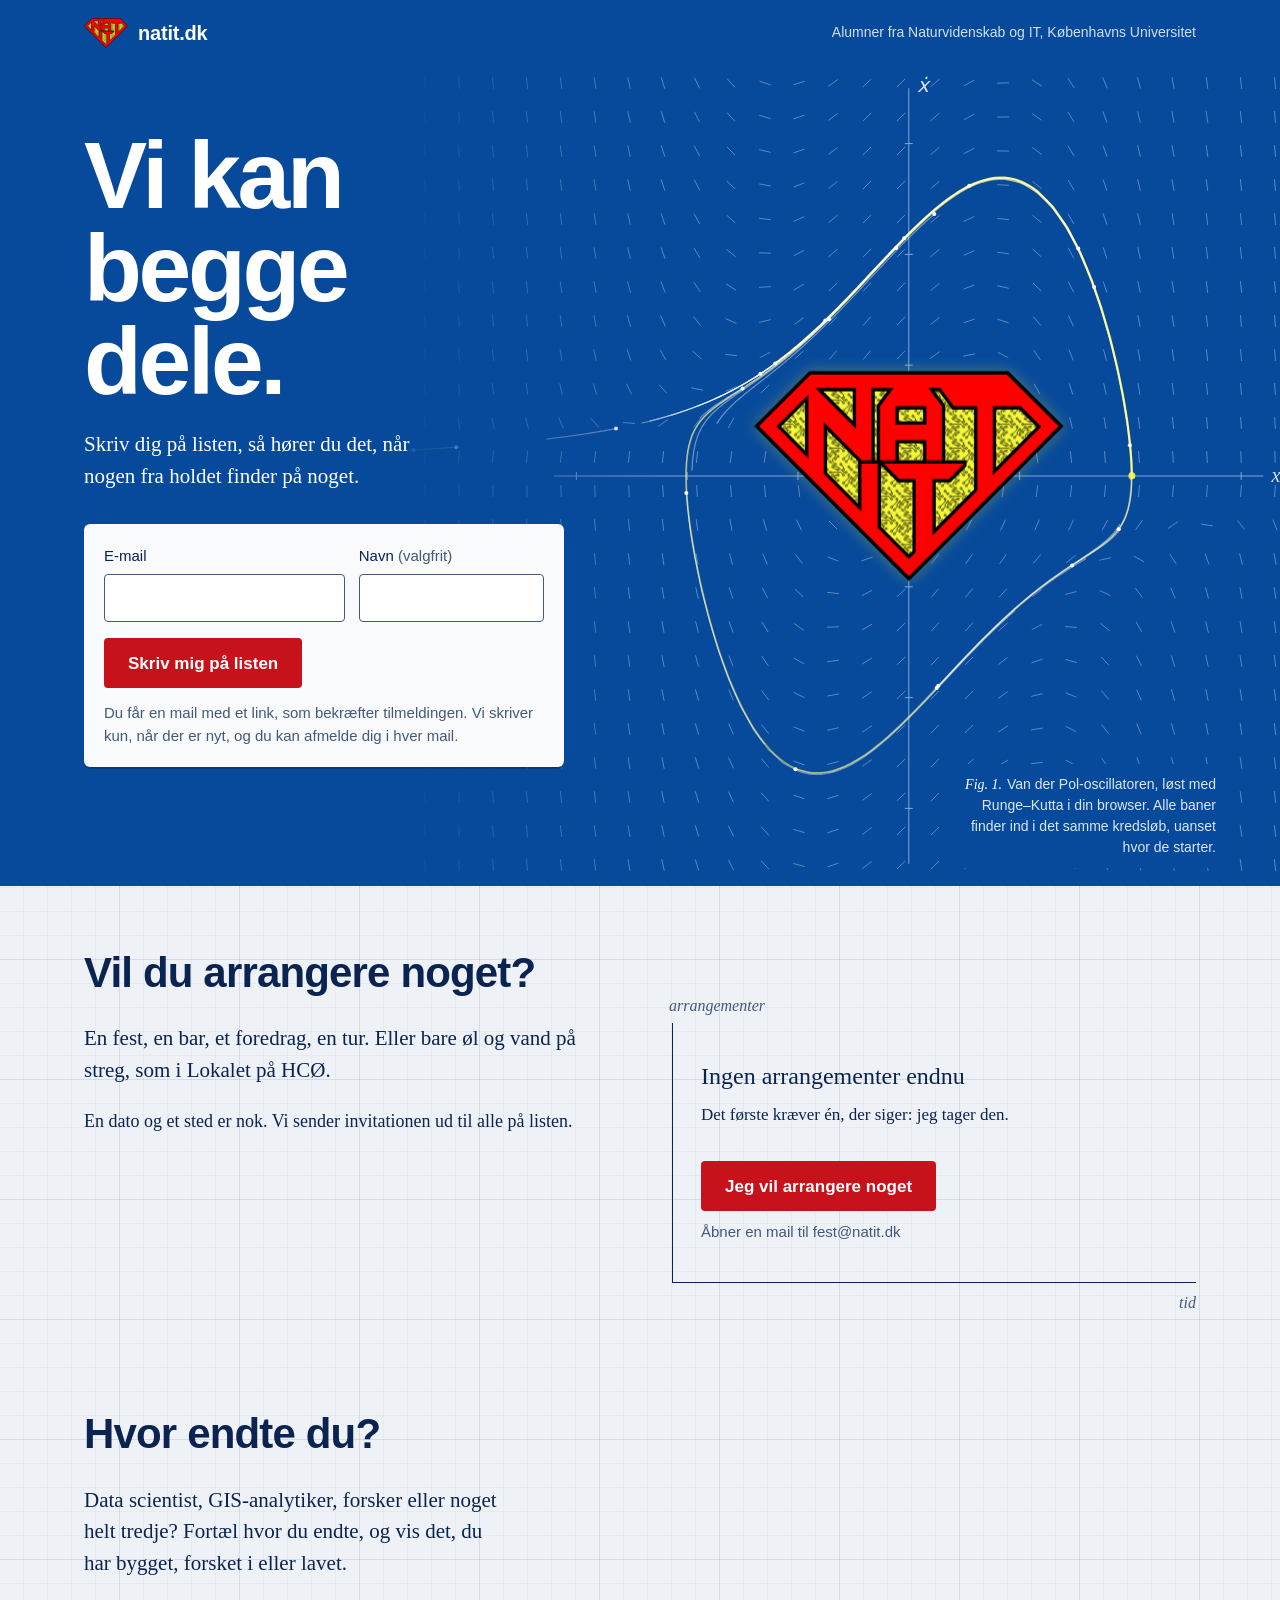
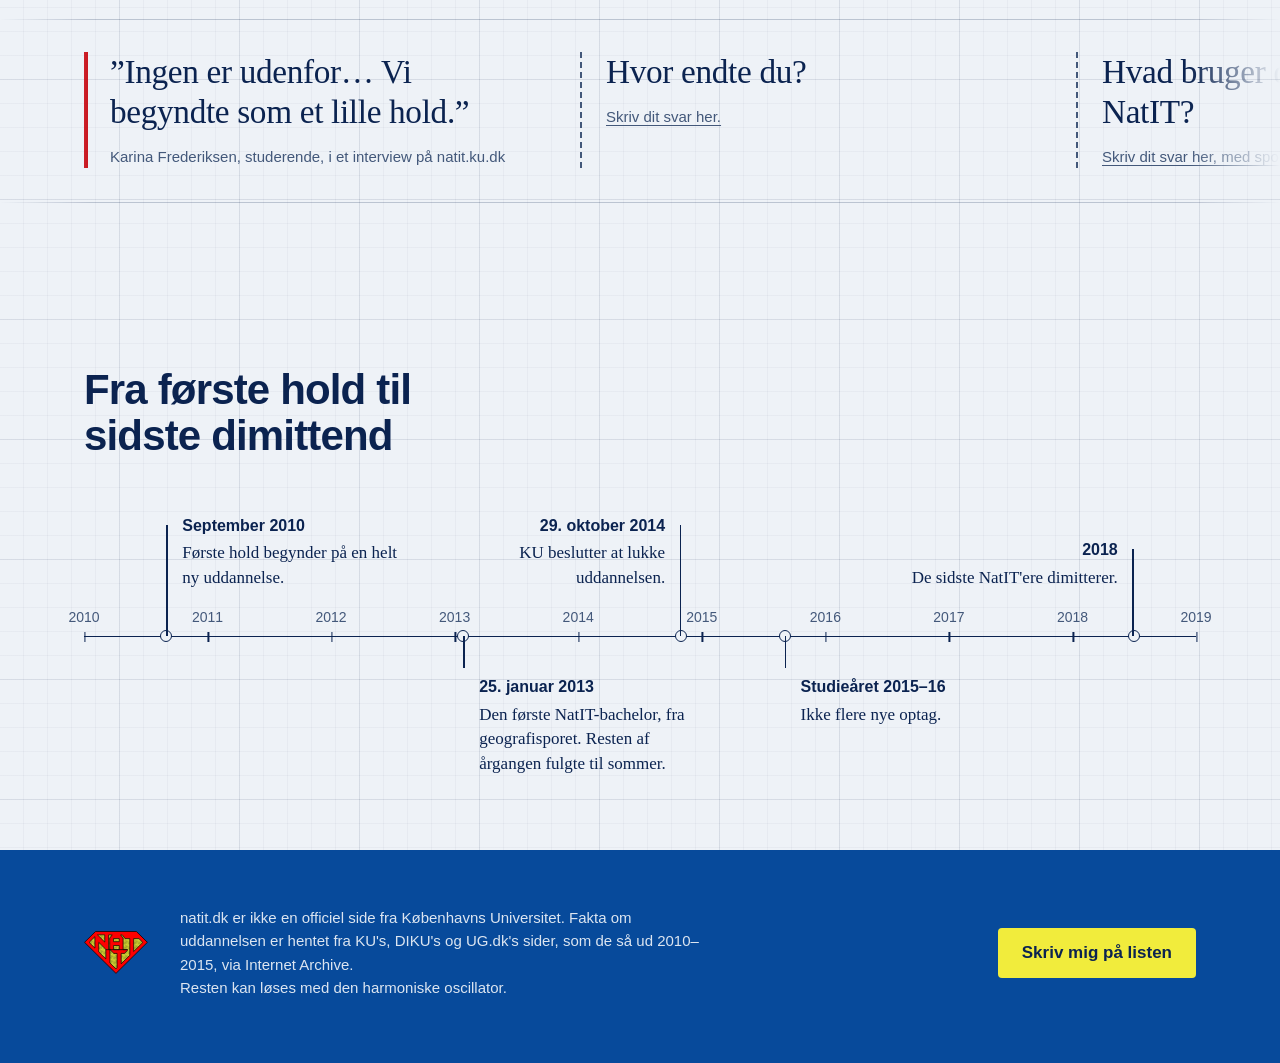
==== site/index.html @ 7ea6dcf9 "feat: add NatIT alumni site Single-page alumni site for Naturvidenskab og IT (KU): signup hero with " ====
<!doctype html>
<!--
  Opsætning: erstat pladsholderne nedenfor.
    LISTMONK_HOST    værtsnavnet på jeres listmonk, fx lists.natit.dk
    LIST_UUID        listens UUID fra listmonk (Lists > listen > UUID)
    TEABLE_FORM_URL  delingslinket til Teable-formularen (se TEABLE.md)
  sed -i 's/LISTMONK_HOST/lists.natit.dk/; s/LIST_UUID/xxxxxxxx-xxxx-xxxx-xxxx-xxxxxxxxxxxx/; s#TEABLE_FORM_URL#https://app.teable.ai/share/xxxxxxxx/view#g' site/index.html
-->
<html lang="da" class="no-js">
<head>
<meta charset="utf-8">
<meta name="viewport" content="width=device-width, initial-scale=1">
<title>natit.dk: for os, der læste Naturvidenskab og IT</title>
<meta name="description" content="For NatIT'ere: skriv dig på listen, arrangér noget, fortæl hvor du endte, og vis hvad du har lavet.">
<meta name="theme-color" content="#074A9B">
<link rel="icon" href="favicon.svg" type="image/svg+xml">
<link rel="preconnect" href="https://fonts.bunny.net">
<link rel="stylesheet" href="https://fonts.bunny.net/css?family=stix-two-text:400,400i,500,600|familjen-grotesk:400,500,600,700&display=swap">
<script>document.documentElement.className = 'js';</script>
<style>
:root {
  --papir: #EEF2F7;
  --blaek: #0B2350;
  --blaek2: #43587A;
  --blyant: #8E9DB4;
  --rod: #C8121B;
  --felt: #F8FAFC;
  --blaa: #074A9B;
  --gul: #F1EC3C;
  --serif: 'STIX Two Text', 'STIX Two', Cambria, Georgia, serif;
  --sans: 'Familjen Grotesk', 'Helvetica Neue', Arial, sans-serif;
  --pad: clamp(20px, 5vw, 64px);
  --max: 1240px;
}
*, *::before, *::after { box-sizing: border-box; }
html { -webkit-text-size-adjust: 100%; scroll-behavior: smooth; }
@media (prefers-reduced-motion: reduce) { html { scroll-behavior: auto; } }
body {
  margin: 0;
  color: var(--blaek);
  background-color: var(--papir);
  background-image:
    linear-gradient(rgba(11,35,80,.075) 1px, transparent 1px),
    linear-gradient(90deg, rgba(11,35,80,.075) 1px, transparent 1px),
    linear-gradient(rgba(11,35,80,.035) 1px, transparent 1px),
    linear-gradient(90deg, rgba(11,35,80,.035) 1px, transparent 1px);
  background-size: 120px 120px, 120px 120px, 24px 24px, 24px 24px;
  background-position: -1px -1px;
  font: 400 1.125rem/1.6 var(--serif);
  font-kerning: normal;
  text-rendering: optimizeLegibility;
}
body::before {
  --l: 960px; content: ''; position: fixed; z-index: -1; left: 0; bottom: 7vh; width: calc(100% + var(--l)); height: 68px; pointer-events: none; opacity: .06;
  background: url("data:image/svg+xml,%3Csvg xmlns='http://www.w3.org/2000/svg' viewBox='0 0 960 68' preserveAspectRatio='none'%3E%3Cpath d='M0 2C86.9 2 161.7 17.6 240 34S393.1 66 480 66S641.7 50.4 720 34S873.1 2 960 2' fill='none' stroke='%230B2350' stroke-width='1.5' vector-effect='non-scaling-stroke'/%3E%3C/svg%3E") 0 0 / var(--l) 100% repeat-x;
  animation: hum 60s linear infinite;
}
@keyframes hum { to { transform: translateX(calc(-1 * var(--l))); } }
@media (max-width: 600px) { body::before { --l: 420px; height: 52px; animation-duration: 30s; } }
::selection { background: var(--blaek); color: var(--papir); }
a { color: inherit; text-decoration-thickness: 1px; text-underline-offset: .18em; }
a:hover { text-decoration-color: var(--rod); }
:focus-visible { outline: 3px solid var(--rod); outline-offset: 3px; border-radius: 2px; }
.sr { position: absolute !important; width: 1px; height: 1px; overflow: hidden; clip: rect(0 0 0 0); white-space: nowrap; }
.skip { position: absolute; left: 12px; top: -60px; z-index: 10; background: var(--blaek); color: var(--papir); padding: 10px 14px; font: 500 1rem var(--sans); }
.skip:focus { top: 12px; }

.wrap { max-width: var(--max); margin-inline: auto; padding-inline: var(--pad); }
h1, h2, h3 { font-weight: 500; line-height: 1.1; margin: 0; }
h1, h2 { font-family: var(--sans); font-weight: 700; letter-spacing: -.02em; text-wrap: balance; }
h2 { font-size: clamp(2rem, 3.6vw, 2.625rem); line-height: 1.08; max-width: 22ch; }
h3 { font-size: 1.3125rem; line-height: 1.25; }
p { margin: 0 0 1em; max-width: 62ch; }
.lead { font-size: 1.3125rem; line-height: 1.5; }
.ui, figcaption, label, button, .btn { font-family: var(--sans); }
figure { margin: 0; }
figcaption { font-size: .875rem; line-height: 1.5; color: var(--blaek2); max-width: 60ch; }
.fn { font-family: var(--serif); font-style: italic; color: var(--blaek); margin-right: .35em; }
section { padding-block: clamp(48px, 5vw, 72px); }
section > .wrap > h2 + * { margin-top: 28px; }

.top, .hero { background: var(--blaa); color: #fff; }
.top { display: flex; align-items: center; justify-content: space-between; gap: 16px; padding-block: 18px; position: relative; z-index: 2; box-shadow: 0 0 0 100vmax var(--blaa); clip-path: inset(0 -100vmax); }
.mark { font: 700 1.25rem/1 var(--sans); letter-spacing: -.01em; text-decoration: none; display: inline-flex; align-items: center; gap: 10px; }
.mark img { width: 44px; height: auto; flex: none; display: block; }
.top p { margin: 0; font: 400 .875rem/1.4 var(--sans); color: rgba(255,255,255,.82); text-align: right; }
.top :focus-visible, .hero :focus-visible { outline-color: var(--gul); }
.hero a:hover { text-decoration-color: var(--gul); }

.hero { position: relative; padding-block: 0 56px; display: flex; flex-direction: column; overflow: hidden; }
.hero-fig { position: relative; height: 214px; --cx: .5; --cy: .5; --ph: 214px; --u: 38px; }
.hero-fig svg { position: absolute; left: 0; top: 0; width: 100%; height: var(--ph); display: block; overflow: visible; }
.hero-fig figcaption { display: none; color: rgba(255,255,255,.86); }
.hero-fig figcaption { background: var(--blaa); box-shadow: 0 0 0 10px var(--blaa); }
.hero-fig .fn { color: #fff; }
.hero-logo { position: absolute; z-index: 1; left: calc(var(--cx) * 100%); top: calc(var(--cy) * var(--ph)); width: calc(2.8 * var(--u)); height: auto; transform: translate(-50%, -50%); filter: drop-shadow(0 0 8px rgba(241,236,60,.3)); animation: shield-in .9s cubic-bezier(.2,.7,.2,1) both, shield-glow 2.2s .55s ease-out both; }
@keyframes shield-in { from { opacity: 0; transform: translate(-50%, -44%) scale(.84); } }
@keyframes shield-glow { 0% { filter: drop-shadow(0 0 0 rgba(241,236,60,0)); } 45% { filter: drop-shadow(0 0 26px rgba(241,236,60,.9)); } }
#phase .cycle { stroke-dasharray: 1; animation: trace 1.8s .5s cubic-bezier(.45,0,.2,1) both; }
@keyframes trace { from { stroke-dashoffset: 1; } to { stroke-dashoffset: 0; } }
@media (prefers-reduced-motion: reduce) { .hero-logo, #phase .cycle, body::before { animation: none; } }
@media (max-width: 959px) { .hero .lead { font-size: 1.125rem; } }
@media (max-width: 560px) { .top p { display: none; } }
.hero-text { width: 100%; position: relative; z-index: 1; }
.js .hero { cursor: crosshair; }
.js .hero form { cursor: auto; }
h1 { font-size: clamp(2.75rem, 7.4vw, 6rem); line-height: .98; letter-spacing: -.035em; max-width: 9ch; }
.hero .lead { margin-top: 22px; max-width: 34ch; }

.legend { margin-top: 32px; max-width: 30rem; background: var(--felt); color: var(--blaek); border-radius: 6px; padding: 20px; box-shadow: 0 2px 0 rgba(4,30,70,.35); }
.legend :focus-visible { outline-color: var(--rod); }
.legend button:focus-visible { outline-color: var(--blaek); }
.field + .field { margin-top: 14px; }
.field label { display: block; font-size: .9375rem; font-weight: 500; margin-bottom: 6px; }
.field label span { font-weight: 400; color: var(--blaek2); }
input[type=email], input[type=text] {
  width: 100%; height: 48px; padding: 0 14px;
  font: 400 1.0625rem var(--sans); color: var(--blaek);
  background: #fff; border: 1.5px solid var(--blaek2); border-radius: 4px;
}
input:focus-visible { outline: 3px solid var(--rod); outline-offset: 1px; border-color: var(--blaek); }
input[aria-invalid=true] { border-color: var(--rod); }
.err { margin: 6px 0 0; font: 500 .9375rem/1.4 var(--sans); color: var(--rod); }
.err:empty { display: none; }
.row { display: grid; gap: 14px; }
@media (min-width: 520px) { .row { grid-template-columns: 1.3fr 1fr; } .row .field + .field { margin-top: 0; } }
.btn, button[type=submit] {
  display: inline-flex; align-items: center; justify-content: center; min-height: 50px;
  margin-top: 16px; padding: 0 24px; border: 0; border-radius: 4px; cursor: pointer;
  font: 600 1.0625rem/1 var(--sans); color: #fff; background: var(--rod); text-decoration: none;
}
.btn:hover, button[type=submit]:hover { background: #A00E16; }
.btn:focus-visible, button[type=submit]:focus-visible { outline: 3px solid var(--blaek); outline-offset: 3px; }
.next { margin: 14px 0 0; font: 400 .9375rem/1.5 var(--sans); color: var(--blaek2); }

@media (min-width: 600px) {
  .hero-fig { height: 330px; --ph: 290px; --u: 39px; }
  .hero-fig figcaption { display: block; position: absolute; left: var(--pad); right: var(--pad); bottom: 0; }
}
.no-js #phase, .no-js .hero-fig figcaption { display: none; }
@media (min-width: 960px) {
  .hero { min-height: min(820px, 100svh); padding-bottom: 0; }
  .hero-fig { position: absolute; inset: 0; height: auto; margin: 0; --cx: .71; --cy: .5; --ph: 100%; --u: 104px; }
  .hero-fig figcaption { left: auto; right: var(--pad); bottom: 28px; max-width: 34ch; text-align: right; }
  .hero-text { padding-top: clamp(24px, 7vh, 80px); padding-bottom: 64px; }
}

.where .lead { max-width: 40ch; }
.strip { --in: max(var(--pad), calc((100% - var(--max)) / 2 + var(--pad))); margin-block: 40px 36px; padding: 32px var(--in) 34px; border-block: 1px solid rgba(11,35,80,.22); overflow-x: auto; scroll-snap-type: x mandatory; scroll-padding-inline: var(--in); }
.strip-track { display: flex; width: max-content; }
.strip-list { display: flex; gap: 64px; margin: 0; padding: 0 64px 0 0; list-style: none; }
.strip-list + .strip-list { display: none; }
.strip li { flex: none; width: min(27rem, 78vw); padding-left: 22px; border-left: 4px solid var(--rod); scroll-snap-align: start; }
.strip li.open { border-left: 2px dashed var(--blaek2); padding-left: 24px; }
.strip blockquote { margin: 0; }
.strip .q { margin: 0; font: 400 clamp(1.5rem, 2.6vw, 2.125rem)/1.2 var(--serif); letter-spacing: -.01em; }
.strip figcaption, .strip .who { margin: 14px 0 0; font: 400 .9375rem/1.5 var(--sans); color: var(--blaek2); }
.strip li.open a { display: block; text-decoration: none; }
.strip li.open .who { text-decoration: underline 1px; text-underline-offset: .18em; }
.strip li.open a:hover .who { text-decoration-color: var(--rod); }
@keyframes drift { to { transform: translateX(-50%); } }
@media (prefers-reduced-motion: no-preference) {
  .js .strip { padding-inline: 0; overflow: hidden; mask-image: linear-gradient(90deg, transparent, #000 7%, #000 93%, transparent); }
  .js .strip:focus-visible, .js .strip:focus-within { mask-image: none; }
  .js .strip-track { margin-left: var(--in); animation: drift 80s linear infinite; }
  .js .strip-list { min-width: 100vw; }
  .js .strip-list + .strip-list { display: flex; }
  .strip:hover .strip-track, .strip:focus-within .strip-track, .strip.off .strip-track { animation-play-state: paused; }
}

.tl-wrap { position: relative; margin-top: 56px; }
.tl { position: relative; margin: 0; padding: 0; list-style: none; }
.tl li { position: relative; padding: 0 0 32px 28px; border-left: 1.5px solid var(--blaek); }
.tl li:last-child { padding-bottom: 0; }
.tl li::before { content: ''; position: absolute; left: -7px; top: 6px; width: 12px; height: 12px; border-radius: 50%; background: var(--papir); border: 1.5px solid var(--blaek); }
.tl time { display: block; font: 600 1rem/1.4 var(--sans); }
.tl p { margin: 4px 0 0; max-width: 34ch; font-size: 1.0625rem; line-height: 1.45; }
.tl-axis { display: none; }
@media (min-width: 860px) {
  .tl { height: 300px; }
  .tl li { position: absolute; left: calc(var(--x) * 100%); width: 14.5rem; padding: 0 0 0 16px; border: 0; }
  .tl li::before { left: -6px; }
  .tl li::after { content: ''; position: absolute; left: 0; width: 1.5px; background: var(--blaek); }
  .tl li.up { bottom: 150px; padding-bottom: 46px; }
  .tl li.up::before { top: auto; bottom: -6px; }
  .tl li.up::after { bottom: 0; top: 10px; }
  .tl li.dn { top: 150px; padding-top: 40px; }
  .tl li.dn::before { top: -6px; }
  .tl li.dn::after { top: 0; bottom: auto; height: 32px; }
  .tl li.rt { padding: 0 16px 0 0; transform: translateX(-100%); text-align: right; }
  .tl li.rt p { margin-left: auto; }
  .tl li.rt::before { left: auto; right: -6px; }
  .tl li.rt::after { left: auto; right: 0; }
  .tl li.up.rt { padding-bottom: 46px; }
  .tl li.dn.rt { padding-top: 40px; }
  .tl-axis { display: block; position: absolute; left: 0; right: 0; top: 150px; height: 0; border-top: 1.5px solid var(--blaek); }
  .tl-axis span { top: auto; }
  .tl-axis span { position: absolute; bottom: 0; left: calc(var(--x) * 100%); font: 400 .875rem var(--sans); color: var(--blaek2); padding-bottom: 12px; transform: translateX(-50%); }
  .tl-axis span::before { content: ''; position: absolute; left: 50%; bottom: -5px; height: 10px; width: 1.5px; background: var(--blaek); }
}

.split { display: grid; gap: 40px; margin-top: 32px; align-items: start; }
@media (min-width: 900px) { .split { grid-template-columns: minmax(0, 1fr) minmax(0, 1fr); gap: 64px; } }
.empty { position: relative; border-left: 1.5px solid var(--blaek); border-bottom: 1.5px solid var(--blaek); padding: 32px 24px 36px 28px; min-height: 260px; display: flex; flex-direction: column; justify-content: center; }
.empty .ax { position: absolute; font: italic 400 1rem var(--serif); color: var(--blaek2); }
.empty .ax.y { left: -4px; top: -26px; }
.empty .ax.x { right: 0; bottom: -30px; }
.empty h3 { font-size: 1.5rem; }
.empty p { margin-top: 10px; font-size: 1.0625rem; }
.empty .btn { align-self: flex-start; }
.empty small { display: block; margin-top: 12px; font: 400 .9375rem var(--sans); color: var(--blaek2); }

footer { padding-block: 56px 64px; background: var(--blaa); color: #fff; }
footer :focus-visible, footer .btn:focus-visible { outline-color: var(--gul); }
footer img { width: 64px; height: auto; display: block; }
footer .wrap { display: grid; gap: 24px; }
@media (min-width: 820px) { footer .wrap { grid-template-columns: auto 1fr auto; align-items: center; gap: 32px; } }
footer p { font: 400 .9375rem/1.55 var(--sans); color: rgba(255,255,255,.86); margin: 0; max-width: 64ch; }
footer .btn { margin-top: 0; justify-self: start; background: var(--gul); color: var(--blaek); }
footer .btn:hover { background: #fff; }
</style>
</head>
<body>
<a class="skip" href="#indhold">Spring til indhold</a>

<header class="wrap top">
  <a class="mark" href="#">
    <img src="natit-logo.svg" alt="" width="44" height="30">
    natit.dk
  </a>
  <p>Alumner fra Naturvidenskab og IT, Københavns Universitet</p>
</header>

<main id="indhold">
<section class="hero" aria-labelledby="h1">
  <figure class="hero-fig">
    <svg id="phase" aria-hidden="true"></svg>
    <img class="hero-logo" src="natit-logo.svg" alt="NatIT">
    <figcaption aria-hidden="true"><span class="fn">Fig. 1.</span>Van der Pol-oscillatoren, løst med Runge–Kutta i din browser. Alle baner finder ind i det samme kredsløb, uanset hvor de starter.</figcaption>
  </figure>
  <div class="wrap hero-text">
    <h1 id="h1">Vi kan begge dele.</h1>
    <p class="lead">Skriv dig på listen, så hører du det, når nogen fra holdet finder på noget.</p>

    <form id="tilmeld" class="legend" method="post" action="https://LISTMONK_HOST/subscription/form">
      <input type="hidden" name="nonce" value="">
      <input type="hidden" name="l" value="LIST_UUID">
      <div class="row">
        <div class="field">
          <label for="email">E-mail</label>
          <input id="email" name="email" type="email" required autocomplete="email" inputmode="email" spellcheck="false" aria-describedby="email-err">
          <p class="err" id="email-err" aria-live="polite"></p>
        </div>
        <div class="field">
          <label for="name">Navn <span>(valgfrit)</span></label>
          <input id="name" name="name" type="text" autocomplete="name" maxlength="200">
        </div>
      </div>
      <button type="submit">Skriv mig på listen</button>
      <p class="next">Du får en mail med et link, som bekræfter tilmeldingen. Vi skriver kun, når der er nyt, og du kan afmelde dig i hver mail.</p>
    </form>
  </div>
</section>

<section class="fest" aria-labelledby="h-fest">
  <div class="wrap">
    <h2 id="h-fest">Vil du arrangere noget?</h2>
    <div class="split">
      <div>
        <p class="lead">En fest, en bar, et foredrag, en tur. Eller bare øl og vand på streg, som i Lokalet på HCØ.</p>
        <p>En dato og et sted er nok. Vi sender invitationen ud til alle på listen.</p>
      </div>
      <div class="empty">
        <span class="ax y" aria-hidden="true">arrangementer</span>
        <span class="ax x" aria-hidden="true">tid</span>
        <h3>Ingen arrangementer endnu</h3>
        <p>Det første kræver én, der siger: jeg tager den.</p>
        <a class="btn" href="mailto:fest@natit.dk?subject=Jeg%20vil%20gerne%20arrangere%20noget%20for%20NatIT%27ere&amp;body=Hej%2C%0A%0AJeg%20vil%20gerne%20arrangere%20noget.%0A%0AHvad%3A%20%0AHvorn%C3%A5r%20og%20hvor%3A%20%0AMin%20%C3%A5rgang%20og%20mit%20spor%3A%20%0A">Jeg vil arrangere noget</a>
        <small>Åbner en mail til fest@natit.dk</small>
      </div>
    </div>
  </div>
</section>

<section class="where" aria-labelledby="h-where">
  <div class="wrap">
    <h2 id="h-where">Hvor endte du?</h2>
    <p class="lead">Data scientist, GIS-analytiker, forsker eller noget helt tredje? Fortæl hvor du endte, og vis det, du har bygget, forsket i eller lavet.</p>
  </div>
  <div class="strip" role="region" aria-label="Citater fra NatIT'ere" tabindex="0">
    <div class="strip-track">
      <!-- Citaterne hentes fra Teable via /api/quotes (se TEABLE.md). Listen her vises, hvis det fejler. -->
      <ul class="strip-list">
        <li><figure><blockquote><p class="q">”Ingen er udenfor… Vi begyndte som et lille hold.”</p></blockquote><figcaption>Karina Frederiksen, studerende, i et interview på natit.ku.dk</figcaption></figure></li>
        <li class="open"><a href="TEABLE_FORM_URL"><p class="q">Hvor endte du?</p><p class="who">Skriv dit svar her.</p></a></li>
        <li class="open"><a href="TEABLE_FORM_URL"><p class="q">Hvad bruger du stadig fra NatIT?</p><p class="who">Skriv dit svar her, med spor og årgang.</p></a></li>
        <li class="open"><a href="TEABLE_FORM_URL"><p class="q">Har du lavet noget, vi skal se?</p><p class="who">Send et link og to linjer om det.</p></a></li>
        <li class="open"><a href="TEABLE_FORM_URL"><p class="q">Hvem fra holdet ser du stadig?</p><p class="who">Skriv dit svar her.</p></a></li>
      </ul>
    </div>
  </div>
</section>

<section class="history" aria-labelledby="h-tl">
  <div class="wrap">
    <h2 id="h-tl">Fra første hold til sidste dimittend</h2>
    <div class="tl-wrap">
    <div class="tl-axis" aria-hidden="true"><span style="--x:0">2010</span><span style="--x:0.1111">2011</span><span style="--x:0.2222">2012</span><span style="--x:0.3333">2013</span><span style="--x:0.4444">2014</span><span style="--x:0.5556">2015</span><span style="--x:0.6667">2016</span><span style="--x:0.7778">2017</span><span style="--x:0.8889">2018</span><span style="--x:1">2019</span></div>
    <ol class="tl">
      <li class="up" style="--x:.074"><time datetime="2010-09">September 2010</time><p>Første hold begynder på en helt ny uddannelse.</p></li>
      <li class="dn" style="--x:.341"><time datetime="2013-01-25">25. januar 2013</time><p>Den første NatIT-bachelor, fra geografisporet. Resten af årgangen fulgte til sommer.</p></li>
      <li class="up rt" style="--x:.537"><time datetime="2014-10-29">29. oktober 2014</time><p>KU beslutter at lukke uddannelsen.</p></li>
      <li class="dn" style="--x:.63"><time datetime="2015">Studieåret 2015–16</time><p>Ikke flere nye optag.</p></li>
      <li class="up rt" style="--x:.944"><time datetime="2018">2018</time><p>De sidste NatIT'ere dimitterer.</p></li>
    </ol>
    </div>
  </div>
</section>

</main>

<footer>
  <div class="wrap">
    <img src="natit-logo.svg" alt="" width="64" height="44">
    <p>natit.dk er ikke en officiel side fra Københavns Universitet. Fakta om uddannelsen er hentet fra KU's, DIKU's og UG.dk's sider, som de så ud 2010–2015, via Internet Archive.<br>Resten kan løses med den harmoniske oscillator.</p>
    <a class="btn" href="#tilmeld">Skriv mig på listen</a>
  </div>
</footer>

<script>
(() => {
  const NS = 'http://www.w3.org/2000/svg';
  const RM = matchMedia('(prefers-reduced-motion: reduce)');
  const { sin, cos, PI, min, max, hypot, random } = Math;
  const mk = (tag, attrs, parent) => {
    const e = document.createElementNS(NS, tag);
    for (const k in attrs) e.setAttribute(k, attrs[k]);
    if (parent) parent.appendChild(e);
    return e;
  };
  const f1 = n => Math.round(n * 10) / 10;
  const poly = pts => pts.map(p => f1(p[0]) + ',' + f1(p[1])).join(' ');
  const rk4 = (f, s, h) => {
    const a = f(s), b = f([s[0] + h / 2 * a[0], s[1] + h / 2 * a[1]]);
    const c = f([s[0] + h / 2 * b[0], s[1] + h / 2 * b[1]]), d = f([s[0] + h * c[0], s[1] + h * c[1]]);
    return [s[0] + h / 6 * (a[0] + 2 * b[0] + 2 * c[0] + d[0]), s[1] + h / 6 * (a[1] + 2 * b[1] + 2 * c[1] + d[1])];
  };

  const form = document.getElementById('tilmeld');
  const email = document.getElementById('email');
  const err = document.getElementById('email-err');
  const check = () => {
    const v = email.value.trim();
    const msg = !v ? 'Skriv din e-mailadresse.' : email.validity.typeMismatch || !/^[^@\s]+@[^@\s]+\.[^@\s]+$/.test(v) ? 'Det ligner ikke en e-mailadresse. Tjek, at der står fx navn@domæne.dk.' : '';
    err.textContent = msg;
    email.setAttribute('aria-invalid', msg ? 'true' : 'false');
    return !msg;
  };
  form.addEventListener('submit', e => { if (!check()) { e.preventDefault(); email.focus(); } });
  email.addEventListener('input', () => { if (email.getAttribute('aria-invalid') === 'true') check(); });
  form.noValidate = true;

  const vdp = s => [s[1], 1.0 * (1 - s[0] * s[0]) * s[1] - s[0]];
  const phase = document.getElementById('phase');
  const heroFig = phase.parentNode;
  const H = { w: 0, h: 0, s: 1, cx: 0, cy: 0, parts: [], layer: null };
  const toPx = p => [H.cx + p[0] * H.s, H.cy - p[1] * H.s];
  const bounds = () => [(-H.cx) / H.s, (H.w - H.cx) / H.s, (H.cy - H.h) / H.s, H.cy / H.s];
  const spawn = (p, far) => {
    const b = bounds();
    let x = b[0] + random() * (b[1] - b[0]), y = b[2] + random() * (b[3] - b[2]);
    if (far) { const a = random() * 2 * PI; x = 3.4 * cos(a); y = 4.2 * sin(a); }
    p.s = [x, y]; p.trail = []; p.age = 0; p.life = 9 + random() * 9;
  };
  function layoutHero() {
    const r = phase.getBoundingClientRect();
    if (!r.width || !r.height) return;
    const cs = getComputedStyle(heroFig);
    H.w = r.width; H.h = r.height;
    H.cx = H.w * parseFloat(cs.getPropertyValue('--cx'));
    H.cy = H.h * parseFloat(cs.getPropertyValue('--cy'));
    H.s = min(H.h / (H.w >= 900 ? 7.4 : 5.6), H.w / 6.4);
    heroFig.style.setProperty('--u', f1(H.s) + 'px');
    phase.setAttribute('viewBox', `0 0 ${H.w} ${H.h}`);
    phase.textContent = '';
    const defs = mk('defs', {}, phase);
    const wide = H.w >= 900;
    const lg = mk('linearGradient', { id: 'fadeG', x1: 0, x2: 1, y1: 0, y2: 0 }, defs);
    mk('stop', { offset: wide ? .3 : 0, 'stop-color': '#fff', 'stop-opacity': wide ? 0 : 1 }, lg);
    mk('stop', { offset: wide ? .52 : 1, 'stop-color': '#fff', 'stop-opacity': 1 }, lg);
    const m = mk('mask', { id: 'fadeM', maskUnits: 'userSpaceOnUse', x: 0, y: 0, width: H.w, height: H.h }, defs);
    mk('rect', { x: 0, y: 0, width: H.w, height: H.h, fill: 'url(#fadeG)' }, m);
    const g = mk('g', { mask: 'url(#fadeM)' }, phase);
    const step = wide ? 34 : 28;
    let d = '';
    for (let y = step / 2; y < H.h; y += step) for (let x = step / 2; x < H.w; x += step) {
      const s = [(x - H.cx) / H.s, (H.cy - y) / H.s], v = vdp(s), n = hypot(v[0], v[1 ]) || 1;
      const ux = v[0] / n * 5.5, uy = -v[1] / n * 5.5;
      d += `M${f1(x - ux)} ${f1(y - uy)}L${f1(x + ux)} ${f1(y + uy)}`;
    }
    mk('path', { d, stroke: '#9FBCE6', 'stroke-width': 1, 'stroke-linecap': 'round', opacity: .55 }, g);
    const ax = mk('g', { stroke: '#B9CDEB', 'stroke-width': 1, fill: 'none', opacity: .7 }, g);
    mk('path', { d: `M${f1(H.cx - 3.2 * H.s)} ${f1(H.cy)}H${f1(H.cx + 3.2 * H.s)}M${f1(H.cx)} ${f1(H.cy + 3.5 * H.s)}V${f1(H.cy - 3.5 * H.s)}` }, ax);
    let t = '';
    for (let i = -3; i <= 3; i++) if (i) t += `M${f1(H.cx + i * H.s)} ${f1(H.cy - 4)}v8M${f1(H.cx - 4)} ${f1(H.cy - i * H.s)}h8`;
    mk('path', { d: t }, ax);
    const lab = (txt, x, y) => { const e = mk('text', { x: f1(x), y: f1(y), fill: '#D4E1F4', 'font-family': 'STIX Two Text, serif', 'font-style': 'italic', 'font-size': 20 }, g); e.textContent = txt; };
    lab('x', H.cx + 3.2 * H.s + 8, H.cy + 6);
    lab('ẋ', H.cx + 8, H.cy - 3.5 * H.s + 4);
    H.layer = mk('g', { mask: 'url(#fadeM)', fill: 'none', 'stroke-linecap': 'round', 'stroke-linejoin': 'round' }, phase);
    const ring = mk('polyline', { class: 'cycle', points: poly(limitCycle()), pathLength: 1, stroke: '#F1EC3C', 'stroke-width': 1.6, 'stroke-opacity': .55 }, H.layer);
    if (H.traced) ring.style.animation = 'none';
    H.traced = true;
    const N = wide ? 30 : 16;
    H.parts = [];
    for (let i = 0; i < N; i++) {
      const hot = i === 0;
      const p = { hot, path: mk('polyline', { stroke: hot ? '#F1EC3C' : '#fff', 'stroke-width': hot ? 2.2 : 1.2 }, H.layer), head: mk('circle', { r: hot ? 3.5 : 2, fill: hot ? '#F1EC3C' : '#fff' }, H.layer), max: hot ? 220 : 70 };
      spawn(p, hot);
      H.parts.push(p);
    }
    if (RM.matches) staticHero(); else for (let k = 0; k < 240; k++) heroStep(1 / 60, k < 240 - 70);
    drawHero();
  }
  function limitCycle() {
    let s = [2, 0]; for (let k = 0; k < 2000; k++) s = rk4(vdp, s, .01);
    const cyc = []; for (let k = 0; k < 700; k++) { s = rk4(vdp, s, .01); cyc.push(toPx(s)); }
    return cyc;
  }
  function heroStep(dt, skipTrail) {
    const h = dt * 1.1 / 2;
    for (const p of H.parts) {
      p.s = rk4(vdp, rk4(vdp, p.s, h), h);
      p.age += dt;
      if (!skipTrail) { p.trail.push(p.s); if (p.trail.length > p.max) p.trail.shift(); }
      if (p.age > p.life + 1.2 || hypot(p.s[0], p.s[1]) > 40) p.tap ? p.gone = true : spawn(p, p.hot);
    }
    if (H.parts.some(p => p.gone)) H.parts = H.parts.filter(p => !p.gone || (p.path.remove(), p.head.remove()));
  }
  function drawHero() {
    for (const p of H.parts) {
      const a = min(1, p.age / .8) * (p.age > p.life ? max(0, 1 - (p.age - p.life) / 1.2) : 1);
      p.path.setAttribute('points', poly(p.trail.map(toPx)));
      p.path.setAttribute('stroke-opacity', f1((p.hot ? .95 : .42) * a * 10) / 10);
      const q = toPx(p.s);
      p.head.setAttribute('cx', f1(q[0])); p.head.setAttribute('cy', f1(q[1]));
      p.head.setAttribute('opacity', f1(a * 10) / 10);
    }
  }
  function staticHero() {
    H.layer.textContent = '';
    const b = bounds(), starts = [];
    for (let i = 0; i < 9; i++) { const u = b[0] + (i + .5) / 9 * (b[1] - b[0]); starts.push([u, b[3] * .95], [u, b[2] * .95]); }
    starts.push([.05, .05], [-.1, 0], [3, 0], [-3, 0]);
    for (const s0 of starts) {
      let s = s0; const pts = [toPx(s)];
      for (let k = 0; k < 900; k++) { s = rk4(vdp, s, .012); if (k % 3 === 0) pts.push(toPx(s)); }
      mk('polyline', { points: poly(pts), stroke: '#fff', 'stroke-width': 1, 'stroke-opacity': .34 }, H.layer);
    }
    mk('polyline', { points: poly(limitCycle()), stroke: '#F1EC3C', 'stroke-width': 2.2 }, H.layer);
    H.parts = [];
  }

  phase.closest('.hero').addEventListener('pointerdown', e => {
    if (e.button || e.target.closest('form, a') || !H.layer) return;
    const r = phase.getBoundingClientRect(), s0 = [(e.clientX - r.left - H.cx) / H.s, (H.cy - e.clientY + r.top) / H.s];
    if (RM.matches) {
      let s = s0; const pts = [toPx(s)];
      for (let k = 0; k < 900; k++) { s = rk4(vdp, s, .012); if (k % 3 === 0) pts.push(toPx(s)); }
      mk('polyline', { points: poly(pts), stroke: '#F1EC3C', 'stroke-width': 1.4, 'stroke-opacity': .8 }, H.layer);
      return;
    }
    const taps = H.parts.filter(p => p.tap);
    if (taps.length >= 12) taps[0].age = max(taps[0].age, taps[0].life);
    H.parts.push({ tap: true, hot: true, s: s0, trail: [], age: 0, life: 12, max: 180, path: mk('polyline', { stroke: '#F1EC3C', 'stroke-width': 1.8 }, H.layer), head: mk('circle', { r: 3, fill: '#F1EC3C' }, H.layer) });
  });

  const strip = document.querySelector('.strip');
  const list = strip.querySelector('ul');
  const el = (tag, text, cls) => { const e = document.createElement(tag); if (text) e.textContent = text; if (cls) e.className = cls; return e; };
  const quoteItem = q => {
    const cap = el('figcaption', [q.name, [q.track, q.year].filter(Boolean).join(' '), q.now].filter(Boolean).join(', '));
    if (q.link && /^https?:\/\//i.test(q.link)) { const a = el('a', 'Se det'); a.href = q.link; a.rel = 'noopener'; cap.append(cap.textContent ? ' · ' : '', a); }
    const bq = el('blockquote'), fig = el('figure'), li = el('li');
    bq.append(el('p', '”' + q.quote + '”', 'q')); fig.append(bq, cap); li.append(fig);
    return li;
  };
  const fill = quotes => {
    if (!Array.isArray(quotes) || !quotes.length || strip.getBoundingClientRect().top < innerHeight) return;
    const asks = [...list.querySelectorAll('.open')], first = list.querySelector('li:not(.open)');
    const own = quotes.some(q => q.name && first.querySelector('figcaption').textContent.startsWith(q.name));
    const qs = (own ? [] : [first]).concat(quotes.map(quoteItem));
    list.replaceChildren(...(qs.length < 3 ? qs.concat(asks) : qs.flatMap((li, i) => i % 3 === 2 || i === qs.length - 1 ? [li, asks[Math.floor(i / 3) % asks.length].cloneNode(true)] : [li])));
  };
  const loop = () => {
    const dup = list.cloneNode(true);
    dup.setAttribute('aria-hidden', 'true');
    for (const a of dup.querySelectorAll('a')) a.tabIndex = -1;
    strip.firstElementChild.append(dup);
  };
  Promise.resolve().then(() => fetch('/api/quotes', { signal: AbortSignal.timeout(4000) })).then(r => r.ok ? r.json() : []).then(fill).catch(() => {}).finally(loop);

  let vis = false, raf = 0, last = 0;
  function frame(now) {
    raf = 0;
    const dt = min(.05, (now - (last || now)) / 1000); last = now;
    if (H.parts.length) { heroStep(dt); drawHero(); }
    run();
  }
  function run() {
    const go = !RM.matches && !document.hidden && vis;
    if (go && !raf) raf = requestAnimationFrame(frame);
    if (!go) { if (raf) cancelAnimationFrame(raf); raf = 0; last = 0; }
  }
  const io = new IntersectionObserver(es => {
    for (const e of es) if (e.target === strip) strip.classList.toggle('off', !e.isIntersecting); else vis = e.isIntersecting;
    run();
  }, { rootMargin: '80px' });
  io.observe(heroFig); io.observe(strip);
  document.addEventListener('visibilitychange', run);
  RM.addEventListener('change', () => { layoutHero(); run(); });
  let rz = 0, lastW = 0;
  new ResizeObserver(() => {
    const w = heroFig.getBoundingClientRect().width;
    if (Math.abs(w - lastW) < 2 && H.w) return;
    lastW = w; clearTimeout(rz); rz = setTimeout(layoutHero, H.w ? 120 : 0);
  }).observe(heroFig);
  layoutHero();
})();
</script>
</body>
</html>
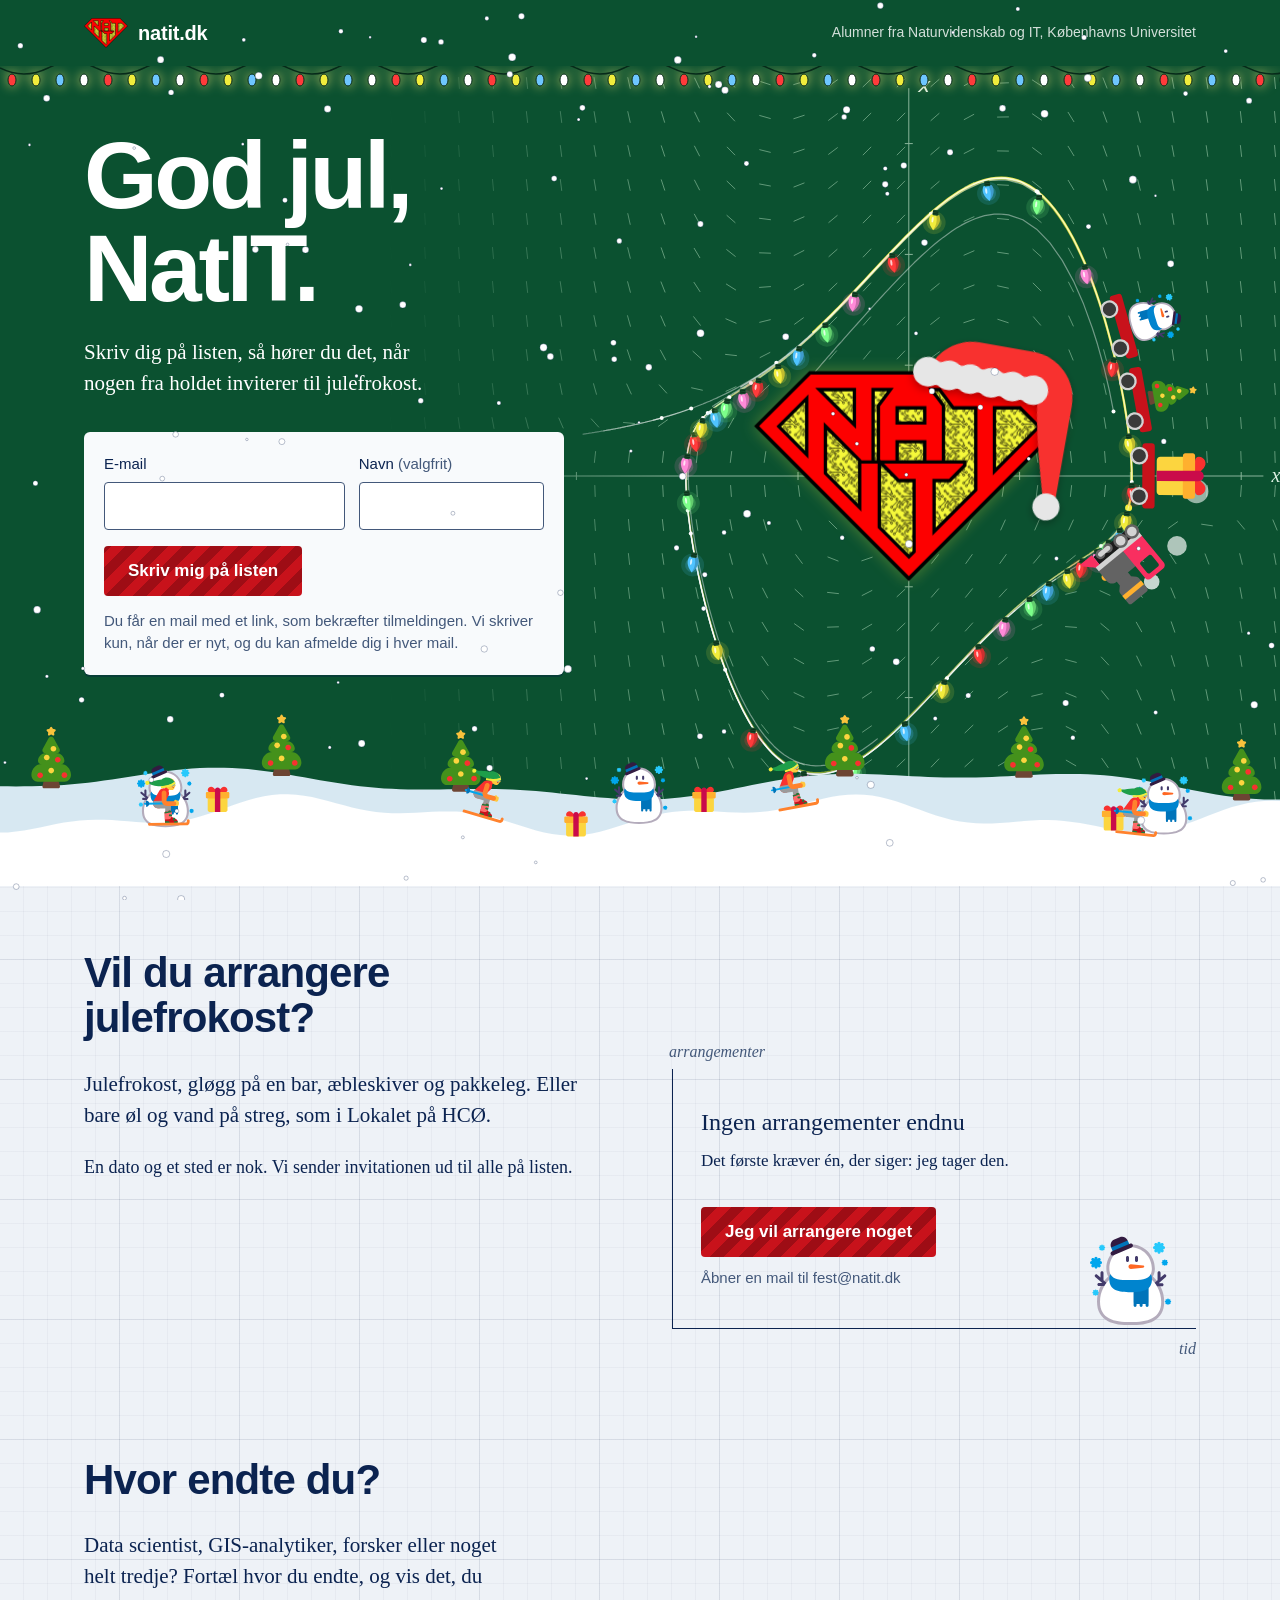
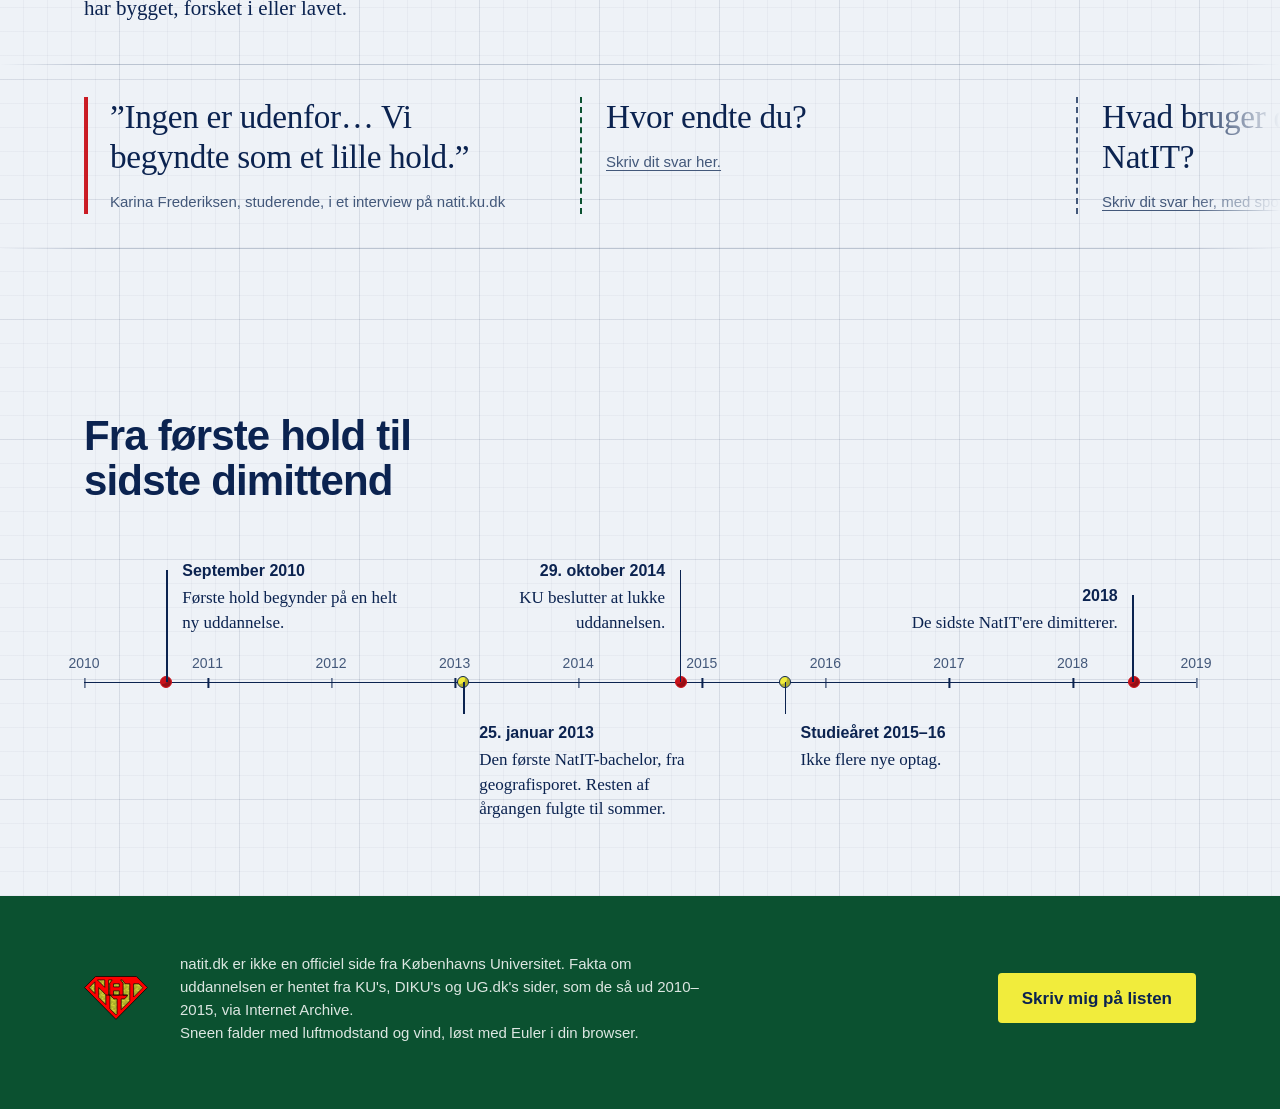
==== commit 956b36ff: "feat: add yearly christmas theme (24 nov - 26 dec) Override with ?theme=christmas or ?theme=regular." ====
--- a/site/index.html
+++ b/site/index.html
@@ -16,7 +16,14 @@
 <link rel="icon" href="favicon.svg" type="image/svg+xml">
 <link rel="preconnect" href="https://fonts.bunny.net">
 <link rel="stylesheet" href="https://fonts.bunny.net/css?family=stix-two-text:400,400i,500,600|familjen-grotesk:400,500,600,700&display=swap">
-<script>document.documentElement.className = 'js';</script>
+<script>
+(() => {
+  const d = new Date(), m = d.getMonth(), t = d.getDate();
+  const theme = new URLSearchParams(location.search).get('theme');
+  const jul = theme ? theme === 'christmas' : (m === 10 && t >= 24) || (m === 11 && t <= 26);
+  document.documentElement.className = jul ? 'js xmas' : 'js';
+})();
+</script>
 <style>
 :root {
   --papir: #EEF2F7;
@@ -218,6 +225,27 @@
 footer p { font: 400 .9375rem/1.55 var(--sans); color: rgba(255,255,255,.86); margin: 0; max-width: 64ch; }
 footer .btn { margin-top: 0; justify-self: start; background: var(--gul); color: var(--blaek); }
 footer .btn:hover { background: #fff; }
+
+.xmas { --blaa: #0B5130; }
+.xmas .hero::before { content: ''; position: absolute; z-index: 2; left: 0; right: 0; top: 0; height: 26px; pointer-events: none; background: url("data:image/svg+xml,%3Csvg xmlns='http://www.w3.org/2000/svg' viewBox='0 0 96 26'%3E%3Cpath d='M0 2Q24 14 48 2T96 2' fill='none' stroke='%23062a19' stroke-width='1.5'/%3E%3Cg stroke='%23062a19' stroke-width='1'%3E%3Cellipse cx='12' cy='14' rx='4' ry='6' fill='%23FF3B3B'/%3E%3Cellipse cx='36' cy='14' rx='4' ry='6' fill='%23F1EC3C'/%3E%3Cellipse cx='60' cy='14' rx='4' ry='6' fill='%236EC6FF'/%3E%3Cellipse cx='84' cy='14' rx='4' ry='6' fill='%23fff'/%3E%3C/g%3E%3C/svg%3E") 0 0 / 96px 26px repeat-x; filter: drop-shadow(0 0 6px rgba(255,236,120,.8)); }
+.xmas .hero-fig::after { content: ''; position: absolute; z-index: 2; pointer-events: none; width: calc(1.75 * var(--u)); aspect-ratio: 29 / 28; left: calc(var(--cx) * 100% - .15 * var(--u)); top: calc(var(--cy) * var(--ph) - 1.3 * var(--u)); transform: rotate(10deg); background: url(jul/hat.svg) center / contain no-repeat; filter: drop-shadow(0 3px 4px rgba(0,0,0,.3)); animation: hat-in .9s .5s cubic-bezier(.2,.7,.2,1.3) both; }
+@keyframes hat-in { from { opacity: 0; transform: translateY(calc(-1.5 * var(--u))) rotate(-25deg); } }
+.xmas .hero { padding-bottom: 110px; }
+@media (min-width: 960px) { .xmas .hero { padding-bottom: 0; } .xmas .hero-text { padding-bottom: 150px; } }
+.drift { position: absolute; left: 0; bottom: 0; width: 100%; pointer-events: none; overflow: visible; }
+.xmas .empty::after { content: ''; position: absolute; right: 16px; bottom: 0; width: 96px; height: 96px; background: url(jul/snowman.svg) center / contain no-repeat; }
+.xmas main .btn, .xmas button[type=submit] { background: repeating-linear-gradient(-45deg, var(--rod) 0 10px, #9E0D15 10px 20px); }
+.xmas main .btn:hover, .xmas button[type=submit]:hover { filter: brightness(.88); }
+.xmas .tl li::before { background: var(--rod); border-color: var(--rod); box-shadow: inset -3px -3px 0 rgba(0,0,0,.25); }
+.xmas .tl li:nth-child(even)::before { background: var(--gul); border-color: var(--blaek); }
+.xmas .strip li:nth-child(even) { border-left-color: var(--blaa); }
+.snow { position: fixed; inset: 0; z-index: 5; pointer-events: none; }
+@keyframes chase { to { filter: drop-shadow(0 0 6px rgba(255,236,120,.8)) hue-rotate(360deg); } }
+@keyframes twinkle { 50% { opacity: .5; } }
+@media (prefers-reduced-motion: no-preference) {
+  .xmas .hero::before { animation: chase 2.4s steps(4) infinite; }
+  .bulb { animation: twinkle 1.6s ease-in-out infinite; }
+}
 </style>
 </head>
 <body>
@@ -236,11 +264,11 @@
   <figure class="hero-fig">
     <svg id="phase" aria-hidden="true"></svg>
     <img class="hero-logo" src="natit-logo.svg" alt="NatIT">
-    <figcaption aria-hidden="true"><span class="fn">Fig. 1.</span>Van der Pol-oscillatoren, løst med Runge–Kutta i din browser. Alle baner finder ind i det samme kredsløb, uanset hvor de starter.</figcaption>
+    <figcaption aria-hidden="true"><span class="fn">Fig. 1.</span><span data-jul="Van der Pol-oscillatoren med julelys på grænsecyklen. Alle baner finder hjem til jul, uanset hvor de starter.">Van der Pol-oscillatoren, løst med Runge–Kutta i din browser. Alle baner finder ind i det samme kredsløb, uanset hvor de starter.</span></figcaption>
   </figure>
   <div class="wrap hero-text">
-    <h1 id="h1">Vi kan begge dele.</h1>
-    <p class="lead">Skriv dig på listen, så hører du det, når nogen fra holdet finder på noget.</p>
+    <h1 id="h1" data-jul="God jul, NatIT.">Vi kan begge dele.</h1>
+    <p class="lead" data-jul="Skriv dig på listen, så hører du det, når nogen fra holdet inviterer til julefrokost.">Skriv dig på listen, så hører du det, når nogen fra holdet finder på noget.</p>
 
     <form id="tilmeld" class="legend" method="post" action="https://LISTMONK_HOST/subscription/form">
       <input type="hidden" name="nonce" value="">
@@ -264,10 +292,10 @@
 
 <section class="fest" aria-labelledby="h-fest">
   <div class="wrap">
-    <h2 id="h-fest">Vil du arrangere noget?</h2>
+    <h2 id="h-fest" data-jul="Vil du arrangere julefrokost?">Vil du arrangere noget?</h2>
     <div class="split">
       <div>
-        <p class="lead">En fest, en bar, et foredrag, en tur. Eller bare øl og vand på streg, som i Lokalet på HCØ.</p>
+        <p class="lead" data-jul="Julefrokost, gløgg på en bar, æbleskiver og pakkeleg. Eller bare øl og vand på streg, som i Lokalet på HCØ.">En fest, en bar, et foredrag, en tur. Eller bare øl og vand på streg, som i Lokalet på HCØ.</p>
         <p>En dato og et sted er nok. Vi sender invitationen ud til alle på listen.</p>
       </div>
       <div class="empty">
@@ -322,7 +350,7 @@
 <footer>
   <div class="wrap">
     <img src="natit-logo.svg" alt="" width="64" height="44">
-    <p>natit.dk er ikke en officiel side fra Københavns Universitet. Fakta om uddannelsen er hentet fra KU's, DIKU's og UG.dk's sider, som de så ud 2010–2015, via Internet Archive.<br>Resten kan løses med den harmoniske oscillator.</p>
+    <p>natit.dk er ikke en officiel side fra Københavns Universitet. Fakta om uddannelsen er hentet fra KU's, DIKU's og UG.dk's sider, som de så ud 2010–2015, via Internet Archive.<br><span data-jul="Sneen falder med luftmodstand og vind, løst med Euler i din browser.">Resten kan løses med den harmoniske oscillator.</span></p>
     <a class="btn" href="#tilmeld">Skriv mig på listen</a>
   </div>
 </footer>
@@ -338,6 +366,11 @@
     if (parent) parent.appendChild(e);
     return e;
   };
+  const XMAS = document.documentElement.classList.contains('xmas');
+  if (XMAS) {
+    for (const e of document.querySelectorAll('[data-jul]')) e.textContent = e.dataset.jul;
+    document.querySelector('meta[name=theme-color]').content = '#0B5130';
+  }
   const f1 = n => Math.round(n * 10) / 10;
   const poly = pts => pts.map(p => f1(p[0]) + ',' + f1(p[1])).join(' ');
   const rk4 = (f, s, h) => {
@@ -398,13 +431,13 @@
       const ux = v[0] / n * 5.5, uy = -v[1] / n * 5.5;
       d += `M${f1(x - ux)} ${f1(y - uy)}L${f1(x + ux)} ${f1(y + uy)}`;
     }
-    mk('path', { d, stroke: '#9FBCE6', 'stroke-width': 1, 'stroke-linecap': 'round', opacity: .55 }, g);
-    const ax = mk('g', { stroke: '#B9CDEB', 'stroke-width': 1, fill: 'none', opacity: .7 }, g);
+    mk('path', { d, stroke: XMAS ? '#A8D5B5' : '#9FBCE6', 'stroke-width': 1, 'stroke-linecap': 'round', opacity: .55 }, g);
+    const ax = mk('g', { stroke: XMAS ? '#BFE0C8' : '#B9CDEB', 'stroke-width': 1, fill: 'none', opacity: .7 }, g);
     mk('path', { d: `M${f1(H.cx - 3.2 * H.s)} ${f1(H.cy)}H${f1(H.cx + 3.2 * H.s)}M${f1(H.cx)} ${f1(H.cy + 3.5 * H.s)}V${f1(H.cy - 3.5 * H.s)}` }, ax);
     let t = '';
     for (let i = -3; i <= 3; i++) if (i) t += `M${f1(H.cx + i * H.s)} ${f1(H.cy - 4)}v8M${f1(H.cx - 4)} ${f1(H.cy - i * H.s)}h8`;
     mk('path', { d: t }, ax);
-    const lab = (txt, x, y) => { const e = mk('text', { x: f1(x), y: f1(y), fill: '#D4E1F4', 'font-family': 'STIX Two Text, serif', 'font-style': 'italic', 'font-size': 20 }, g); e.textContent = txt; };
+    const lab = (txt, x, y) => { const e = mk('text', { x: f1(x), y: f1(y), fill: XMAS ? '#DCEFE2' : '#D4E1F4', 'font-family': 'STIX Two Text, serif', 'font-style': 'italic', 'font-size': 20 }, g); e.textContent = txt; };
     lab('x', H.cx + 3.2 * H.s + 8, H.cy + 6);
     lab('ẋ', H.cx + 8, H.cy - 3.5 * H.s + 4);
     H.layer = mk('g', { mask: 'url(#fadeM)', fill: 'none', 'stroke-linecap': 'round', 'stroke-linejoin': 'round' }, phase);
@@ -421,6 +454,7 @@
     }
     if (RM.matches) staticHero(); else for (let k = 0; k < 240; k++) heroStep(1 / 60, k < 240 - 70);
     drawHero();
+    if (XMAS) layoutXmas(wide, defs);
   }
   function limitCycle() {
     let s = [2, 0]; for (let k = 0; k < 2000; k++) s = rk4(vdp, s, .01);
@@ -459,6 +493,110 @@
     }
     mk('polyline', { points: poly(limitCycle()), stroke: '#F1EC3C', 'stroke-width': 2.2 }, H.layer);
     H.parts = [];
+  }
+
+  const X = { cyc: [], arc: [], len: 0, t: 0, cars: [], puffs: [], emit: 0, ta: 2, elves: [] };
+  const drift = XMAS && heroFig.parentNode.insertBefore(mk('svg', { class: 'drift', 'aria-hidden': 'true' }), heroFig.nextSibling);
+  function layoutXmas(wide, defs) {
+    let cyc = limitCycle(), n = 500;
+    const d0 = i => hypot(cyc[i][0] - cyc[0][0], cyc[i][1] - cyc[0][1]);
+    for (let i = 500; i < cyc.length; i++) if (d0(i) < d0(n)) n = i;
+    X.cyc = cyc = cyc.slice(0, n);
+    X.arc = [0];
+    for (let i = 1; i < n; i++) X.arc.push(X.arc[i - 1] + hypot(cyc[i][0] - cyc[i - 1][0], cyc[i][1] - cyc[i - 1][1]));
+    X.len = X.arc[n - 1] + d0(n - 1);
+
+    const c9 = mk('g', { id: 'c9' }, defs);
+    mk('circle', { cy: 11, r: 10, fill: 'currentColor', opacity: .14 }, c9);
+    mk('circle', { cy: 11, r: 6.5, fill: 'currentColor', opacity: .22 }, c9);
+    mk('path', { d: 'M-3.6 4.2C-5.8 8-4.8 13 0 17.6C4.8 13 5.8 8 3.6 4.2Z', fill: 'currentColor' }, c9);
+    mk('path', { d: 'M.6 4.2H3.6C5.8 8 4.8 13 0 17.6C2.4 13 2.6 8 .6 4.2Z', fill: '#000', opacity: .2 }, c9);
+    mk('ellipse', { cx: -1.7, cy: 8.6, rx: .9, ry: 2.6, fill: '#fff', opacity: .75 }, c9);
+    mk('rect', { x: -2.4, y: 0, width: 4.8, height: 4.8, rx: .8, fill: '#174D2C' }, c9);
+    mk('path', { d: 'M-2.4 1.6h4.8M-2.4 3.2h4.8', stroke: '#0A2615', 'stroke-width': .6 }, c9);
+    const lights = mk('g', { mask: 'url(#fadeM)' }, phase), bs = wide ? 1.15 : .8;
+    for (let i = 0, k = 0; i < n; i += 18, k++) {
+      const b = mk('use', { href: '#c9', class: 'bulb', color: ['#FF3B3B', '#F1EC3C', '#4FC3FF', '#7CFF8A', '#FF8AD8'][k % 5], transform: `translate(${f1(cyc[i][0])} ${f1(cyc[i][1])}) rotate(${k % 2 ? 8 : -8}) scale(${bs})` }, lights);
+      b.style.animationDelay = (k % 7) * -.23 + 's';
+    }
+
+    const tr = mk('g', {}, phase), w = X.w = H.s * .7;
+    const pg = mk('g', { fill: '#fff' }, tr);
+    X.puffs = Array.from({ length: 14 }, () => ({ e: mk('circle', { r: 0, opacity: 0 }, pg), age: 9 }));
+    X.toot = mk('text', { 'font-family': 'Familjen Grotesk, sans-serif', 'font-weight': 700, 'font-size': f1(w * .3), fill: '#fff', opacity: 0, 'text-anchor': 'middle' }, tr);
+    X.toot.textContent = 'tøf tøf!';
+    const car = cargo => {
+      const g = mk('g', {}, tr);
+      mk('rect', { x: f1(-w * .42), y: f1(-w * .3), width: f1(w * .84), height: f1(w * .16), rx: f1(w * .04), fill: '#C8121B' }, g);
+      for (const sx of [-.26, .26]) mk('circle', { cx: f1(w * sx), cy: f1(-w * .1), r: f1(w * .1), fill: '#3A3A3A', stroke: '#D3D3D3', 'stroke-width': f1(w * .03) }, g);
+      mk('image', { href: `jul/${cargo}.svg`, x: f1(-w * .36), y: f1(-w), width: f1(w * .72), height: f1(w * .72) }, g);
+      return g;
+    };
+    X.cars = [mk('image', { href: 'jul/loco.svg', x: f1(-w / 2), y: f1(-w * .92), width: f1(w), height: f1(w) }, tr), car('gift'), car('tree'), car('snowman')];
+
+    drift.textContent = '';
+    const W = X.W = heroFig.parentNode.getBoundingClientRect().width, Hd = wide ? 130 : 96, S = wide ? 64 : 42;
+    drift.style.height = Hd + 'px';
+    drift.setAttribute('viewBox', `0 0 ${f1(W)} ${Hd}`);
+    const Y = X.Y = x => Hd * .45 + 14 * sin(x / 83 + 1) + 7 * sin(x / 31 + 2);
+    X.Yp = x => 14 / 83 * cos(x / 83 + 1) + 7 / 31 * cos(x / 31 + 2);
+    const Yb = x => Hd * .22 + 12 * sin(x / 120 + 3) + 5 * sin(x / 47);
+    const hill = (f, fill) => { let d = `M0 ${Hd}`; for (let x = 0; x <= W + 8; x += 8) d += `L${x} ${f1(f(x))}`; mk('path', { d: d + `L${f1(W + 8)} ${Hd}Z`, fill }, drift); };
+    const put = (name, xs, size, f) => xs.filter((_, i) => wide || i % 2 === 0).forEach(fx => mk('image', { href: `jul/${name}.svg`, x: f1(fx * W - size / 2), y: f1(f(fx * W) - size * .9), width: size, height: size }, drift));
+    hill(Yb, '#D7E8F2');
+    put('tree', [.04, .22, .36, .66, .8, .97], S * 1.1, Yb);
+    hill(Y, '#fff');
+    put('snowman', [.13, .5, .91], S * 1.05, Y);
+    put('gift', [.17, .45, .55, .87], S * .45, Y);
+    const eg = mk('g', {}, drift), N = wide ? 4 : 2, es = X.es = S * .95;
+    X.elves = Array.from({ length: N }, (_, i) => ({ x: W * (i + .3) / N, v: 120, push: 280 + 40 * random(), e: mk('image', { href: 'jul/elfski.svg', x: f1(-es / 2), y: f1(-es * .78), width: f1(es), height: f1(es) }, eg) }));
+    xmasStep(0);
+  }
+  function at(a) {
+    a = (a % X.len + X.len) % X.len;
+    let lo = 0, hi = X.cyc.length - 1;
+    while (lo < hi) { const m = (lo + hi + 1) >> 1; if (X.arc[m] <= a) lo = m; else hi = m - 1; }
+    const p = X.cyc[lo], q = X.cyc[(lo + 1) % X.cyc.length], f = (a - X.arc[lo]) / (hypot(q[0] - p[0], q[1] - p[1]) || 1);
+    return [p[0] + f * (q[0] - p[0]), p[1] + f * (q[1] - p[1]), q[0] - p[0], q[1] - p[1]];
+  }
+  function xmasStep(dt) {
+    const n = X.cyc.length;
+    X.t = (X.t + dt * 110) % n;
+    const i = Math.floor(X.t), a0 = X.arc[i] + (X.t - i) * ((X.arc[i + 1] ?? X.len) - X.arc[i]);
+    let head;
+    X.cars.forEach((e, k) => {
+      const [x, y, dx, dy] = at(a0 - k * X.w * .95), r = Math.atan2(dy, dx);
+      e.setAttribute('transform', `translate(${f1(x)} ${f1(y)}) rotate(${f1(r * 180 / PI)}) scale(-1 1)`);
+      if (!k) head = [x, y, r];
+    });
+    const [hx, hy, r] = head, lx = .125 * X.w, ly = -.83 * X.w;
+    const cx0 = hx + lx * cos(r) - ly * sin(r), cy0 = hy + lx * sin(r) + ly * cos(r);
+    X.emit -= dt;
+    if (dt && X.emit <= 0) {
+      X.emit = .16;
+      const p = X.puffs.find(p => p.age > 1.6);
+      if (p) Object.assign(p, { x: cx0, y: cy0, vx: (random() - .5) * 20, vy: -40, age: 0 });
+    }
+    for (const p of X.puffs) {
+      if (p.age > 1.6) { p.e.setAttribute('opacity', 0); continue; }
+      p.age += dt; p.vy += dt * (-30 - 1.5 * p.vy); p.vx -= dt * 1.5 * p.vx;
+      p.x += dt * p.vx; p.y += dt * p.vy;
+      const k = min(1, p.age / 1.6);
+      p.e.setAttribute('cx', f1(p.x)); p.e.setAttribute('cy', f1(p.y));
+      p.e.setAttribute('r', f1(X.w * (.08 + .22 * k))); p.e.setAttribute('opacity', f1(.85 * (1 - k) * 10) / 10);
+    }
+    X.ta += dt;
+    if (X.ta > 4.5) { X.ta = 0; X.tp = [cx0, cy0 - X.w * .35]; }
+    const kt = X.ta / 1.4;
+    X.toot.setAttribute('opacity', kt < 1 ? f1((1 - kt) * 10) / 10 : 0);
+    if (kt < 1) { X.toot.setAttribute('x', f1(X.tp[0])); X.toot.setAttribute('y', f1(X.tp[1] - kt * X.w * .6)); }
+    for (const f of X.elves) {
+      const s = X.Yp(f.x), q = Math.sqrt(1 + s * s);
+      f.v += dt * (600 * s / q - 2 * f.v + f.push);
+      f.x += dt * f.v / q;
+      if (f.x > X.W + X.es) { f.x = -X.es; f.v = 120; }
+      f.e.setAttribute('transform', `translate(${f1(f.x)} ${f1(X.Y(f.x))}) rotate(${f1(Math.atan(X.Yp(f.x)) * 180 / PI - 19)}) scale(-1 1)`);
+    }
   }
 
   phase.closest('.hero').addEventListener('pointerdown', e => {
@@ -505,6 +643,7 @@
     raf = 0;
     const dt = min(.05, (now - (last || now)) / 1000); last = now;
     if (H.parts.length) { heroStep(dt); drawHero(); }
+    if (X.cyc.length) xmasStep(dt);
     run();
   }
   function run() {
@@ -516,7 +655,7 @@
     for (const e of es) if (e.target === strip) strip.classList.toggle('off', !e.isIntersecting); else vis = e.isIntersecting;
     run();
   }, { rootMargin: '80px' });
-  io.observe(heroFig); io.observe(strip);
+  io.observe(heroFig.parentNode); io.observe(strip);
   document.addEventListener('visibilitychange', run);
   RM.addEventListener('change', () => { layoutHero(); run(); });
   let rz = 0, lastW = 0;
@@ -526,6 +665,43 @@
     lastW = w; clearTimeout(rz); rz = setTimeout(layoutHero, H.w ? 120 : 0);
   }).observe(heroFig);
   layoutHero();
+
+  if (XMAS) {
+    const cv = document.body.appendChild(document.createElement('canvas'));
+    cv.className = 'snow'; cv.setAttribute('aria-hidden', 'true');
+    const cx = cv.getContext('2d');
+    let W = 0, Hh = 0, flakes = [], tt = 0, lastS = 0;
+    const flake = top => ({ x: random() * W, y: top ? -10 : random() * Hh, vx: 0, vy: 0, r: 1.2 + random() * 2.6, ph: random() * 2 * PI });
+    const size = () => {
+      const dpr = min(2, devicePixelRatio || 1);
+      const regen = W !== innerWidth;
+      W = innerWidth; Hh = innerHeight; cv.width = W * dpr; cv.height = Hh * dpr; cx.setTransform(dpr, 0, 0, dpr, 0, 0);
+      if (regen) flakes = Array.from({ length: min(160, Math.round(W / 9)) }, () => flake(false));
+    };
+    const draw = () => {
+      cx.clearRect(0, 0, W, Hh);
+      cx.fillStyle = '#fff'; cx.strokeStyle = 'rgba(11,35,80,.28)'; cx.lineWidth = 1;
+      cx.beginPath();
+      for (const f of flakes) { cx.moveTo(f.x + f.r, f.y); cx.arc(f.x, f.y, f.r, 0, 2 * PI); }
+      cx.fill(); cx.stroke();
+    };
+    const snow = now => {
+      const dt = min(.05, (now - (lastS || now)) / 1000); lastS = now; tt += dt;
+      for (const f of flakes) {
+        const k = 4 / f.r, wind = 40 * sin(f.y / 140 + tt * .5 + f.ph);
+        f.vx += dt * k * (wind - f.vx);
+        f.vy += dt * (60 - k * f.vy);
+        f.x += dt * f.vx; f.y += dt * f.vy;
+        if (f.y > Hh + 10) Object.assign(f, flake(true));
+        f.x = (f.x + W) % W;
+      }
+      draw();
+      if (!RM.matches) requestAnimationFrame(snow);
+    };
+    size(); addEventListener('resize', size);
+    RM.matches ? draw() : requestAnimationFrame(snow);
+    RM.addEventListener('change', () => { lastS = 0; RM.matches ? draw() : requestAnimationFrame(snow); });
+  }
 })();
 </script>
 </body>
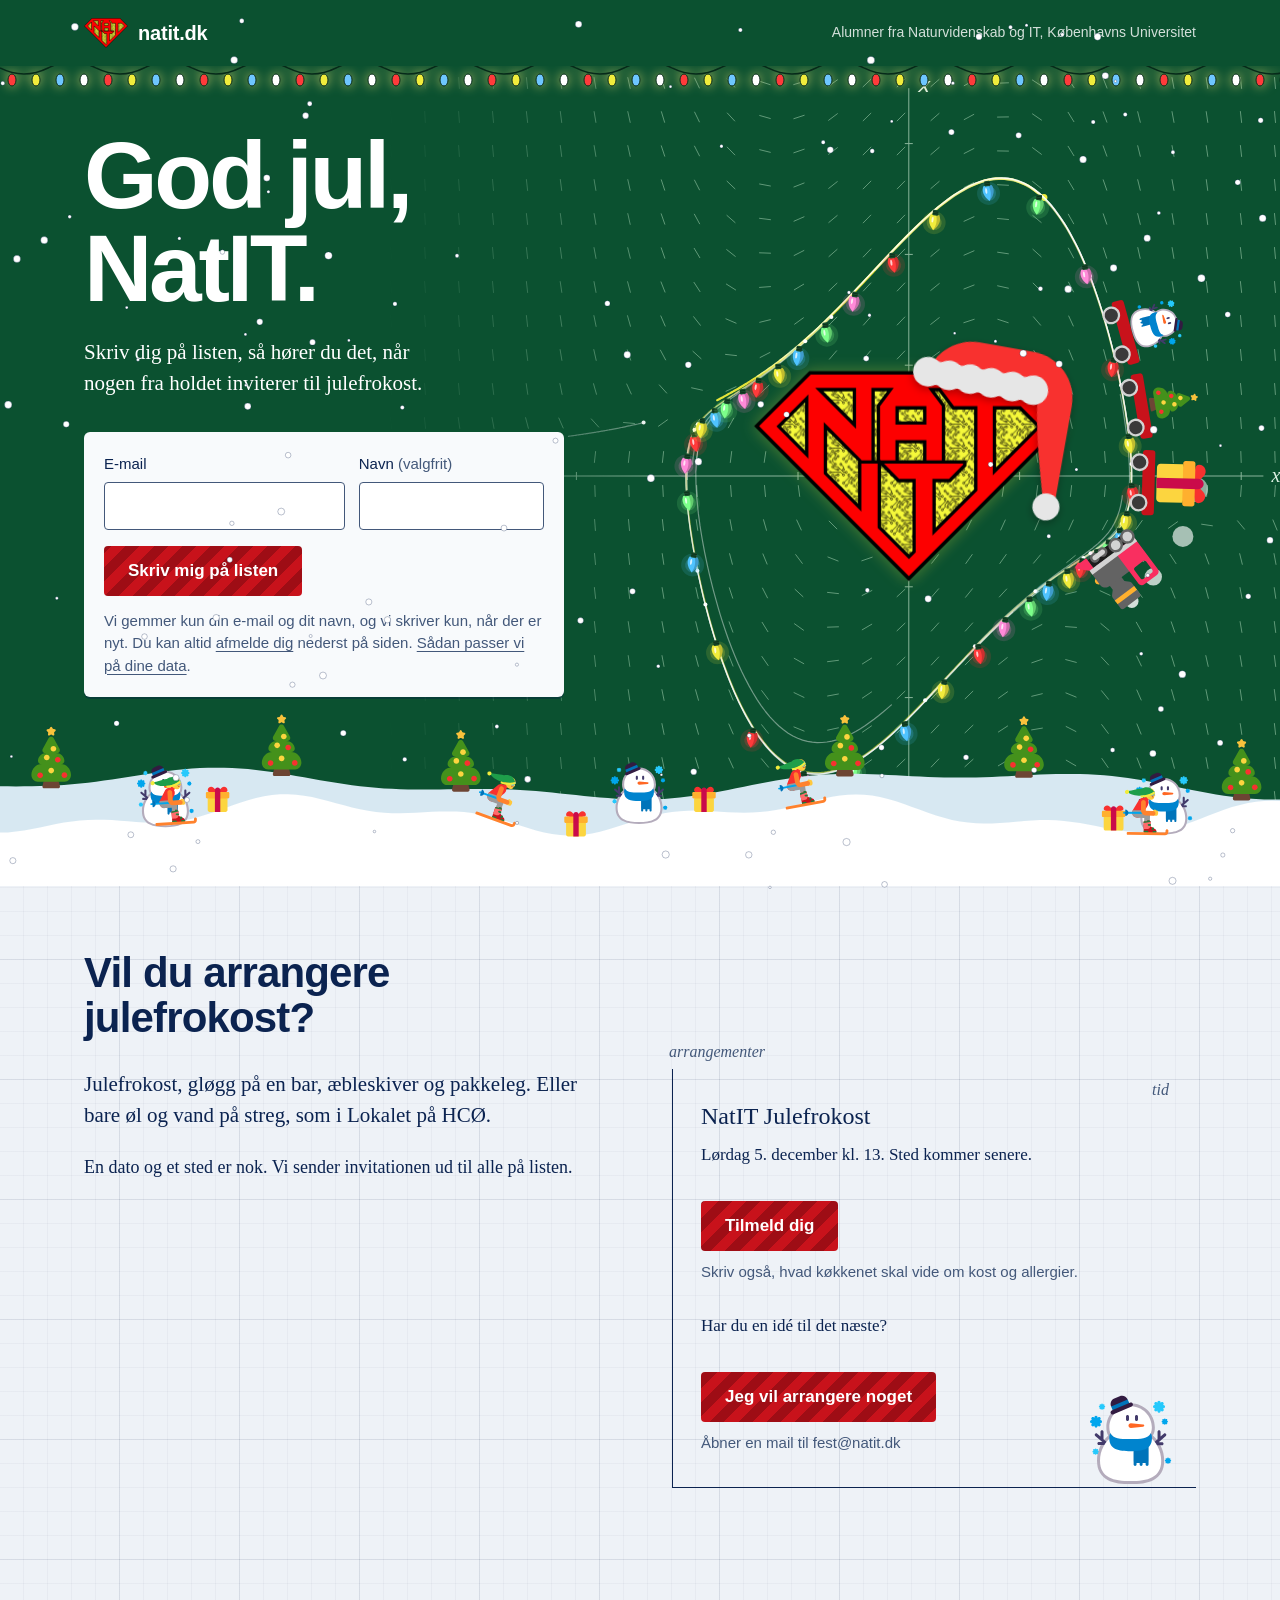
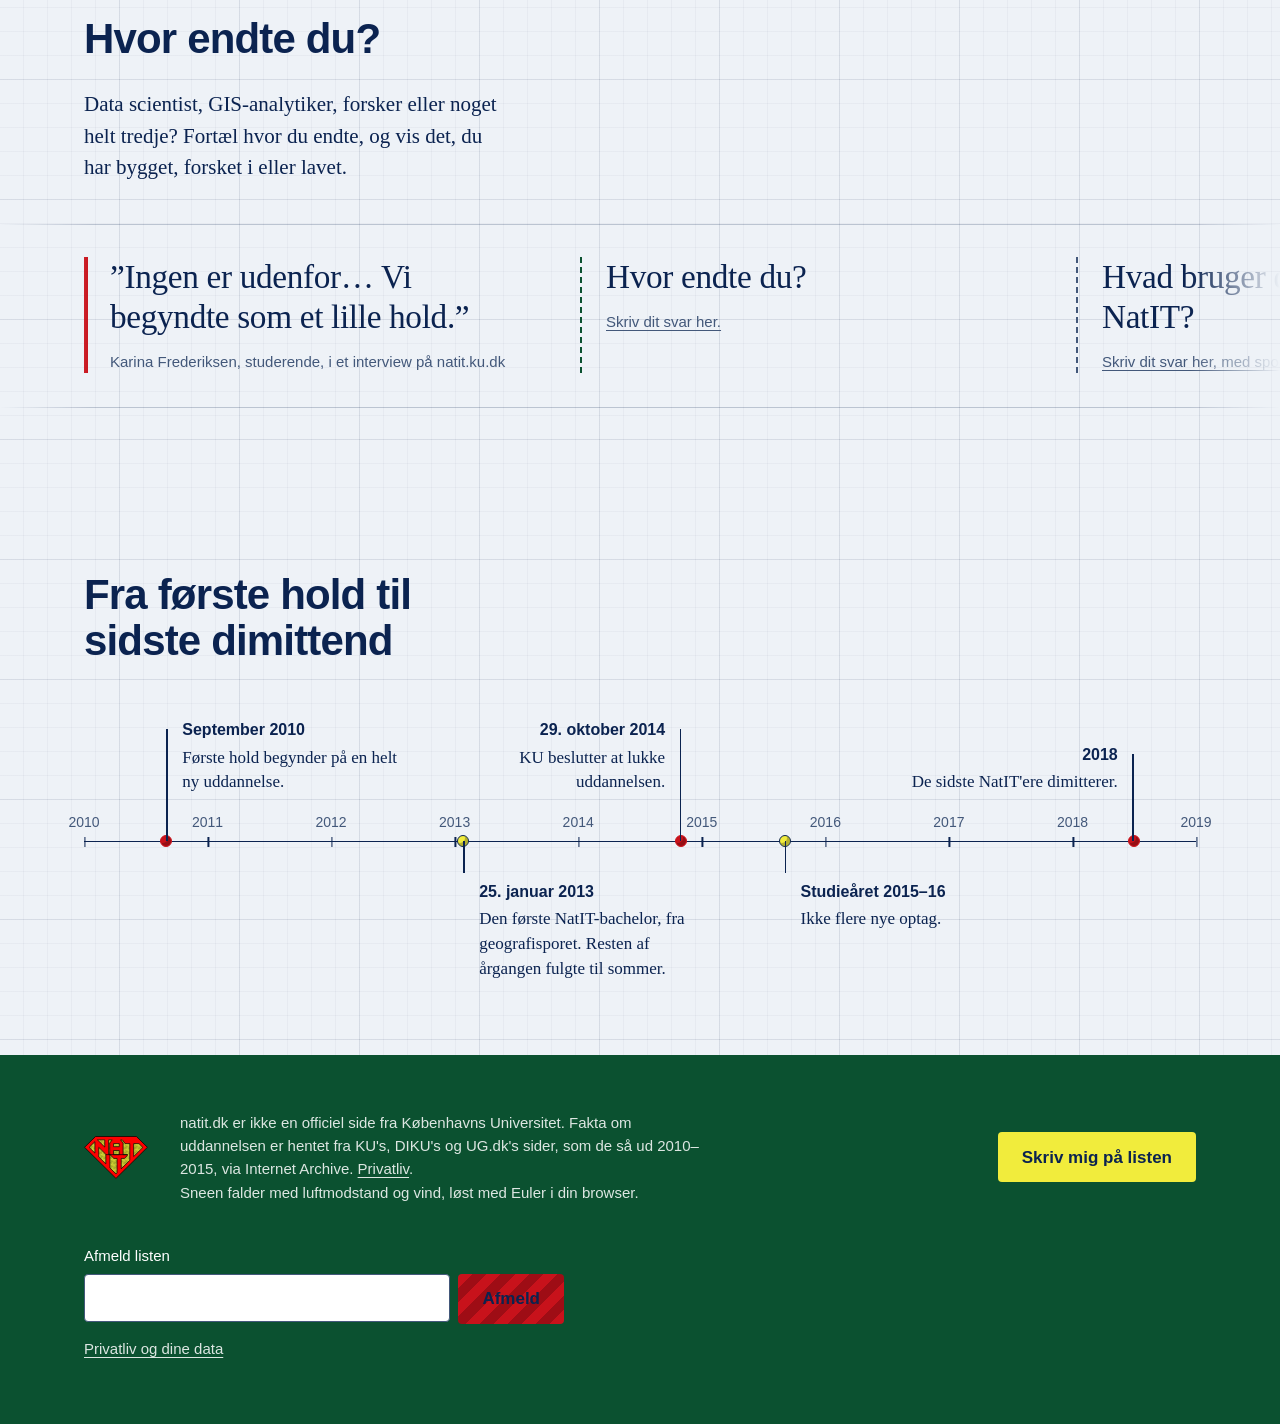
==== commit 0b32cc42: "feat: serve natit.dk from a Worker with on-page forms backed by Teable Move from Cloudflare Pages to" ====
--- a/site/index.html
+++ b/site/index.html
@@ -1,11 +1,4 @@
 <!doctype html>
-<!--
-  Opsætning: erstat pladsholderne nedenfor.
-    LISTMONK_HOST    værtsnavnet på jeres listmonk, fx lists.natit.dk
-    LIST_UUID        listens UUID fra listmonk (Lists > listen > UUID)
-    TEABLE_FORM_URL  delingslinket til Teable-formularen (se TEABLE.md)
-  sed -i 's/LISTMONK_HOST/lists.natit.dk/; s/LIST_UUID/xxxxxxxx-xxxx-xxxx-xxxx-xxxxxxxxxxxx/; s#TEABLE_FORM_URL#https://app.teable.ai/share/xxxxxxxx/view#g' site/index.html
--->
 <html lang="da" class="no-js">
 <head>
 <meta charset="utf-8">
@@ -120,13 +113,30 @@
 .field + .field { margin-top: 14px; }
 .field label { display: block; font-size: .9375rem; font-weight: 500; margin-bottom: 6px; }
 .field label span { font-weight: 400; color: var(--blaek2); }
-input[type=email], input[type=text] {
+input[type=email], input[type=text], input[type=url], input[type=number], select, textarea {
   width: 100%; height: 48px; padding: 0 14px;
   font: 400 1.0625rem var(--sans); color: var(--blaek);
   background: #fff; border: 1.5px solid var(--blaek2); border-radius: 4px;
 }
-input:focus-visible { outline: 3px solid var(--rod); outline-offset: 1px; border-color: var(--blaek); }
+input:focus-visible, select:focus-visible, textarea:focus-visible { outline: 3px solid var(--rod); outline-offset: 1px; border-color: var(--blaek); }
 input[aria-invalid=true] { border-color: var(--rod); }
+textarea { height: auto; min-height: 96px; padding: 10px 14px; line-height: 1.45; resize: vertical; }
+.hint { margin: -2px 0 6px; font: 400 .875rem/1.4 var(--sans); color: var(--blaek2); }
+fieldset { border: 0; padding: 0; margin: 0; min-width: 0; }
+fieldset legend { padding: 0; margin-bottom: 6px; font: 500 .9375rem var(--sans); }
+fieldset legend span { font-weight: 400; color: var(--blaek2); }
+.checks { display: flex; flex-wrap: wrap; gap: 8px 18px; }
+.checks label, .consent { display: flex; gap: 8px; align-items: flex-start; font: 400 1rem/1.4 var(--sans); }
+input[type=checkbox], input[type=radio] { width: 20px; height: 20px; margin: 1px 0 0; flex: none; accent-color: var(--rod); }
+dialog.pop { padding: 0; border: 0; background: none; color: var(--blaek); width: min(36rem, calc(100vw - 24px)); max-height: calc(100dvh - 24px); overflow: auto; }
+dialog.pop::backdrop { background: rgba(4, 30, 70, .62); }
+.pop .legend { position: relative; margin: 0; max-width: none; padding: 24px; }
+.pop h2 { margin-right: 48px; font-size: 1.75rem; line-height: 1.1; }
+.pop .sub { margin-top: 8px; font: 400 1rem/1.5 var(--sans); color: var(--blaek2); }
+.pop .field, .pop .row, .pop fieldset, .pop .consent { margin-top: 16px; }
+.pop .row .field { margin-top: 0; }
+.x { position: absolute; top: 12px; right: 12px; width: 44px; height: 44px; border: 0; border-radius: 4px; background: none; color: var(--blaek); font: 400 1.75rem/1 var(--sans); cursor: pointer; }
+.x:hover { background: var(--papir); }
 .err { margin: 6px 0 0; font: 500 .9375rem/1.4 var(--sans); color: var(--rod); }
 .err:empty { display: none; }
 .row { display: grid; gap: 14px; }
@@ -139,6 +149,7 @@
 .btn:hover, button[type=submit]:hover { background: #A00E16; }
 .btn:focus-visible, button[type=submit]:focus-visible { outline: 3px solid var(--blaek); outline-offset: 3px; }
 .next { margin: 14px 0 0; font: 400 .9375rem/1.5 var(--sans); color: var(--blaek2); }
+button:disabled { opacity: .6; cursor: progress; }
 
 @media (min-width: 600px) {
   .hero-fig { height: 330px; --ph: 290px; --u: 39px; }
@@ -216,6 +227,7 @@
 .empty p { margin-top: 10px; font-size: 1.0625rem; }
 .empty .btn { align-self: flex-start; }
 .empty small { display: block; margin-top: 12px; font: 400 .9375rem var(--sans); color: var(--blaek2); }
+.empty small + p { margin-top: 32px; }
 
 footer { padding-block: 56px 64px; background: var(--blaa); color: #fff; }
 footer :focus-visible, footer .btn:focus-visible { outline-color: var(--gul); }
@@ -225,6 +237,15 @@
 footer p { font: 400 .9375rem/1.55 var(--sans); color: rgba(255,255,255,.86); margin: 0; max-width: 64ch; }
 footer .btn { margin-top: 0; justify-self: start; background: var(--gul); color: var(--blaek); }
 footer .btn:hover { background: #fff; }
+footer form.wrap { display: block; margin-top: 40px; }
+footer .field { max-width: 30rem; }
+.inline { display: flex; gap: 8px; }
+.inline button { margin-top: 0; flex: none; }
+footer button[type=submit] { background: var(--gul); color: var(--blaek); }
+footer button[type=submit]:hover { background: #fff; }
+footer .err { color: var(--gul); }
+footer .next { color: rgba(255,255,255,.86); }
+footer a:not(.btn), .legend .next a { color: inherit; }
 
 .xmas { --blaa: #0B5130; }
 .xmas .hero::before { content: ''; position: absolute; z-index: 2; left: 0; right: 0; top: 0; height: 26px; pointer-events: none; background: url("data:image/svg+xml,%3Csvg xmlns='http://www.w3.org/2000/svg' viewBox='0 0 96 26'%3E%3Cpath d='M0 2Q24 14 48 2T96 2' fill='none' stroke='%23062a19' stroke-width='1.5'/%3E%3Cg stroke='%23062a19' stroke-width='1'%3E%3Cellipse cx='12' cy='14' rx='4' ry='6' fill='%23FF3B3B'/%3E%3Cellipse cx='36' cy='14' rx='4' ry='6' fill='%23F1EC3C'/%3E%3Cellipse cx='60' cy='14' rx='4' ry='6' fill='%236EC6FF'/%3E%3Cellipse cx='84' cy='14' rx='4' ry='6' fill='%23fff'/%3E%3C/g%3E%3C/svg%3E") 0 0 / 96px 26px repeat-x; filter: drop-shadow(0 0 6px rgba(255,236,120,.8)); }
@@ -270,9 +291,7 @@
     <h1 id="h1" data-jul="God jul, NatIT.">Vi kan begge dele.</h1>
     <p class="lead" data-jul="Skriv dig på listen, så hører du det, når nogen fra holdet inviterer til julefrokost.">Skriv dig på listen, så hører du det, når nogen fra holdet finder på noget.</p>
 
-    <form id="tilmeld" class="legend" method="post" action="https://LISTMONK_HOST/subscription/form">
-      <input type="hidden" name="nonce" value="">
-      <input type="hidden" name="l" value="LIST_UUID">
+    <form id="tilmeld" class="legend" method="post" action="/api/subscribe" data-done="Tak. Du er på listen.">
       <div class="row">
         <div class="field">
           <label for="email">E-mail</label>
@@ -285,7 +304,8 @@
         </div>
       </div>
       <button type="submit">Skriv mig på listen</button>
-      <p class="next">Du får en mail med et link, som bekræfter tilmeldingen. Vi skriver kun, når der er nyt, og du kan afmelde dig i hver mail.</p>
+      <noscript><p class="err">Tilmelding kræver JavaScript. Skriv ellers til hej@natit.dk.</p></noscript>
+      <p class="next" aria-live="polite">Vi gemmer kun din e-mail og dit navn, og vi skriver kun, når der er nyt. Du kan altid <a href="#afmeld">afmelde dig</a> nederst på siden. <a href="/privatliv">Sådan passer vi på dine data</a>.</p>
     </form>
   </div>
 </section>
@@ -301,8 +321,11 @@
       <div class="empty">
         <span class="ax y" aria-hidden="true">arrangementer</span>
         <span class="ax x" aria-hidden="true">tid</span>
-        <h3>Ingen arrangementer endnu</h3>
-        <p>Det første kræver én, der siger: jeg tager den.</p>
+        <h3>NatIT Julefrokost</h3>
+        <p><time datetime="2026-12-05T13:00">Lørdag 5. december kl. 13</time>. Sted kommer senere.</p>
+        <a class="btn" href="mailto:fest@natit.dk?subject=Tilmelding%20til%20julefrokost" data-dialog="julefrokost">Tilmeld dig</a>
+        <small>Skriv også, hvad køkkenet skal vide om kost og allergier.</small>
+        <p>Har du en idé til det næste?</p>
         <a class="btn" href="mailto:fest@natit.dk?subject=Jeg%20vil%20gerne%20arrangere%20noget%20for%20NatIT%27ere&amp;body=Hej%2C%0A%0AJeg%20vil%20gerne%20arrangere%20noget.%0A%0AHvad%3A%20%0AHvorn%C3%A5r%20og%20hvor%3A%20%0AMin%20%C3%A5rgang%20og%20mit%20spor%3A%20%0A">Jeg vil arrangere noget</a>
         <small>Åbner en mail til fest@natit.dk</small>
       </div>
@@ -320,10 +343,10 @@
       <!-- Citaterne hentes fra Teable via /api/quotes (se TEABLE.md). Listen her vises, hvis det fejler. -->
       <ul class="strip-list">
         <li><figure><blockquote><p class="q">”Ingen er udenfor… Vi begyndte som et lille hold.”</p></blockquote><figcaption>Karina Frederiksen, studerende, i et interview på natit.ku.dk</figcaption></figure></li>
-        <li class="open"><a href="TEABLE_FORM_URL"><p class="q">Hvor endte du?</p><p class="who">Skriv dit svar her.</p></a></li>
-        <li class="open"><a href="TEABLE_FORM_URL"><p class="q">Hvad bruger du stadig fra NatIT?</p><p class="who">Skriv dit svar her, med spor og årgang.</p></a></li>
-        <li class="open"><a href="TEABLE_FORM_URL"><p class="q">Har du lavet noget, vi skal se?</p><p class="who">Send et link og to linjer om det.</p></a></li>
-        <li class="open"><a href="TEABLE_FORM_URL"><p class="q">Hvem fra holdet ser du stadig?</p><p class="who">Skriv dit svar her.</p></a></li>
+        <li class="open"><a href="mailto:hej@natit.dk?subject=Hvor%20endte%20jeg%3F" data-dialog="citat"><p class="q">Hvor endte du?</p><p class="who">Skriv dit svar her.</p></a></li>
+        <li class="open"><a href="mailto:hej@natit.dk?subject=Hvor%20endte%20jeg%3F" data-dialog="citat"><p class="q">Hvad bruger du stadig fra NatIT?</p><p class="who">Skriv dit svar her, med spor og årgang.</p></a></li>
+        <li class="open"><a href="mailto:hej@natit.dk?subject=Hvor%20endte%20jeg%3F" data-dialog="citat"><p class="q">Har du lavet noget, vi skal se?</p><p class="who">Send et link og to linjer om det.</p></a></li>
+        <li class="open"><a href="mailto:hej@natit.dk?subject=Hvor%20endte%20jeg%3F" data-dialog="citat"><p class="q">Hvem fra holdet ser du stadig?</p><p class="who">Skriv dit svar her.</p></a></li>
       </ul>
     </div>
   </div>
@@ -350,10 +373,112 @@
 <footer>
   <div class="wrap">
     <img src="natit-logo.svg" alt="" width="64" height="44">
-    <p>natit.dk er ikke en officiel side fra Københavns Universitet. Fakta om uddannelsen er hentet fra KU's, DIKU's og UG.dk's sider, som de så ud 2010–2015, via Internet Archive.<br><span data-jul="Sneen falder med luftmodstand og vind, løst med Euler i din browser.">Resten kan løses med den harmoniske oscillator.</span></p>
+    <p>natit.dk er ikke en officiel side fra Københavns Universitet. Fakta om uddannelsen er hentet fra KU's, DIKU's og UG.dk's sider, som de så ud 2010–2015, via Internet Archive. <a href="/privatliv">Privatliv</a>.<br><span data-jul="Sneen falder med luftmodstand og vind, løst med Euler i din browser.">Resten kan løses med den harmoniske oscillator.</span></p>
     <a class="btn" href="#tilmeld">Skriv mig på listen</a>
   </div>
+  <form id="afmeld" class="wrap" method="post" action="/api/unsubscribe" data-done="Du er afmeldt. Vi sletter din e-mail, før vi skriver næste gang.">
+    <div class="field">
+      <label for="afmeld-email">Afmeld listen</label>
+      <div class="inline">
+        <input id="afmeld-email" name="email" type="email" required autocomplete="email" inputmode="email" spellcheck="false" aria-describedby="afmeld-err">
+        <button type="submit">Afmeld</button>
+      </div>
+      <p class="err" id="afmeld-err" aria-live="polite"></p>
+    </div>
+    <noscript><p class="err">Afmelding kræver JavaScript. Skriv ellers til hej@natit.dk.</p></noscript>
+    <p class="next" aria-live="polite"><a href="/privatliv">Privatliv og dine data</a></p>
+  </form>
 </footer>
+
+<dialog id="citat" class="pop" aria-labelledby="citat-h">
+  <form class="legend" method="post" action="/api/quote" data-done="Tak! Vi læser dit svar og sætter det på siden, når vi har godkendt det.">
+    <button type="button" class="x" data-close aria-label="Luk">×</button>
+    <h2 id="citat-h">Hvor endte du?</h2>
+    <p class="sub">Dit svar kan komme i striben på forsiden. Vi læser alle svar, før de bliver vist.</p>
+    <div class="field">
+      <label for="c-citat">Dit svar</label>
+      <p class="hint" id="c-citat-hint">Hvad bruger du stadig fra NatIT, hvem ser du stadig, eller hvad har du lavet? Højst 280 tegn.</p>
+      <textarea id="c-citat" name="citat" required maxlength="280" rows="4" aria-describedby="c-citat-hint"></textarea>
+    </div>
+    <div class="field">
+      <label for="c-nu">Hvad laver du nu? <span>(valgfrit)</span></label>
+      <input id="c-nu" name="nu" type="text" maxlength="120" placeholder="fx data scientist hos X">
+    </div>
+    <div class="row">
+      <div class="field">
+        <label for="c-navn">Navn</label>
+        <input id="c-navn" name="navn" type="text" required maxlength="80" autocomplete="name">
+      </div>
+      <div class="field">
+        <label for="c-aar">Årgang <span>(valgfrit)</span></label>
+        <input id="c-aar" name="aargang" type="number" min="1990" max="2100" step="1" inputmode="numeric" placeholder="fx 2012">
+      </div>
+    </div>
+    <div class="field">
+      <label for="c-spor">Spor <span>(valgfrit)</span></label>
+      <select id="c-spor" name="spor"><option value="">Vælg spor</option><option>Fysik</option><option>Geografi</option><option>Geologi</option><option>Kemi</option><option>Matematik</option><option>Molekylærbiologi og bioteknologi</option><option>Økologi og natur</option></select>
+    </div>
+    <div class="field">
+      <label for="c-link">Link til noget, du har lavet <span>(valgfrit)</span></label>
+      <input id="c-link" name="link" type="url" maxlength="500" pattern="https?://.+" placeholder="https://">
+    </div>
+    <div class="field">
+      <label for="c-email">E-mail <span>(valgfrit)</span></label>
+      <p class="hint" id="c-email-hint">Kun så vi kan kontakte dig. Vises aldrig.</p>
+      <input id="c-email" name="email" type="email" maxlength="254" autocomplete="email" inputmode="email" spellcheck="false" aria-describedby="c-email-hint c-err">
+    </div>
+    <label class="consent"><input type="checkbox" name="samtykke" value="ja" required><span>Jeg giver lov til, at natit.dk viser mit navn, spor, årgang, svar og link offentligt. Min e-mail vises ikke. <a href="/privatliv">Privatliv</a></span></label>
+    <p class="err" id="c-err" aria-live="polite"></p>
+    <button type="submit">Send</button>
+    <p class="next" aria-live="polite"></p>
+  </form>
+</dialog>
+
+<dialog id="julefrokost" class="pop" aria-labelledby="jf-h">
+  <form class="legend" method="post" action="/api/signup" data-done="Tak! Du er tilmeldt. Vi skriver, når planen er klar.">
+    <input type="hidden" name="event" value="recMnXWr0zAMUocMaW2">
+    <button type="button" class="x" data-close aria-label="Luk">×</button>
+    <h2 id="jf-h">Tilmeld dig julefrokosten</h2>
+    <p class="sub">Lørdag 5. december kl. 13. Sted kommer senere.</p>
+    <div class="field">
+      <label for="j-navn">Navn</label>
+      <input id="j-navn" name="navn" type="text" required maxlength="200" autocomplete="name">
+    </div>
+    <fieldset>
+      <legend>Kommer du?</legend>
+      <div class="checks">
+        <label><input type="radio" name="kommer" value="Ja" required> Ja</label>
+        <label><input type="radio" name="kommer" value="Måske"> Måske</label>
+        <label><input type="radio" name="kommer" value="Nej"> Nej</label>
+      </div>
+    </fieldset>
+    <div class="field">
+      <label for="j-email">E-mail <span>(valgfrit)</span></label>
+      <p class="hint" id="j-email-hint">Så vi kan sende detaljer, når planen er klar.</p>
+      <input id="j-email" name="email" type="email" maxlength="254" autocomplete="email" inputmode="email" spellcheck="false" aria-describedby="j-email-hint j-err">
+    </div>
+    <fieldset>
+      <legend>Kost og allergier <span>(valgfrit)</span></legend>
+      <p class="hint">Bruges kun til maden og slettes efter arrangementet.</p>
+      <div class="checks">
+        <label><input type="checkbox" name="kost" value="Vegetar"> Vegetar</label>
+        <label><input type="checkbox" name="kost" value="Vegansk"> Vegansk</label>
+        <label><input type="checkbox" name="kost" value="Glutenfri"> Glutenfri</label>
+        <label><input type="checkbox" name="kost" value="Laktosefri"> Laktosefri</label>
+        <label><input type="checkbox" name="kost" value="Nødder"> Nødder</label>
+        <label><input type="checkbox" name="kost" value="Fisk og skaldyr"> Fisk og skaldyr</label>
+        <label><input type="checkbox" name="kost" value="Intet svinekød"> Intet svinekød</label>
+      </div>
+    </fieldset>
+    <div class="field">
+      <label for="j-bem">Andet, vi skal vide? <span>(valgfrit)</span></label>
+      <textarea id="j-bem" name="bemaerkning" maxlength="1000" rows="3"></textarea>
+    </div>
+    <p class="err" id="j-err" aria-live="polite"></p>
+    <button type="submit">Tilmeld mig</button>
+    <p class="next" aria-live="polite"></p>
+  </form>
+</dialog>
 
 <script>
 (() => {
@@ -379,19 +504,50 @@
     return [s[0] + h / 6 * (a[0] + 2 * b[0] + 2 * c[0] + d[0]), s[1] + h / 6 * (a[1] + 2 * b[1] + 2 * c[1] + d[1])];
   };
 
-  const form = document.getElementById('tilmeld');
-  const email = document.getElementById('email');
-  const err = document.getElementById('email-err');
-  const check = () => {
-    const v = email.value.trim();
-    const msg = !v ? 'Skriv din e-mailadresse.' : email.validity.typeMismatch || !/^[^@\s]+@[^@\s]+\.[^@\s]+$/.test(v) ? 'Det ligner ikke en e-mailadresse. Tjek, at der står fx navn@domæne.dk.' : '';
-    err.textContent = msg;
-    email.setAttribute('aria-invalid', msg ? 'true' : 'false');
-    return !msg;
-  };
-  form.addEventListener('submit', e => { if (!check()) { e.preventDefault(); email.focus(); } });
-  email.addEventListener('input', () => { if (email.getAttribute('aria-invalid') === 'true') check(); });
-  form.noValidate = true;
+  for (const form of document.querySelectorAll('form[data-done]')) {
+    const { done } = form.dataset;
+    const email = form.querySelector('input[type=email]');
+    const err = form.querySelector('.err');
+    const next = form.querySelector('.next');
+    const btn = form.querySelector('button[type=submit]');
+    const check = () => {
+      const v = email.value.trim();
+      const msg = !v ? (email.required ? 'Skriv din e-mailadresse.' : '') : email.validity.typeMismatch || !/^[^@\s]+@[^@\s]+\.[^@\s]+$/.test(v) ? 'Det ligner ikke en e-mailadresse. Tjek, at der står fx navn@domæne.dk.' : '';
+      err.textContent = msg;
+      email.setAttribute('aria-invalid', msg ? 'true' : 'false');
+      return !msg;
+    };
+    form.addEventListener('submit', async e => {
+      e.preventDefault();
+      if (!check()) return email.focus();
+      if (!form.reportValidity()) return;
+      btn.disabled = true;
+      try {
+        const res = await fetch(form.action, { method: 'POST', body: new FormData(form) });
+        if (!res.ok) throw res.status;
+        form.reset();
+        next.textContent = done;
+        next.scrollIntoView({ block: 'nearest' });
+      } catch (status) {
+        err.textContent = status === 429 ? 'Du har prøvet mange gange på kort tid. Vent et minut, og prøv igen.' : 'Det gik ikke. Prøv igen, eller skriv til hej@natit.dk.';
+      }
+      btn.disabled = false;
+    });
+    email.addEventListener('input', () => { if (email.getAttribute('aria-invalid') === 'true') check(); });
+    form.noValidate = true;
+  }
+  document.addEventListener('click', e => {
+    const open = e.target.closest('[data-dialog]');
+    if (open) {
+      const d = document.getElementById(open.dataset.dialog), q = open.querySelector('.q');
+      if (q) d.querySelector('h2').textContent = q.textContent;
+      d.querySelector('.next').textContent = d.querySelector('.err').textContent = '';
+      e.preventDefault();
+      d.showModal();
+    } else if (e.target.closest('[data-close]') || e.target.localName === 'dialog') e.target.closest('dialog').close();
+  });
+  const linked = document.getElementById(decodeURIComponent(location.hash.slice(1)));
+  if (linked?.localName === 'dialog') linked.showModal();
 
   const vdp = s => [s[1], 1.0 * (1 - s[0] * s[0]) * s[1] - s[0]];
   const phase = document.getElementById('phase');
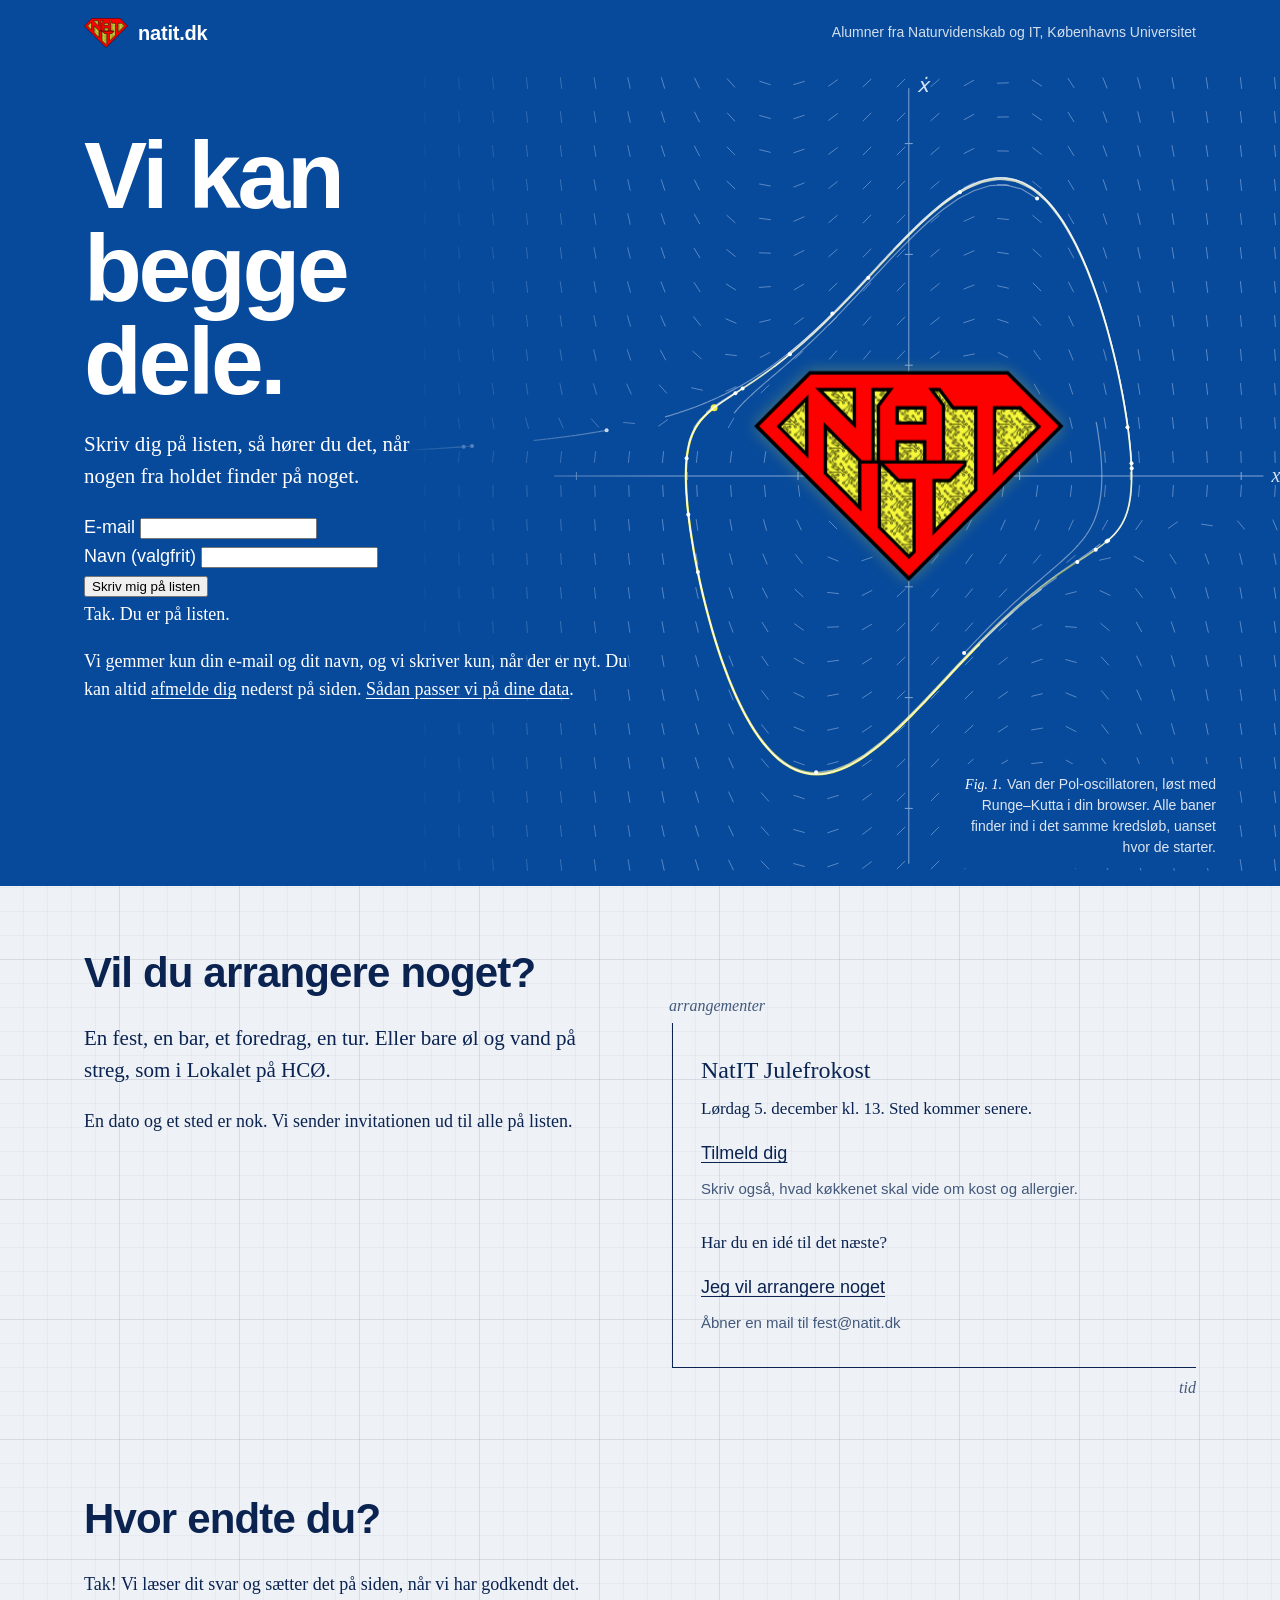
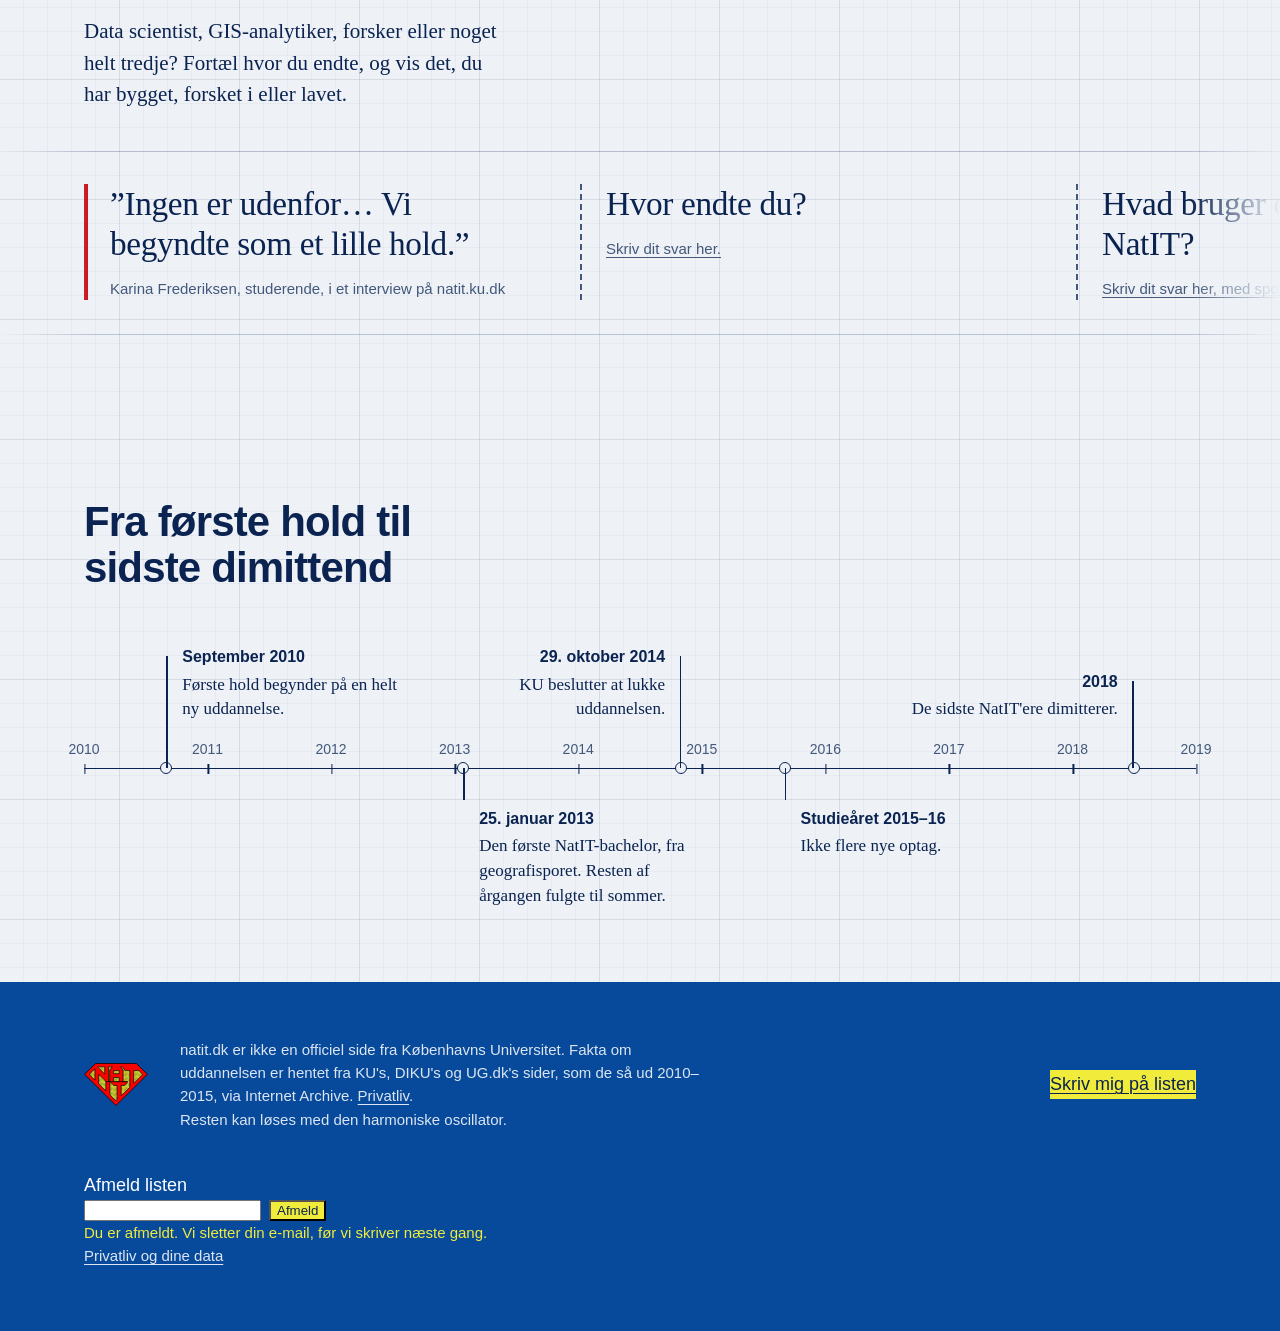
==== commit 38044655: "feat: make natit.dk work without JavaScript Forms are plain HTML posts; the Worker answers with a 30" ====
--- a/site/index.html
+++ b/site/index.html
@@ -9,14 +9,8 @@
 <link rel="icon" href="favicon.svg" type="image/svg+xml">
 <link rel="preconnect" href="https://fonts.bunny.net">
 <link rel="stylesheet" href="https://fonts.bunny.net/css?family=stix-two-text:400,400i,500,600|familjen-grotesk:400,500,600,700&display=swap">
-<script>
-(() => {
-  const d = new Date(), m = d.getMonth(), t = d.getDate();
-  const theme = new URLSearchParams(location.search).get('theme');
-  const jul = theme ? theme === 'christmas' : (m === 10 && t >= 24) || (m === 11 && t <= 26);
-  document.documentElement.className = jul ? 'js xmas' : 'js';
-})();
-</script>
+<script>document.documentElement.classList.replace('no-js', 'js')</script>
+<link rel="stylesheet" href="/form.css">
 <style>
 :root {
   --papir: #EEF2F7;
@@ -107,49 +101,6 @@
 h1 { font-size: clamp(2.75rem, 7.4vw, 6rem); line-height: .98; letter-spacing: -.035em; max-width: 9ch; }
 .hero .lead { margin-top: 22px; max-width: 34ch; }
 
-.legend { margin-top: 32px; max-width: 30rem; background: var(--felt); color: var(--blaek); border-radius: 6px; padding: 20px; box-shadow: 0 2px 0 rgba(4,30,70,.35); }
-.legend :focus-visible { outline-color: var(--rod); }
-.legend button:focus-visible { outline-color: var(--blaek); }
-.field + .field { margin-top: 14px; }
-.field label { display: block; font-size: .9375rem; font-weight: 500; margin-bottom: 6px; }
-.field label span { font-weight: 400; color: var(--blaek2); }
-input[type=email], input[type=text], input[type=url], input[type=number], select, textarea {
-  width: 100%; height: 48px; padding: 0 14px;
-  font: 400 1.0625rem var(--sans); color: var(--blaek);
-  background: #fff; border: 1.5px solid var(--blaek2); border-radius: 4px;
-}
-input:focus-visible, select:focus-visible, textarea:focus-visible { outline: 3px solid var(--rod); outline-offset: 1px; border-color: var(--blaek); }
-input[aria-invalid=true] { border-color: var(--rod); }
-textarea { height: auto; min-height: 96px; padding: 10px 14px; line-height: 1.45; resize: vertical; }
-.hint { margin: -2px 0 6px; font: 400 .875rem/1.4 var(--sans); color: var(--blaek2); }
-fieldset { border: 0; padding: 0; margin: 0; min-width: 0; }
-fieldset legend { padding: 0; margin-bottom: 6px; font: 500 .9375rem var(--sans); }
-fieldset legend span { font-weight: 400; color: var(--blaek2); }
-.checks { display: flex; flex-wrap: wrap; gap: 8px 18px; }
-.checks label, .consent { display: flex; gap: 8px; align-items: flex-start; font: 400 1rem/1.4 var(--sans); }
-input[type=checkbox], input[type=radio] { width: 20px; height: 20px; margin: 1px 0 0; flex: none; accent-color: var(--rod); }
-dialog.pop { padding: 0; border: 0; background: none; color: var(--blaek); width: min(36rem, calc(100vw - 24px)); max-height: calc(100dvh - 24px); overflow: auto; }
-dialog.pop::backdrop { background: rgba(4, 30, 70, .62); }
-.pop .legend { position: relative; margin: 0; max-width: none; padding: 24px; }
-.pop h2 { margin-right: 48px; font-size: 1.75rem; line-height: 1.1; }
-.pop .sub { margin-top: 8px; font: 400 1rem/1.5 var(--sans); color: var(--blaek2); }
-.pop .field, .pop .row, .pop fieldset, .pop .consent { margin-top: 16px; }
-.pop .row .field { margin-top: 0; }
-.x { position: absolute; top: 12px; right: 12px; width: 44px; height: 44px; border: 0; border-radius: 4px; background: none; color: var(--blaek); font: 400 1.75rem/1 var(--sans); cursor: pointer; }
-.x:hover { background: var(--papir); }
-.err { margin: 6px 0 0; font: 500 .9375rem/1.4 var(--sans); color: var(--rod); }
-.err:empty { display: none; }
-.row { display: grid; gap: 14px; }
-@media (min-width: 520px) { .row { grid-template-columns: 1.3fr 1fr; } .row .field + .field { margin-top: 0; } }
-.btn, button[type=submit] {
-  display: inline-flex; align-items: center; justify-content: center; min-height: 50px;
-  margin-top: 16px; padding: 0 24px; border: 0; border-radius: 4px; cursor: pointer;
-  font: 600 1.0625rem/1 var(--sans); color: #fff; background: var(--rod); text-decoration: none;
-}
-.btn:hover, button[type=submit]:hover { background: #A00E16; }
-.btn:focus-visible, button[type=submit]:focus-visible { outline: 3px solid var(--blaek); outline-offset: 3px; }
-.next { margin: 14px 0 0; font: 400 .9375rem/1.5 var(--sans); color: var(--blaek2); }
-button:disabled { opacity: .6; cursor: progress; }
 
 @media (min-width: 600px) {
   .hero-fig { height: 330px; --ph: 290px; --u: 39px; }
@@ -173,9 +124,10 @@
 .strip blockquote { margin: 0; }
 .strip .q { margin: 0; font: 400 clamp(1.5rem, 2.6vw, 2.125rem)/1.2 var(--serif); letter-spacing: -.01em; }
 .strip figcaption, .strip .who { margin: 14px 0 0; font: 400 .9375rem/1.5 var(--sans); color: var(--blaek2); }
-.strip li.open a { display: block; text-decoration: none; }
+.strip li.open button { display: block; width: 100%; padding: 0; border: 0; background: none; color: inherit; font: inherit; text-align: left; cursor: pointer; }
+.strip li.open .q, .strip li.open .who { display: block; }
 .strip li.open .who { text-decoration: underline 1px; text-underline-offset: .18em; }
-.strip li.open a:hover .who { text-decoration-color: var(--rod); }
+.strip li.open button:hover .who { text-decoration-color: var(--rod); }
 @keyframes drift { to { transform: translateX(-50%); } }
 @media (prefers-reduced-motion: no-preference) {
   .js .strip { padding-inline: 0; overflow: hidden; mask-image: linear-gradient(90deg, transparent, #000 7%, #000 93%, transparent); }
@@ -243,7 +195,7 @@
 .inline button { margin-top: 0; flex: none; }
 footer button[type=submit] { background: var(--gul); color: var(--blaek); }
 footer button[type=submit]:hover { background: #fff; }
-footer .err { color: var(--gul); }
+footer .ok { color: var(--gul); }
 footer .next { color: rgba(255,255,255,.86); }
 footer a:not(.btn), .legend .next a { color: inherit; }
 
@@ -291,12 +243,11 @@
     <h1 id="h1" data-jul="God jul, NatIT.">Vi kan begge dele.</h1>
     <p class="lead" data-jul="Skriv dig på listen, så hører du det, når nogen fra holdet inviterer til julefrokost.">Skriv dig på listen, så hører du det, når nogen fra holdet finder på noget.</p>
 
-    <form id="tilmeld" class="legend" method="post" action="/api/subscribe" data-done="Tak. Du er på listen.">
+    <form id="tilmeld" class="legend" method="post" action="/api/subscribe">
       <div class="row">
         <div class="field">
           <label for="email">E-mail</label>
-          <input id="email" name="email" type="email" required autocomplete="email" inputmode="email" spellcheck="false" aria-describedby="email-err">
-          <p class="err" id="email-err" aria-live="polite"></p>
+          <input id="email" name="email" type="email" required autocomplete="email" inputmode="email" spellcheck="false">
         </div>
         <div class="field">
           <label for="name">Navn <span>(valgfrit)</span></label>
@@ -304,7 +255,7 @@
         </div>
       </div>
       <button type="submit">Skriv mig på listen</button>
-      <noscript><p class="err">Tilmelding kræver JavaScript. Skriv ellers til hej@natit.dk.</p></noscript>
+      <p class="ok" id="tilmeldt">Tak. Du er på listen.</p>
       <p class="next" aria-live="polite">Vi gemmer kun din e-mail og dit navn, og vi skriver kun, når der er nyt. Du kan altid <a href="#afmeld">afmelde dig</a> nederst på siden. <a href="/privatliv">Sådan passer vi på dine data</a>.</p>
     </form>
   </div>
@@ -323,7 +274,7 @@
         <span class="ax x" aria-hidden="true">tid</span>
         <h3>NatIT Julefrokost</h3>
         <p><time datetime="2026-12-05T13:00">Lørdag 5. december kl. 13</time>. Sted kommer senere.</p>
-        <a class="btn" href="mailto:fest@natit.dk?subject=Tilmelding%20til%20julefrokost" data-dialog="julefrokost">Tilmeld dig</a>
+        <a class="btn" href="/julefrokost">Tilmeld dig</a>
         <small>Skriv også, hvad køkkenet skal vide om kost og allergier.</small>
         <p>Har du en idé til det næste?</p>
         <a class="btn" href="mailto:fest@natit.dk?subject=Jeg%20vil%20gerne%20arrangere%20noget%20for%20NatIT%27ere&amp;body=Hej%2C%0A%0AJeg%20vil%20gerne%20arrangere%20noget.%0A%0AHvad%3A%20%0AHvorn%C3%A5r%20og%20hvor%3A%20%0AMin%20%C3%A5rgang%20og%20mit%20spor%3A%20%0A">Jeg vil arrangere noget</a>
@@ -336,17 +287,18 @@
 <section class="where" aria-labelledby="h-where">
   <div class="wrap">
     <h2 id="h-where">Hvor endte du?</h2>
+    <p class="ok" id="tak-citat">Tak! Vi læser dit svar og sætter det på siden, når vi har godkendt det.</p>
     <p class="lead">Data scientist, GIS-analytiker, forsker eller noget helt tredje? Fortæl hvor du endte, og vis det, du har bygget, forsket i eller lavet.</p>
   </div>
   <div class="strip" role="region" aria-label="Citater fra NatIT'ere" tabindex="0">
     <div class="strip-track">
       <!-- Citaterne hentes fra Teable via /api/quotes (se TEABLE.md). Listen her vises, hvis det fejler. -->
       <ul class="strip-list">
-        <li><figure><blockquote><p class="q">”Ingen er udenfor… Vi begyndte som et lille hold.”</p></blockquote><figcaption>Karina Frederiksen, studerende, i et interview på natit.ku.dk</figcaption></figure></li>
-        <li class="open"><a href="mailto:hej@natit.dk?subject=Hvor%20endte%20jeg%3F" data-dialog="citat"><p class="q">Hvor endte du?</p><p class="who">Skriv dit svar her.</p></a></li>
-        <li class="open"><a href="mailto:hej@natit.dk?subject=Hvor%20endte%20jeg%3F" data-dialog="citat"><p class="q">Hvad bruger du stadig fra NatIT?</p><p class="who">Skriv dit svar her, med spor og årgang.</p></a></li>
-        <li class="open"><a href="mailto:hej@natit.dk?subject=Hvor%20endte%20jeg%3F" data-dialog="citat"><p class="q">Har du lavet noget, vi skal se?</p><p class="who">Send et link og to linjer om det.</p></a></li>
-        <li class="open"><a href="mailto:hej@natit.dk?subject=Hvor%20endte%20jeg%3F" data-dialog="citat"><p class="q">Hvem fra holdet ser du stadig?</p><p class="who">Skriv dit svar her.</p></a></li>
+        <li data-name="Karina Frederiksen"><figure><blockquote><p class="q">”Ingen er udenfor… Vi begyndte som et lille hold.”</p></blockquote><figcaption>Karina Frederiksen, studerende, i et interview på natit.ku.dk</figcaption></figure></li>
+        <li class="open"><button type="button" popovertarget="citat"><span class="q">Hvor endte du?</span><span class="who">Skriv dit svar her.</span></button></li>
+        <li class="open"><button type="button" popovertarget="citat"><span class="q">Hvad bruger du stadig fra NatIT?</span><span class="who">Skriv dit svar her, med spor og årgang.</span></button></li>
+        <li class="open"><button type="button" popovertarget="citat"><span class="q">Har du lavet noget, vi skal se?</span><span class="who">Send et link og to linjer om det.</span></button></li>
+        <li class="open"><button type="button" popovertarget="citat"><span class="q">Hvem fra holdet ser du stadig?</span><span class="who">Skriv dit svar her.</span></button></li>
       </ul>
     </div>
   </div>
@@ -376,23 +328,22 @@
     <p>natit.dk er ikke en officiel side fra Københavns Universitet. Fakta om uddannelsen er hentet fra KU's, DIKU's og UG.dk's sider, som de så ud 2010–2015, via Internet Archive. <a href="/privatliv">Privatliv</a>.<br><span data-jul="Sneen falder med luftmodstand og vind, løst med Euler i din browser.">Resten kan løses med den harmoniske oscillator.</span></p>
     <a class="btn" href="#tilmeld">Skriv mig på listen</a>
   </div>
-  <form id="afmeld" class="wrap" method="post" action="/api/unsubscribe" data-done="Du er afmeldt. Vi sletter din e-mail, før vi skriver næste gang.">
+  <form id="afmeld" class="wrap" method="post" action="/api/unsubscribe">
     <div class="field">
       <label for="afmeld-email">Afmeld listen</label>
       <div class="inline">
-        <input id="afmeld-email" name="email" type="email" required autocomplete="email" inputmode="email" spellcheck="false" aria-describedby="afmeld-err">
+        <input id="afmeld-email" name="email" type="email" required autocomplete="email" inputmode="email" spellcheck="false">
         <button type="submit">Afmeld</button>
       </div>
-      <p class="err" id="afmeld-err" aria-live="polite"></p>
-    </div>
-    <noscript><p class="err">Afmelding kræver JavaScript. Skriv ellers til hej@natit.dk.</p></noscript>
+    </div>
+    <p class="ok" id="afmeldt">Du er afmeldt. Vi sletter din e-mail, før vi skriver næste gang.</p>
     <p class="next" aria-live="polite"><a href="/privatliv">Privatliv og dine data</a></p>
   </form>
 </footer>
 
-<dialog id="citat" class="pop" aria-labelledby="citat-h">
-  <form class="legend" method="post" action="/api/quote" data-done="Tak! Vi læser dit svar og sætter det på siden, når vi har godkendt det.">
-    <button type="button" class="x" data-close aria-label="Luk">×</button>
+<div id="citat" class="pop" popover role="dialog" aria-labelledby="citat-h">
+  <form class="legend stack" method="post" action="/api/quote">
+    <button type="button" class="luk" popovertarget="citat" popovertargetaction="hide" aria-label="Luk">×</button>
     <h2 id="citat-h">Hvor endte du?</h2>
     <p class="sub">Dit svar kan komme i striben på forsiden. Vi læser alle svar, før de bliver vist.</p>
     <div class="field">
@@ -425,60 +376,12 @@
     <div class="field">
       <label for="c-email">E-mail <span>(valgfrit)</span></label>
       <p class="hint" id="c-email-hint">Kun så vi kan kontakte dig. Vises aldrig.</p>
-      <input id="c-email" name="email" type="email" maxlength="254" autocomplete="email" inputmode="email" spellcheck="false" aria-describedby="c-email-hint c-err">
+      <input id="c-email" name="email" type="email" maxlength="254" autocomplete="email" inputmode="email" spellcheck="false" aria-describedby="c-email-hint">
     </div>
     <label class="consent"><input type="checkbox" name="samtykke" value="ja" required><span>Jeg giver lov til, at natit.dk viser mit navn, spor, årgang, svar og link offentligt. Min e-mail vises ikke. <a href="/privatliv">Privatliv</a></span></label>
-    <p class="err" id="c-err" aria-live="polite"></p>
     <button type="submit">Send</button>
-    <p class="next" aria-live="polite"></p>
   </form>
-</dialog>
-
-<dialog id="julefrokost" class="pop" aria-labelledby="jf-h">
-  <form class="legend" method="post" action="/api/signup" data-done="Tak! Du er tilmeldt. Vi skriver, når planen er klar.">
-    <input type="hidden" name="event" value="recMnXWr0zAMUocMaW2">
-    <button type="button" class="x" data-close aria-label="Luk">×</button>
-    <h2 id="jf-h">Tilmeld dig julefrokosten</h2>
-    <p class="sub">Lørdag 5. december kl. 13. Sted kommer senere.</p>
-    <div class="field">
-      <label for="j-navn">Navn</label>
-      <input id="j-navn" name="navn" type="text" required maxlength="200" autocomplete="name">
-    </div>
-    <fieldset>
-      <legend>Kommer du?</legend>
-      <div class="checks">
-        <label><input type="radio" name="kommer" value="Ja" required> Ja</label>
-        <label><input type="radio" name="kommer" value="Måske"> Måske</label>
-        <label><input type="radio" name="kommer" value="Nej"> Nej</label>
-      </div>
-    </fieldset>
-    <div class="field">
-      <label for="j-email">E-mail <span>(valgfrit)</span></label>
-      <p class="hint" id="j-email-hint">Så vi kan sende detaljer, når planen er klar.</p>
-      <input id="j-email" name="email" type="email" maxlength="254" autocomplete="email" inputmode="email" spellcheck="false" aria-describedby="j-email-hint j-err">
-    </div>
-    <fieldset>
-      <legend>Kost og allergier <span>(valgfrit)</span></legend>
-      <p class="hint">Bruges kun til maden og slettes efter arrangementet.</p>
-      <div class="checks">
-        <label><input type="checkbox" name="kost" value="Vegetar"> Vegetar</label>
-        <label><input type="checkbox" name="kost" value="Vegansk"> Vegansk</label>
-        <label><input type="checkbox" name="kost" value="Glutenfri"> Glutenfri</label>
-        <label><input type="checkbox" name="kost" value="Laktosefri"> Laktosefri</label>
-        <label><input type="checkbox" name="kost" value="Nødder"> Nødder</label>
-        <label><input type="checkbox" name="kost" value="Fisk og skaldyr"> Fisk og skaldyr</label>
-        <label><input type="checkbox" name="kost" value="Intet svinekød"> Intet svinekød</label>
-      </div>
-    </fieldset>
-    <div class="field">
-      <label for="j-bem">Andet, vi skal vide? <span>(valgfrit)</span></label>
-      <textarea id="j-bem" name="bemaerkning" maxlength="1000" rows="3"></textarea>
-    </div>
-    <p class="err" id="j-err" aria-live="polite"></p>
-    <button type="submit">Tilmeld mig</button>
-    <p class="next" aria-live="polite"></p>
-  </form>
-</dialog>
+</div>
 
 <script>
 (() => {
@@ -492,10 +395,6 @@
     return e;
   };
   const XMAS = document.documentElement.classList.contains('xmas');
-  if (XMAS) {
-    for (const e of document.querySelectorAll('[data-jul]')) e.textContent = e.dataset.jul;
-    document.querySelector('meta[name=theme-color]').content = '#0B5130';
-  }
   const f1 = n => Math.round(n * 10) / 10;
   const poly = pts => pts.map(p => f1(p[0]) + ',' + f1(p[1])).join(' ');
   const rk4 = (f, s, h) => {
@@ -504,50 +403,6 @@
     return [s[0] + h / 6 * (a[0] + 2 * b[0] + 2 * c[0] + d[0]), s[1] + h / 6 * (a[1] + 2 * b[1] + 2 * c[1] + d[1])];
   };
 
-  for (const form of document.querySelectorAll('form[data-done]')) {
-    const { done } = form.dataset;
-    const email = form.querySelector('input[type=email]');
-    const err = form.querySelector('.err');
-    const next = form.querySelector('.next');
-    const btn = form.querySelector('button[type=submit]');
-    const check = () => {
-      const v = email.value.trim();
-      const msg = !v ? (email.required ? 'Skriv din e-mailadresse.' : '') : email.validity.typeMismatch || !/^[^@\s]+@[^@\s]+\.[^@\s]+$/.test(v) ? 'Det ligner ikke en e-mailadresse. Tjek, at der står fx navn@domæne.dk.' : '';
-      err.textContent = msg;
-      email.setAttribute('aria-invalid', msg ? 'true' : 'false');
-      return !msg;
-    };
-    form.addEventListener('submit', async e => {
-      e.preventDefault();
-      if (!check()) return email.focus();
-      if (!form.reportValidity()) return;
-      btn.disabled = true;
-      try {
-        const res = await fetch(form.action, { method: 'POST', body: new FormData(form) });
-        if (!res.ok) throw res.status;
-        form.reset();
-        next.textContent = done;
-        next.scrollIntoView({ block: 'nearest' });
-      } catch (status) {
-        err.textContent = status === 429 ? 'Du har prøvet mange gange på kort tid. Vent et minut, og prøv igen.' : 'Det gik ikke. Prøv igen, eller skriv til hej@natit.dk.';
-      }
-      btn.disabled = false;
-    });
-    email.addEventListener('input', () => { if (email.getAttribute('aria-invalid') === 'true') check(); });
-    form.noValidate = true;
-  }
-  document.addEventListener('click', e => {
-    const open = e.target.closest('[data-dialog]');
-    if (open) {
-      const d = document.getElementById(open.dataset.dialog), q = open.querySelector('.q');
-      if (q) d.querySelector('h2').textContent = q.textContent;
-      d.querySelector('.next').textContent = d.querySelector('.err').textContent = '';
-      e.preventDefault();
-      d.showModal();
-    } else if (e.target.closest('[data-close]') || e.target.localName === 'dialog') e.target.closest('dialog').close();
-  });
-  const linked = document.getElementById(decodeURIComponent(location.hash.slice(1)));
-  if (linked?.localName === 'dialog') linked.showModal();
 
   const vdp = s => [s[1], 1.0 * (1 - s[0] * s[0]) * s[1] - s[0]];
   const phase = document.getElementById('phase');
@@ -770,29 +625,10 @@
   });
 
   const strip = document.querySelector('.strip');
-  const list = strip.querySelector('ul');
-  const el = (tag, text, cls) => { const e = document.createElement(tag); if (text) e.textContent = text; if (cls) e.className = cls; return e; };
-  const quoteItem = q => {
-    const cap = el('figcaption', [q.name, [q.track, q.year].filter(Boolean).join(' '), q.now].filter(Boolean).join(', '));
-    if (q.link && /^https?:\/\//i.test(q.link)) { const a = el('a', 'Se det'); a.href = q.link; a.rel = 'noopener'; cap.append(cap.textContent ? ' · ' : '', a); }
-    const bq = el('blockquote'), fig = el('figure'), li = el('li');
-    bq.append(el('p', '”' + q.quote + '”', 'q')); fig.append(bq, cap); li.append(fig);
-    return li;
-  };
-  const fill = quotes => {
-    if (!Array.isArray(quotes) || !quotes.length || strip.getBoundingClientRect().top < innerHeight) return;
-    const asks = [...list.querySelectorAll('.open')], first = list.querySelector('li:not(.open)');
-    const own = quotes.some(q => q.name && first.querySelector('figcaption').textContent.startsWith(q.name));
-    const qs = (own ? [] : [first]).concat(quotes.map(quoteItem));
-    list.replaceChildren(...(qs.length < 3 ? qs.concat(asks) : qs.flatMap((li, i) => i % 3 === 2 || i === qs.length - 1 ? [li, asks[Math.floor(i / 3) % asks.length].cloneNode(true)] : [li])));
-  };
-  const loop = () => {
-    const dup = list.cloneNode(true);
-    dup.setAttribute('aria-hidden', 'true');
-    for (const a of dup.querySelectorAll('a')) a.tabIndex = -1;
-    strip.firstElementChild.append(dup);
-  };
-  Promise.resolve().then(() => fetch('/api/quotes', { signal: AbortSignal.timeout(4000) })).then(r => r.ok ? r.json() : []).then(fill).catch(() => {}).finally(loop);
+  const dup = strip.querySelector('ul').cloneNode(true);
+  dup.setAttribute('aria-hidden', 'true');
+  for (const b of dup.querySelectorAll('a, button')) b.tabIndex = -1;
+  strip.firstElementChild.append(dup);
 
   let vis = false, raf = 0, last = 0;
   function frame(now) {
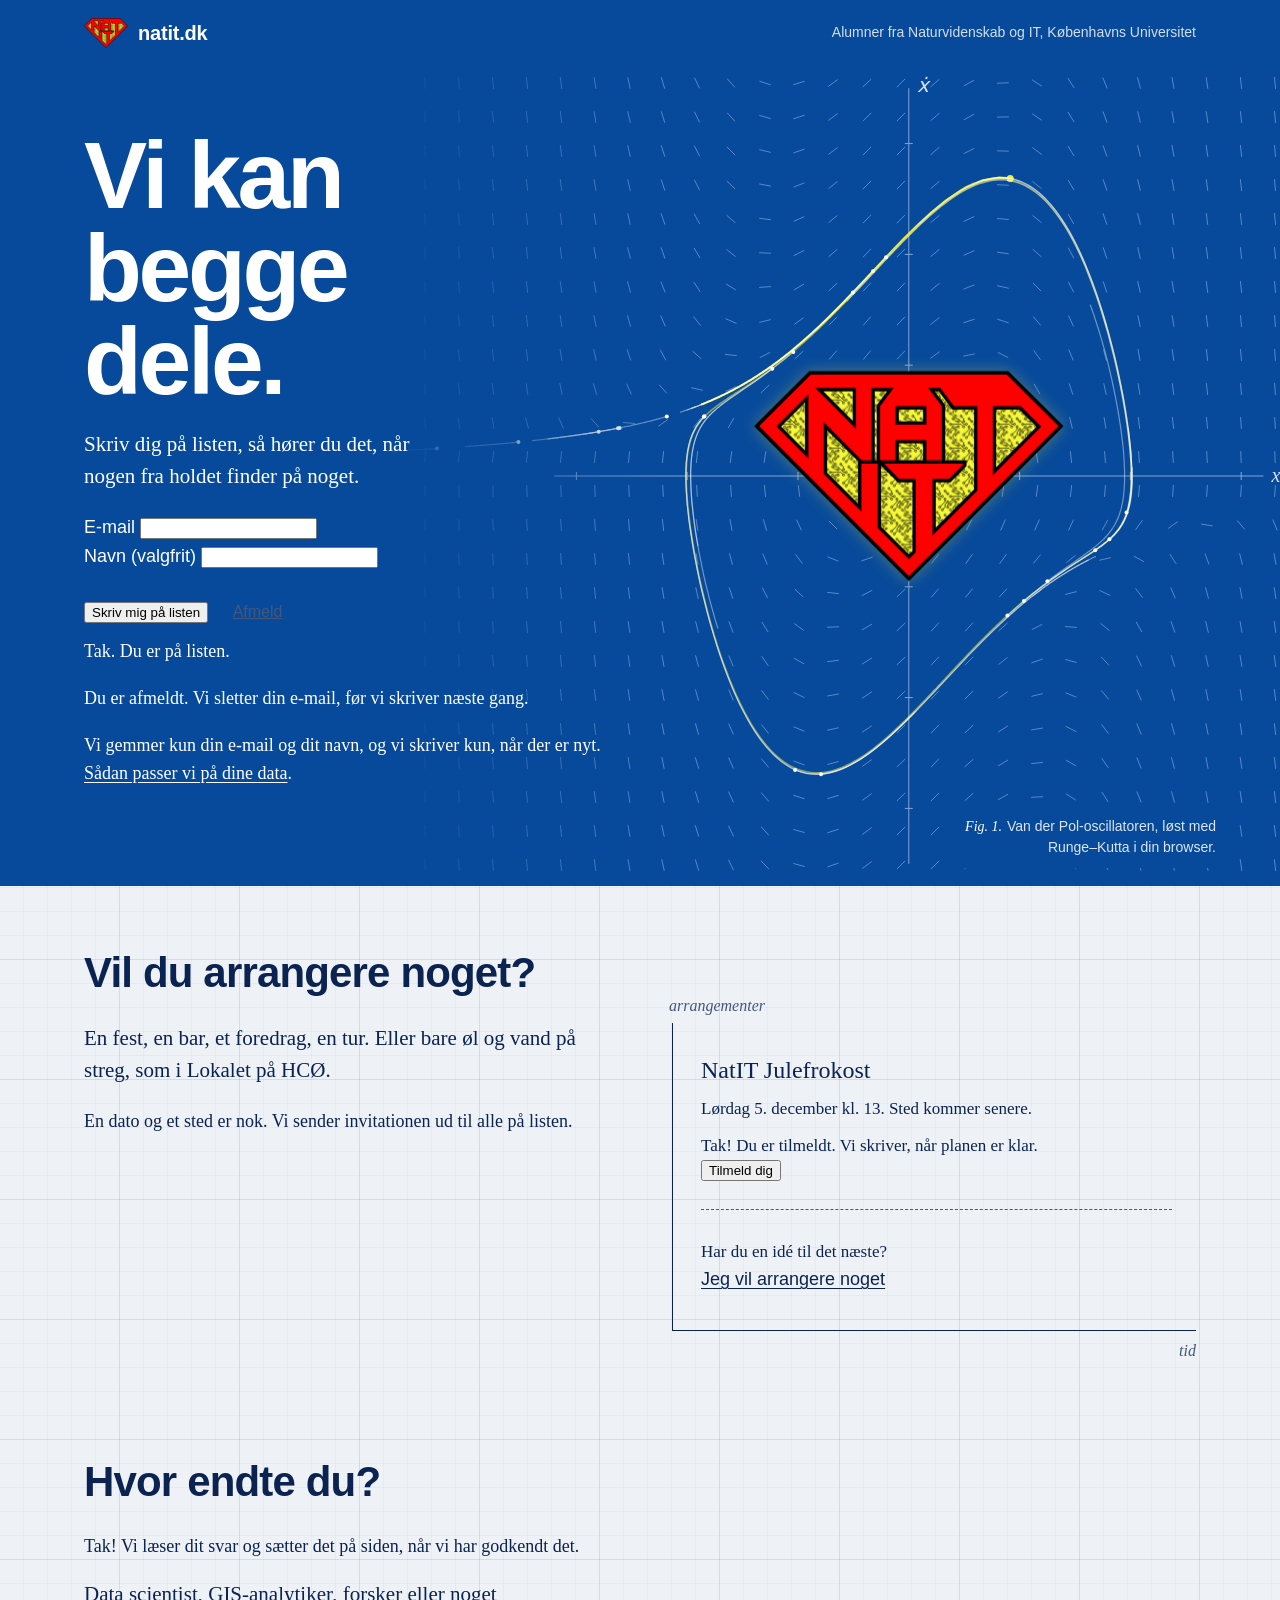
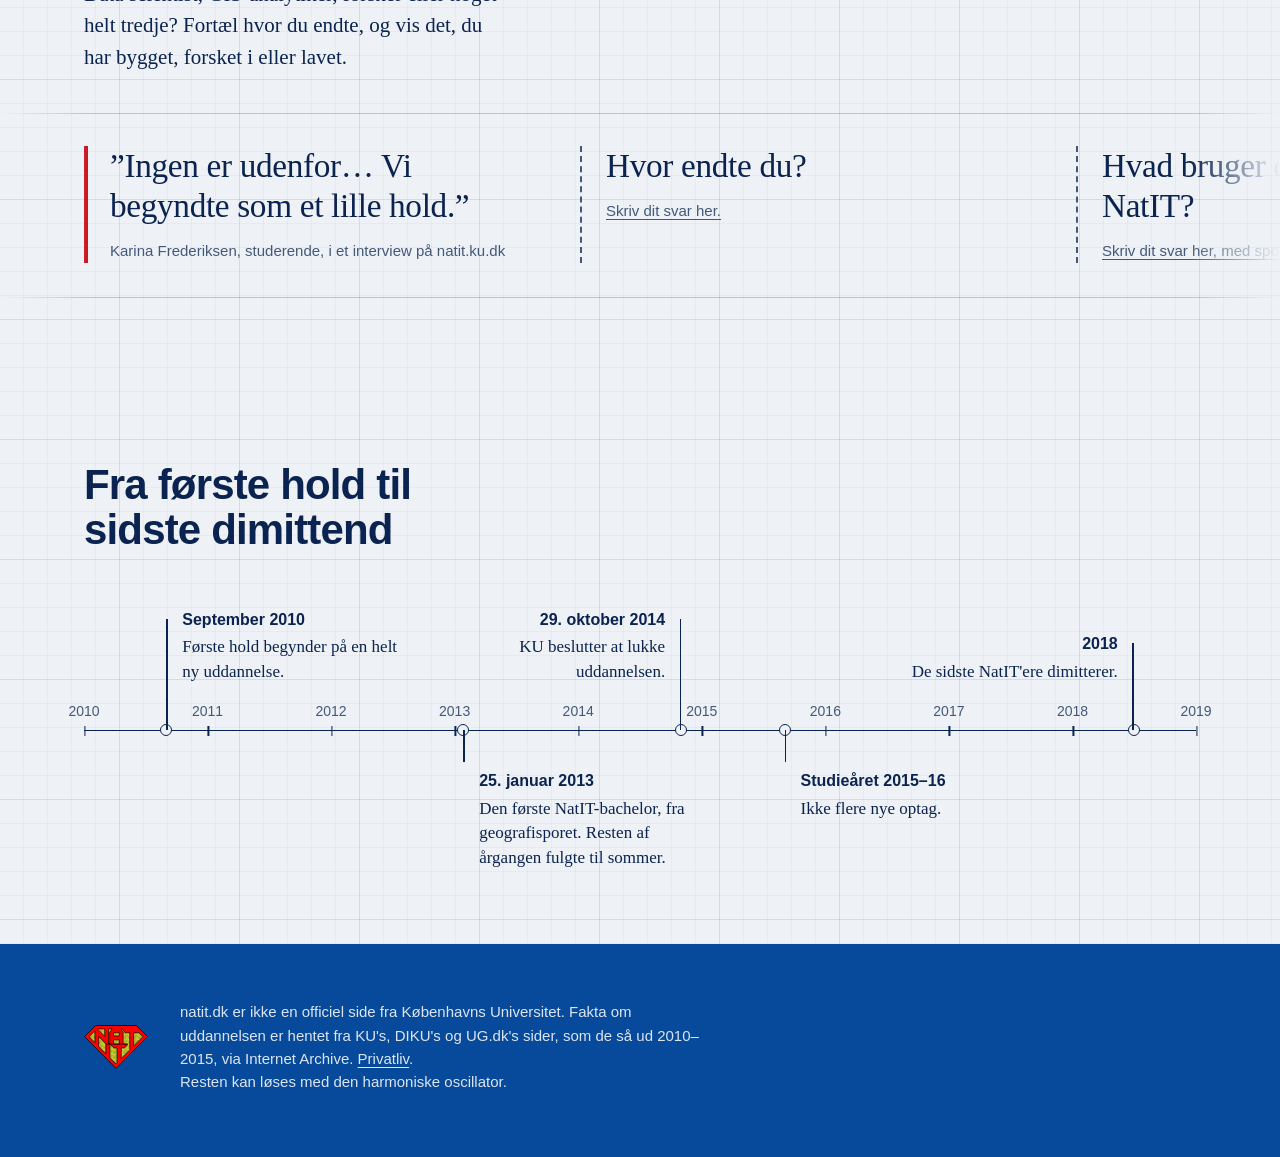
==== commit 234dbd66: "feat: move event signup into a popover and merge list subscribe/unsubscribe - Julefrokost signup ope" ====
--- a/site/index.html
+++ b/site/index.html
@@ -176,28 +176,19 @@
 .empty .ax.y { left: -4px; top: -26px; }
 .empty .ax.x { right: 0; bottom: -30px; }
 .empty h3 { font-size: 1.5rem; }
-.empty p { margin-top: 10px; font-size: 1.0625rem; }
+.empty p { margin: 10px 0 0; font-size: 1.0625rem; }
 .empty .btn { align-self: flex-start; }
-.empty small { display: block; margin-top: 12px; font: 400 .9375rem var(--sans); color: var(--blaek2); }
-.empty small + p { margin-top: 32px; }
+.empty hr { width: 100%; margin: 28px 0 18px; border: 0; border-top: 1.5px dashed var(--blaek2); }
 
 footer { padding-block: 56px 64px; background: var(--blaa); color: #fff; }
-footer :focus-visible, footer .btn:focus-visible { outline-color: var(--gul); }
+footer :focus-visible { outline-color: var(--gul); }
 footer img { width: 64px; height: auto; display: block; }
 footer .wrap { display: grid; gap: 24px; }
-@media (min-width: 820px) { footer .wrap { grid-template-columns: auto 1fr auto; align-items: center; gap: 32px; } }
+@media (min-width: 820px) { footer .wrap { grid-template-columns: auto 1fr; align-items: center; gap: 32px; } }
 footer p { font: 400 .9375rem/1.55 var(--sans); color: rgba(255,255,255,.86); margin: 0; max-width: 64ch; }
-footer .btn { margin-top: 0; justify-self: start; background: var(--gul); color: var(--blaek); }
-footer .btn:hover { background: #fff; }
-footer form.wrap { display: block; margin-top: 40px; }
-footer .field { max-width: 30rem; }
-.inline { display: flex; gap: 8px; }
-.inline button { margin-top: 0; flex: none; }
-footer button[type=submit] { background: var(--gul); color: var(--blaek); }
-footer button[type=submit]:hover { background: #fff; }
-footer .ok { color: var(--gul); }
-footer .next { color: rgba(255,255,255,.86); }
-footer a:not(.btn), .legend .next a { color: inherit; }
+.afmeld { min-height: 50px; margin: 16px 0 0 8px; padding: 0 12px; border: 0; border-radius: 4px; background: none; color: var(--blaek2); font: 500 1rem/1 var(--sans); text-decoration: underline; cursor: pointer; }
+.afmeld:hover { color: var(--blaek); }
+footer a, .legend .next a { color: inherit; }
 
 .xmas { --blaa: #0B5130; }
 .xmas .hero::before { content: ''; position: absolute; z-index: 2; left: 0; right: 0; top: 0; height: 26px; pointer-events: none; background: url("data:image/svg+xml,%3Csvg xmlns='http://www.w3.org/2000/svg' viewBox='0 0 96 26'%3E%3Cpath d='M0 2Q24 14 48 2T96 2' fill='none' stroke='%23062a19' stroke-width='1.5'/%3E%3Cg stroke='%23062a19' stroke-width='1'%3E%3Cellipse cx='12' cy='14' rx='4' ry='6' fill='%23FF3B3B'/%3E%3Cellipse cx='36' cy='14' rx='4' ry='6' fill='%23F1EC3C'/%3E%3Cellipse cx='60' cy='14' rx='4' ry='6' fill='%236EC6FF'/%3E%3Cellipse cx='84' cy='14' rx='4' ry='6' fill='%23fff'/%3E%3C/g%3E%3C/svg%3E") 0 0 / 96px 26px repeat-x; filter: drop-shadow(0 0 6px rgba(255,236,120,.8)); }
@@ -237,7 +228,7 @@
   <figure class="hero-fig">
     <svg id="phase" aria-hidden="true"></svg>
     <img class="hero-logo" src="natit-logo.svg" alt="NatIT">
-    <figcaption aria-hidden="true"><span class="fn">Fig. 1.</span><span data-jul="Van der Pol-oscillatoren med julelys på grænsecyklen. Alle baner finder hjem til jul, uanset hvor de starter.">Van der Pol-oscillatoren, løst med Runge–Kutta i din browser. Alle baner finder ind i det samme kredsløb, uanset hvor de starter.</span></figcaption>
+    <figcaption aria-hidden="true"><span class="fn">Fig. 1.</span><span data-jul="Van der Pol-oscillatoren med julelys på grænsecyklen.">Van der Pol-oscillatoren, løst med Runge–Kutta i din browser.</span></figcaption>
   </figure>
   <div class="wrap hero-text">
     <h1 id="h1" data-jul="God jul, NatIT.">Vi kan begge dele.</h1>
@@ -255,8 +246,10 @@
         </div>
       </div>
       <button type="submit">Skriv mig på listen</button>
+      <button class="afmeld" formaction="/api/unsubscribe">Afmeld</button>
       <p class="ok" id="tilmeldt">Tak. Du er på listen.</p>
-      <p class="next" aria-live="polite">Vi gemmer kun din e-mail og dit navn, og vi skriver kun, når der er nyt. Du kan altid <a href="#afmeld">afmelde dig</a> nederst på siden. <a href="/privatliv">Sådan passer vi på dine data</a>.</p>
+      <p class="ok" id="afmeldt">Du er afmeldt. Vi sletter din e-mail, før vi skriver næste gang.</p>
+      <p class="next" aria-live="polite">Vi gemmer kun din e-mail og dit navn, og vi skriver kun, når der er nyt. <a href="/privatliv">Sådan passer vi på dine data</a>.</p>
     </form>
   </div>
 </section>
@@ -272,13 +265,13 @@
       <div class="empty">
         <span class="ax y" aria-hidden="true">arrangementer</span>
         <span class="ax x" aria-hidden="true">tid</span>
-        <h3>NatIT Julefrokost</h3>
+        <h3 id="julefrokost">NatIT Julefrokost</h3>
         <p><time datetime="2026-12-05T13:00">Lørdag 5. december kl. 13</time>. Sted kommer senere.</p>
-        <a class="btn" href="/julefrokost">Tilmeld dig</a>
-        <small>Skriv også, hvad køkkenet skal vide om kost og allergier.</small>
+        <p class="ok" id="tak-tilmelding">Tak! Du er tilmeldt. Vi skriver, når planen er klar.</p>
+        <button type="button" class="btn" popovertarget="jul">Tilmeld dig</button>
+        <hr>
         <p>Har du en idé til det næste?</p>
         <a class="btn" href="mailto:fest@natit.dk?subject=Jeg%20vil%20gerne%20arrangere%20noget%20for%20NatIT%27ere&amp;body=Hej%2C%0A%0AJeg%20vil%20gerne%20arrangere%20noget.%0A%0AHvad%3A%20%0AHvorn%C3%A5r%20og%20hvor%3A%20%0AMin%20%C3%A5rgang%20og%20mit%20spor%3A%20%0A">Jeg vil arrangere noget</a>
-        <small>Åbner en mail til fest@natit.dk</small>
       </div>
     </div>
   </div>
@@ -326,20 +319,54 @@
   <div class="wrap">
     <img src="natit-logo.svg" alt="" width="64" height="44">
     <p>natit.dk er ikke en officiel side fra Københavns Universitet. Fakta om uddannelsen er hentet fra KU's, DIKU's og UG.dk's sider, som de så ud 2010–2015, via Internet Archive. <a href="/privatliv">Privatliv</a>.<br><span data-jul="Sneen falder med luftmodstand og vind, løst med Euler i din browser.">Resten kan løses med den harmoniske oscillator.</span></p>
-    <a class="btn" href="#tilmeld">Skriv mig på listen</a>
   </div>
-  <form id="afmeld" class="wrap" method="post" action="/api/unsubscribe">
+</footer>
+
+<div id="jul" class="pop" popover role="dialog" aria-labelledby="jul-h">
+  <form class="legend stack" method="post" action="/api/signup">
+    <button type="button" class="luk" popovertarget="jul" popovertargetaction="hide" aria-label="Luk">×</button>
+    <h2 id="jul-h">NatIT Julefrokost</h2>
+    <p class="sub"><time datetime="2026-12-05T13:00">Lørdag 5. december kl. 13</time>. Sted kommer senere.</p>
+    <input type="hidden" name="event" value="recMnXWr0zAMUocMaW2">
     <div class="field">
-      <label for="afmeld-email">Afmeld listen</label>
-      <div class="inline">
-        <input id="afmeld-email" name="email" type="email" required autocomplete="email" inputmode="email" spellcheck="false">
-        <button type="submit">Afmeld</button>
+      <label for="j-navn">Navn</label>
+      <input id="j-navn" name="navn" type="text" required maxlength="200" autocomplete="name">
+    </div>
+    <fieldset>
+      <legend>Kommer du?</legend>
+      <div class="checks">
+        <label><input type="radio" name="kommer" value="Ja" required> Ja</label>
+        <label><input type="radio" name="kommer" value="Måske"> Måske</label>
+        <label><input type="radio" name="kommer" value="Nej"> Nej</label>
       </div>
-    </div>
-    <p class="ok" id="afmeldt">Du er afmeldt. Vi sletter din e-mail, før vi skriver næste gang.</p>
-    <p class="next" aria-live="polite"><a href="/privatliv">Privatliv og dine data</a></p>
+    </fieldset>
+    <div class="field">
+      <label for="j-email">E-mail <span>(valgfrit)</span></label>
+      <p class="hint" id="j-email-hint">Så vi kan sende detaljer, når planen er klar.</p>
+      <input id="j-email" name="email" type="email" maxlength="254" autocomplete="email" inputmode="email" spellcheck="false" aria-describedby="j-email-hint">
+    </div>
+    <fieldset>
+      <legend>Kost og allergier <span>(valgfrit)</span></legend>
+      <p class="hint">Bruges kun til maden og slettes efter arrangementet.</p>
+      <div class="checks">
+        <label><input type="checkbox" name="kost" value="Vegetar"> Vegetar</label>
+        <label><input type="checkbox" name="kost" value="Vegansk"> Vegansk</label>
+        <label><input type="checkbox" name="kost" value="Glutenfri"> Glutenfri</label>
+        <label><input type="checkbox" name="kost" value="Laktosefri"> Laktosefri</label>
+        <label><input type="checkbox" name="kost" value="Nødder"> Nødder</label>
+        <label><input type="checkbox" name="kost" value="Fisk og skaldyr"> Fisk og skaldyr</label>
+        <label><input type="checkbox" name="kost" value="Intet svinekød"> Intet svinekød</label>
+      </div>
+    </fieldset>
+    <div class="field">
+      <label for="j-bem">Andet, vi skal vide? <span>(valgfrit)</span></label>
+      <textarea id="j-bem" name="bemaerkning" maxlength="1000" rows="3"></textarea>
+    </div>
+    <button type="submit">Tilmeld mig</button>
+    <p class="next">Du kan tilmelde dig igen, hvis dit svar ændrer sig. Vi bruger dit nyeste svar. <a href="/privatliv">Privatliv</a></p>
   </form>
-</footer>
+</div>
+<script>if (location.hash === '#julefrokost') document.getElementById('jul').showPopover()</script>
 
 <div id="citat" class="pop" popover role="dialog" aria-labelledby="citat-h">
   <form class="legend stack" method="post" action="/api/quote">
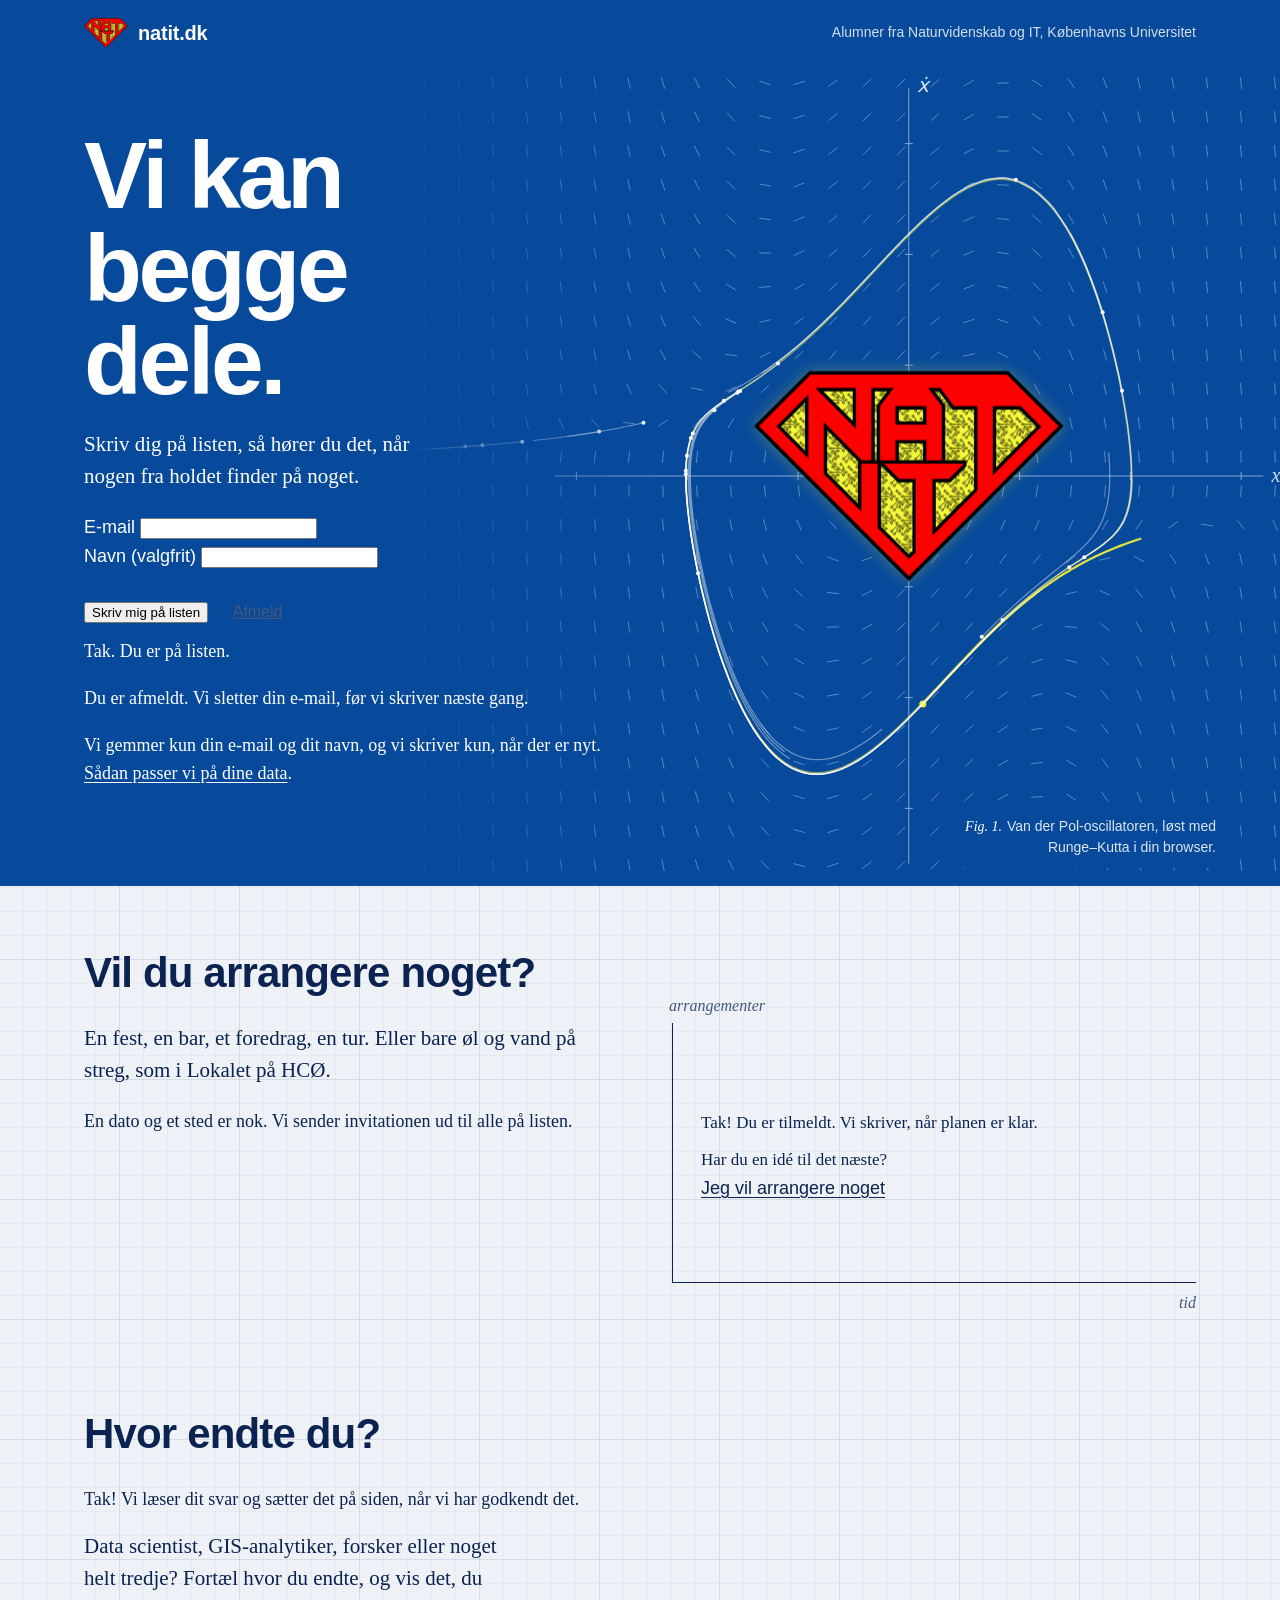
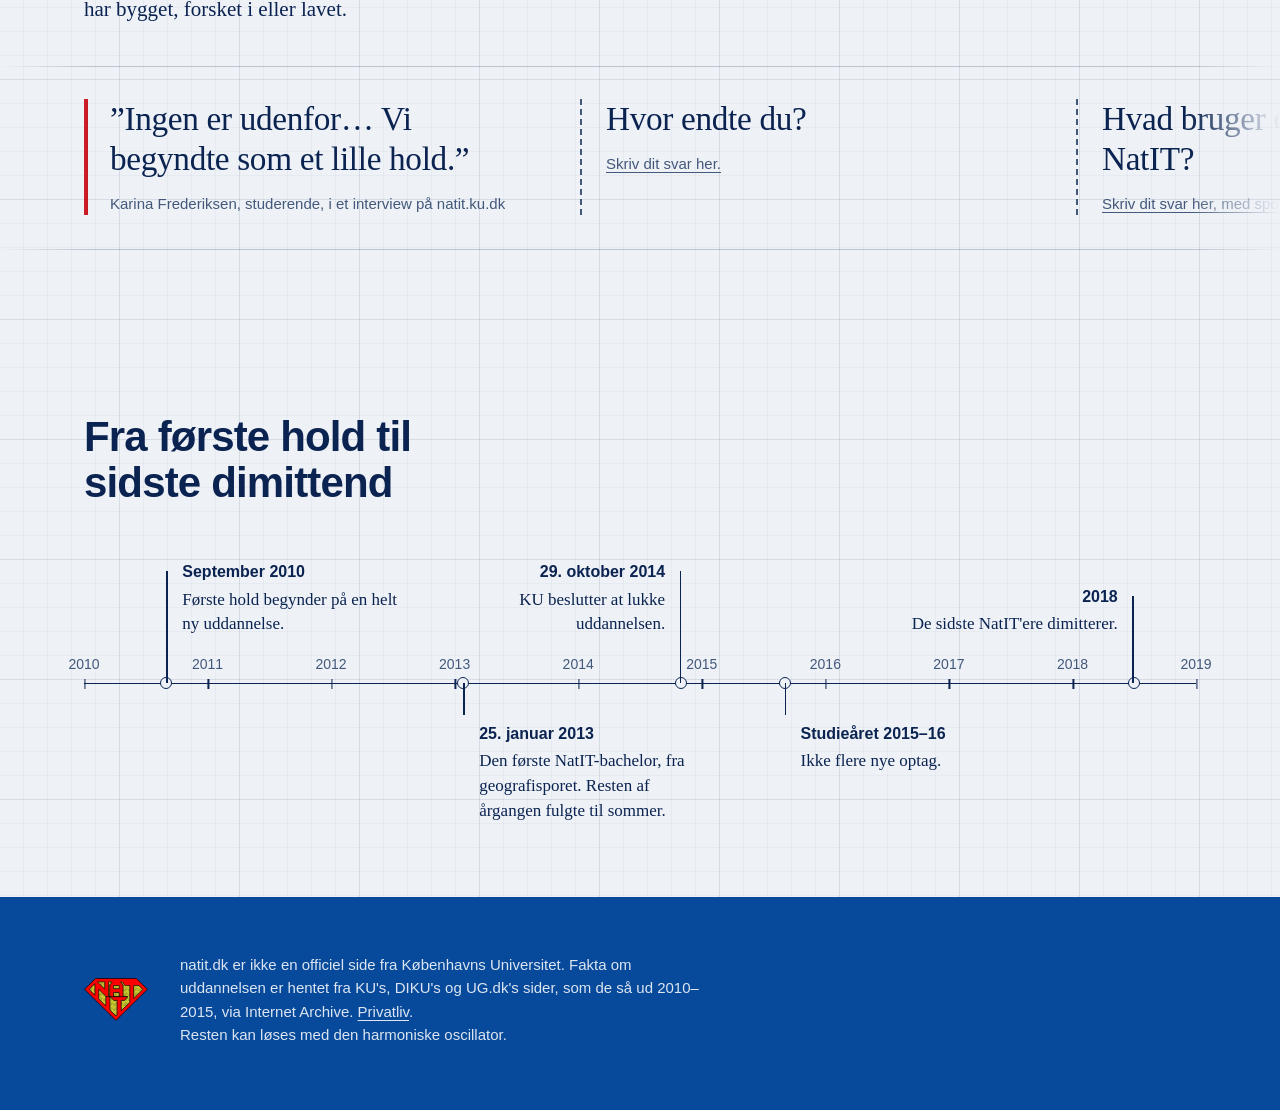
==== commit 59df363d: "feat: show open events from Teable on the front page - Events with "Tilmelding åben" and a future (o" ====
--- a/site/index.html
+++ b/site/index.html
@@ -262,14 +262,10 @@
         <p class="lead" data-jul="Julefrokost, gløgg på en bar, æbleskiver og pakkeleg. Eller bare øl og vand på streg, som i Lokalet på HCØ.">En fest, en bar, et foredrag, en tur. Eller bare øl og vand på streg, som i Lokalet på HCØ.</p>
         <p>En dato og et sted er nok. Vi sender invitationen ud til alle på listen.</p>
       </div>
-      <div class="empty">
+      <div class="empty" id="arrangementer">
         <span class="ax y" aria-hidden="true">arrangementer</span>
         <span class="ax x" aria-hidden="true">tid</span>
-        <h3 id="julefrokost">NatIT Julefrokost</h3>
-        <p><time datetime="2026-12-05T13:00">Lørdag 5. december kl. 13</time>. Sted kommer senere.</p>
         <p class="ok" id="tak-tilmelding">Tak! Du er tilmeldt. Vi skriver, når planen er klar.</p>
-        <button type="button" class="btn" popovertarget="jul">Tilmeld dig</button>
-        <hr>
         <p>Har du en idé til det næste?</p>
         <a class="btn" href="mailto:fest@natit.dk?subject=Jeg%20vil%20gerne%20arrangere%20noget%20for%20NatIT%27ere&amp;body=Hej%2C%0A%0AJeg%20vil%20gerne%20arrangere%20noget.%0A%0AHvad%3A%20%0AHvorn%C3%A5r%20og%20hvor%3A%20%0AMin%20%C3%A5rgang%20og%20mit%20spor%3A%20%0A">Jeg vil arrangere noget</a>
       </div>
@@ -322,12 +318,10 @@
   </div>
 </footer>
 
-<div id="jul" class="pop" popover role="dialog" aria-labelledby="jul-h">
+<div id="arrangement" class="pop" popover role="dialog" aria-labelledby="arrangement-h">
   <form class="legend stack" method="post" action="/api/signup">
-    <button type="button" class="luk" popovertarget="jul" popovertargetaction="hide" aria-label="Luk">×</button>
-    <h2 id="jul-h">NatIT Julefrokost</h2>
-    <p class="sub"><time datetime="2026-12-05T13:00">Lørdag 5. december kl. 13</time>. Sted kommer senere.</p>
-    <input type="hidden" name="event" value="recMnXWr0zAMUocMaW2">
+    <button type="button" class="luk" popovertarget="arrangement" popovertargetaction="hide" aria-label="Luk">×</button>
+    <div class="valg"></div>
     <div class="field">
       <label for="j-navn">Navn</label>
       <input id="j-navn" name="navn" type="text" required maxlength="200" autocomplete="name">
@@ -366,7 +360,7 @@
     <p class="next">Du kan tilmelde dig igen, hvis dit svar ændrer sig. Vi bruger dit nyeste svar. <a href="/privatliv">Privatliv</a></p>
   </form>
 </div>
-<script>if (location.hash === '#julefrokost') document.getElementById('jul').showPopover()</script>
+<script>if (location.hash === '#arrangementer') document.getElementById('arrangement')?.showPopover()</script>
 
 <div id="citat" class="pop" popover role="dialog" aria-labelledby="citat-h">
   <form class="legend stack" method="post" action="/api/quote">
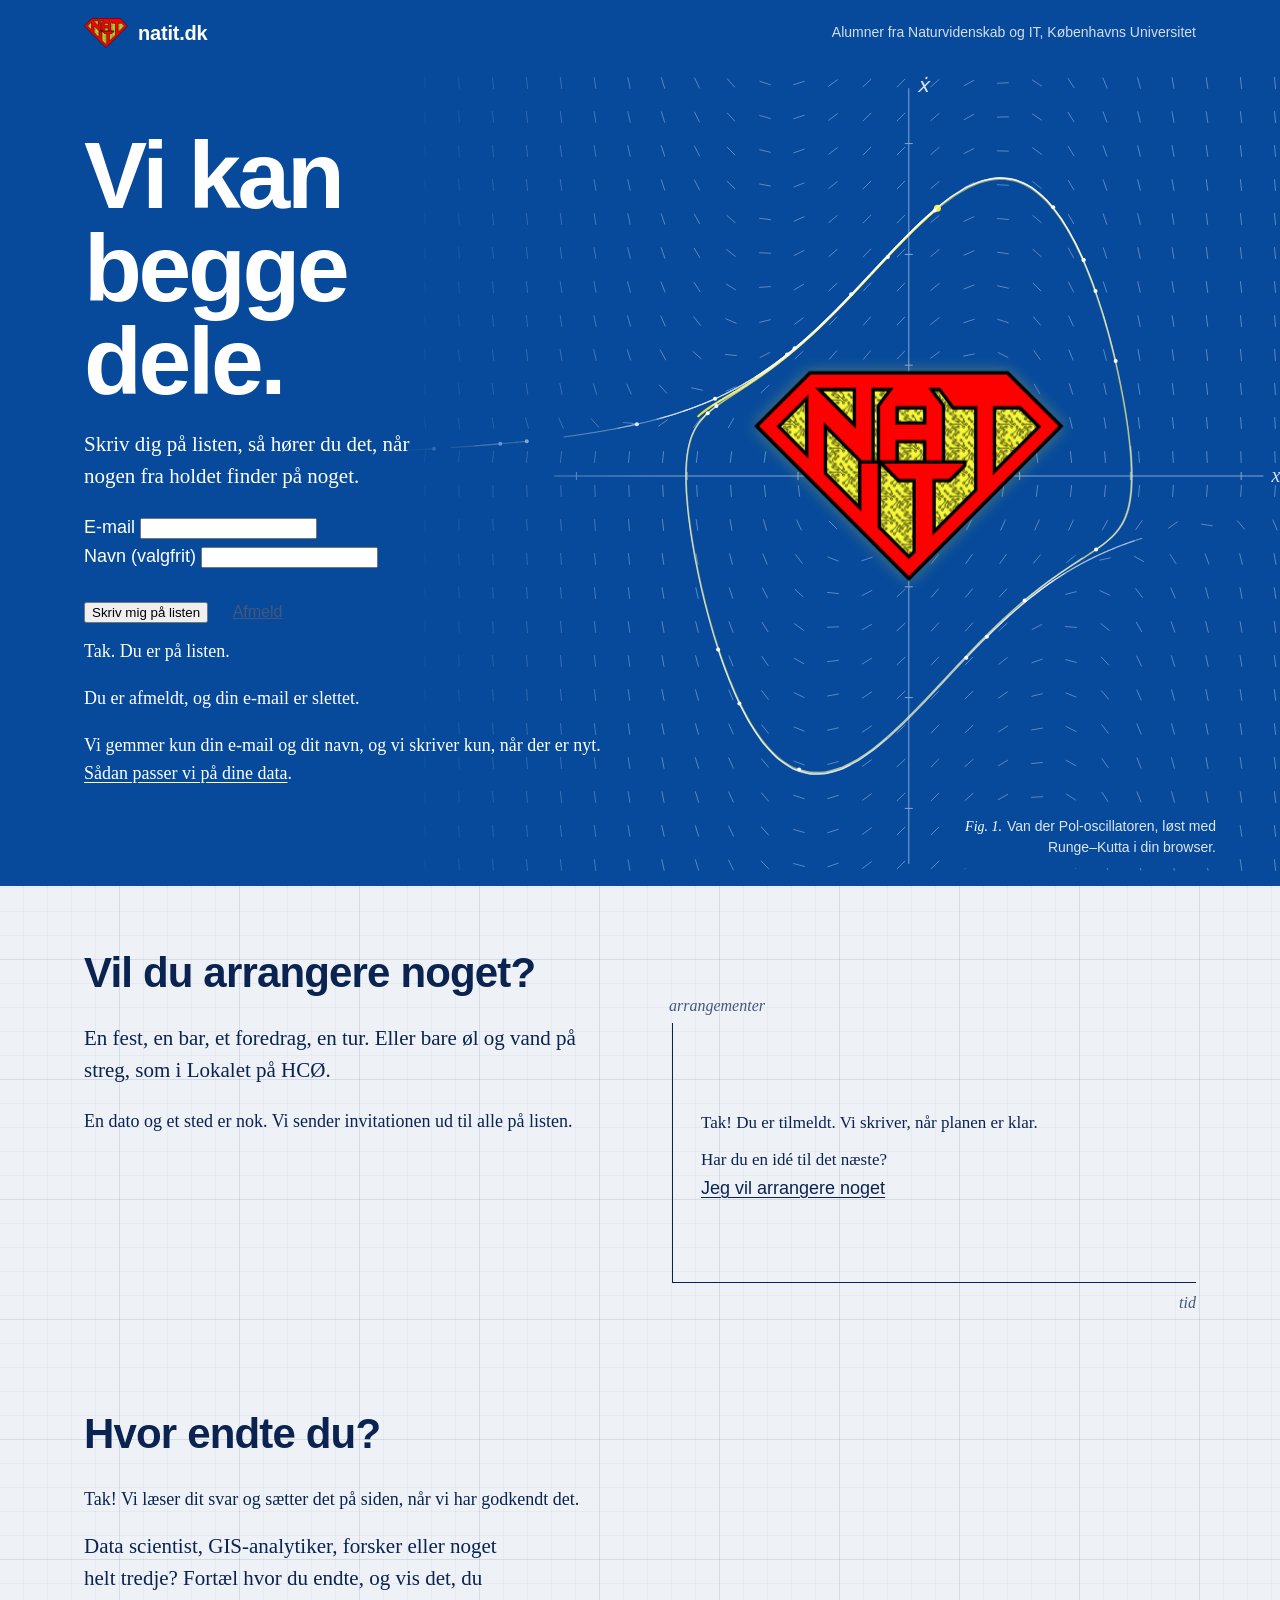
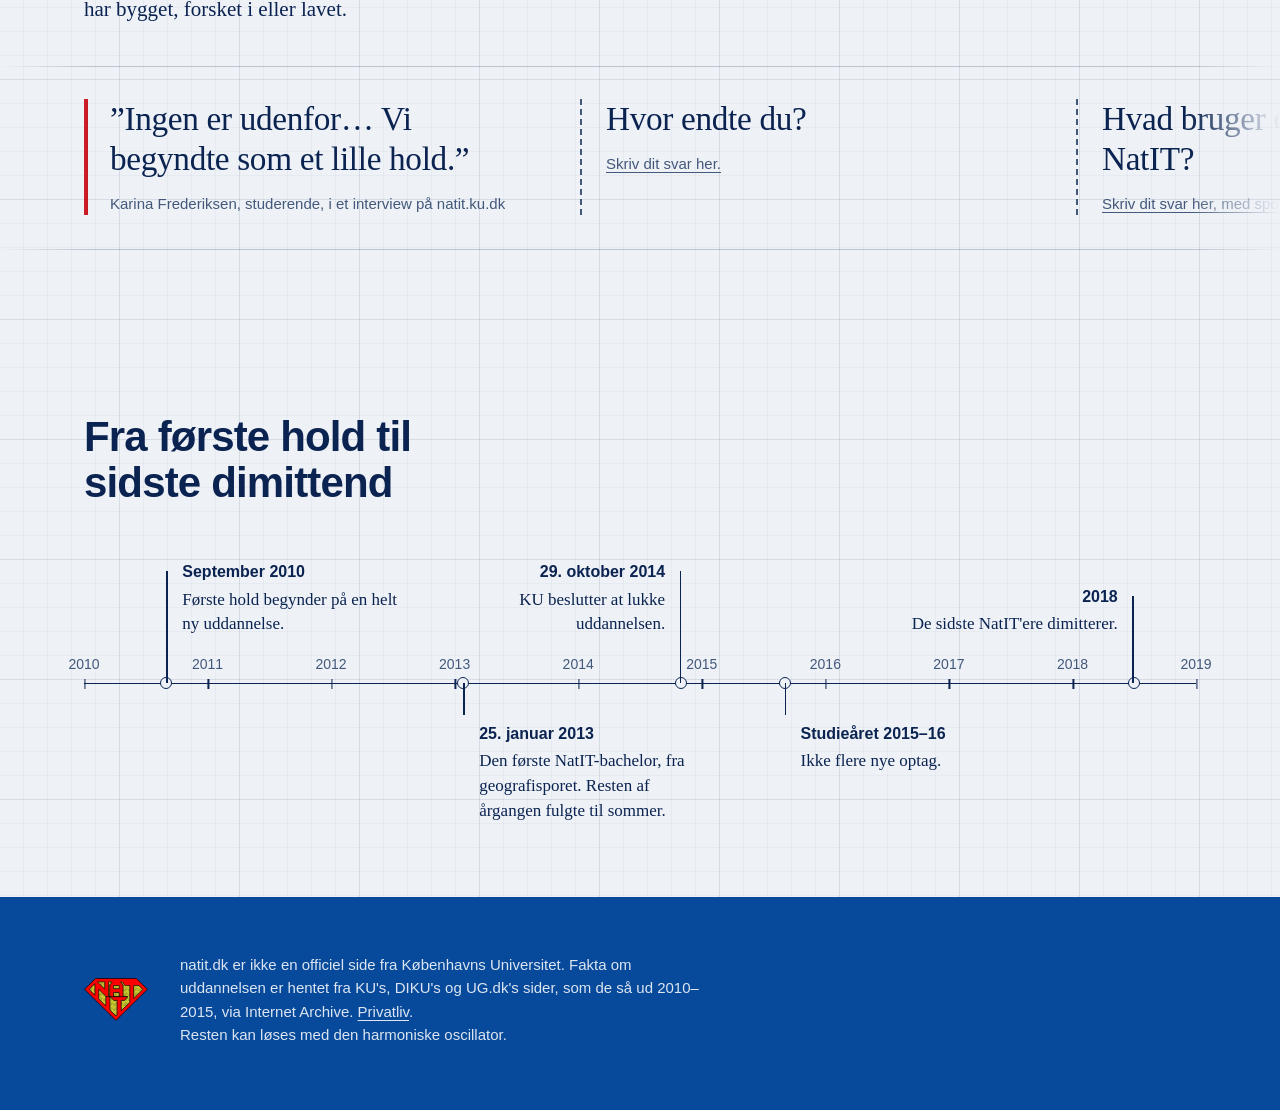
==== commit 60265764: "feat: let subscribers delete themselves from the mailing list Afmeld now deletes matching Mailliste " ====
--- a/site/index.html
+++ b/site/index.html
@@ -248,7 +248,7 @@
       <button type="submit">Skriv mig på listen</button>
       <button class="afmeld" formaction="/api/unsubscribe">Afmeld</button>
       <p class="ok" id="tilmeldt">Tak. Du er på listen.</p>
-      <p class="ok" id="afmeldt">Du er afmeldt. Vi sletter din e-mail, før vi skriver næste gang.</p>
+      <p class="ok" id="afmeldt">Du er afmeldt, og din e-mail er slettet.</p>
       <p class="next" aria-live="polite">Vi gemmer kun din e-mail og dit navn, og vi skriver kun, når der er nyt. <a href="/privatliv">Sådan passer vi på dine data</a>.</p>
     </form>
   </div>
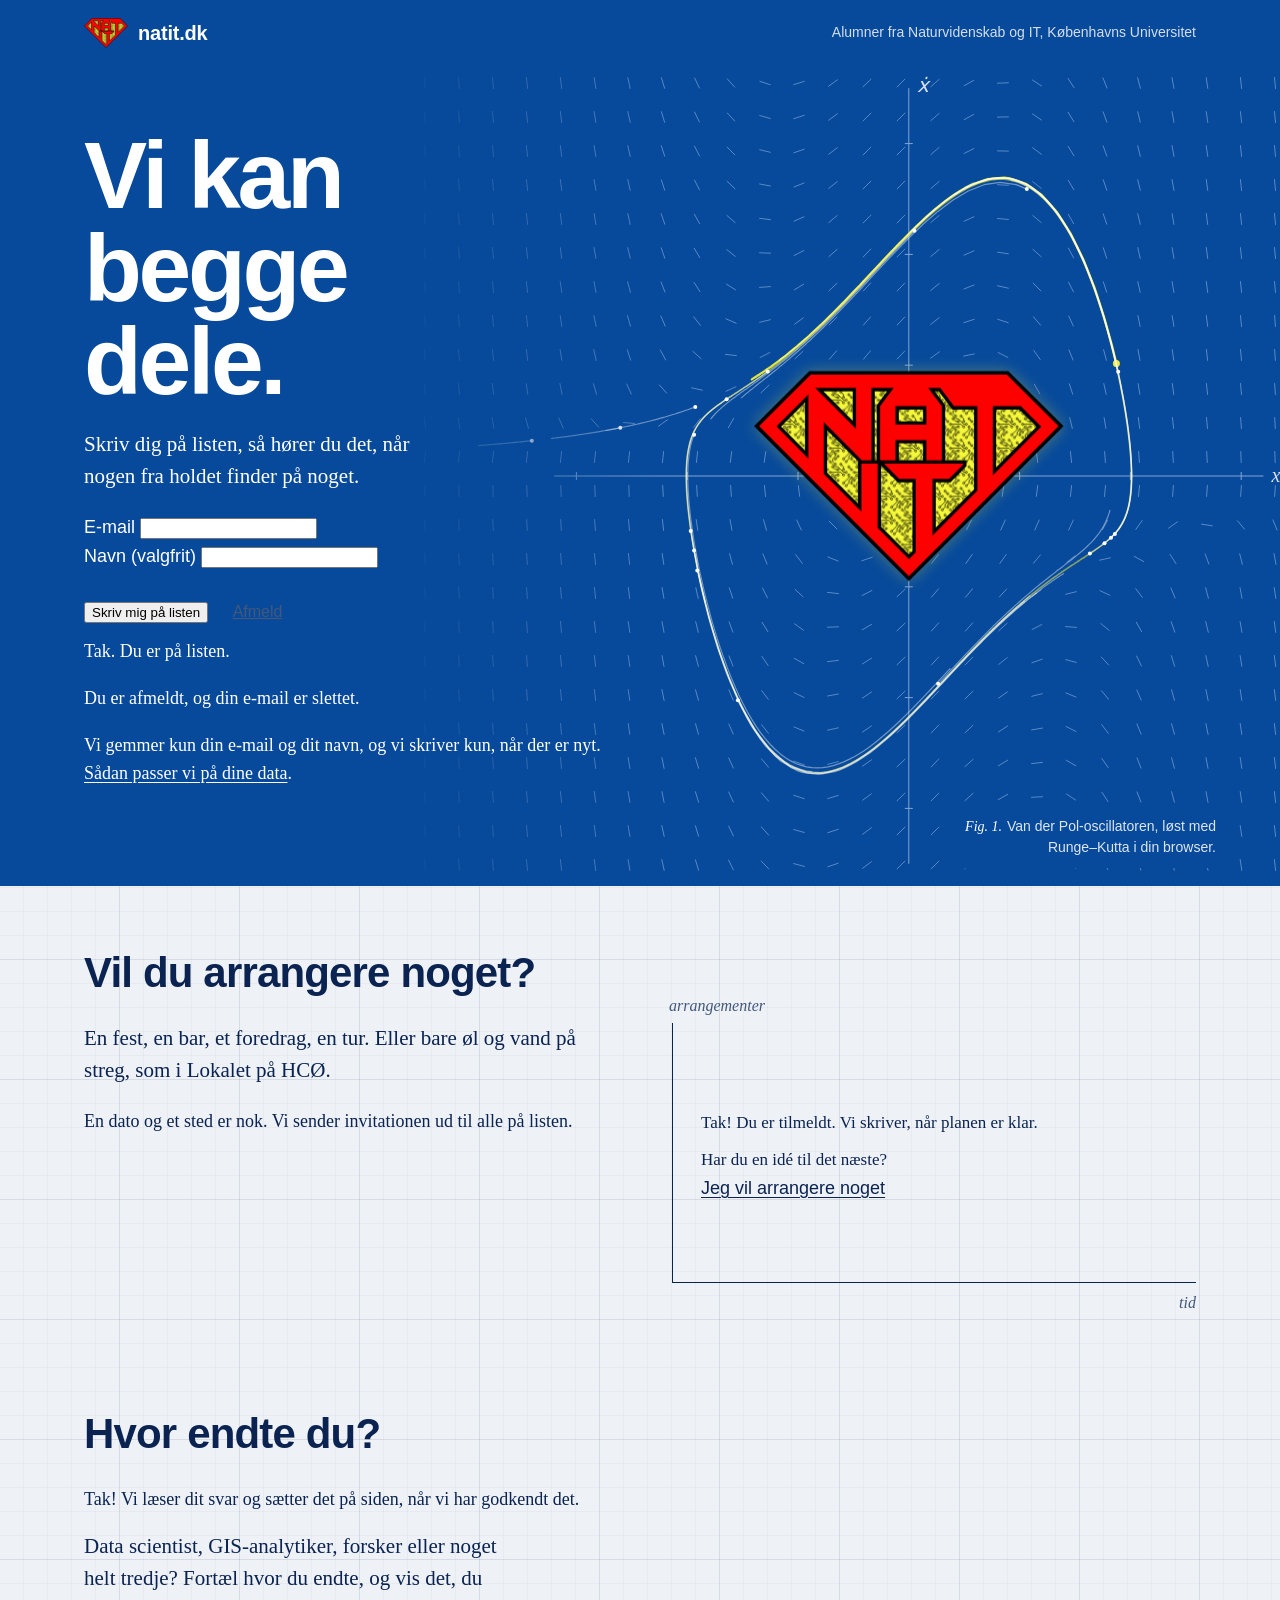
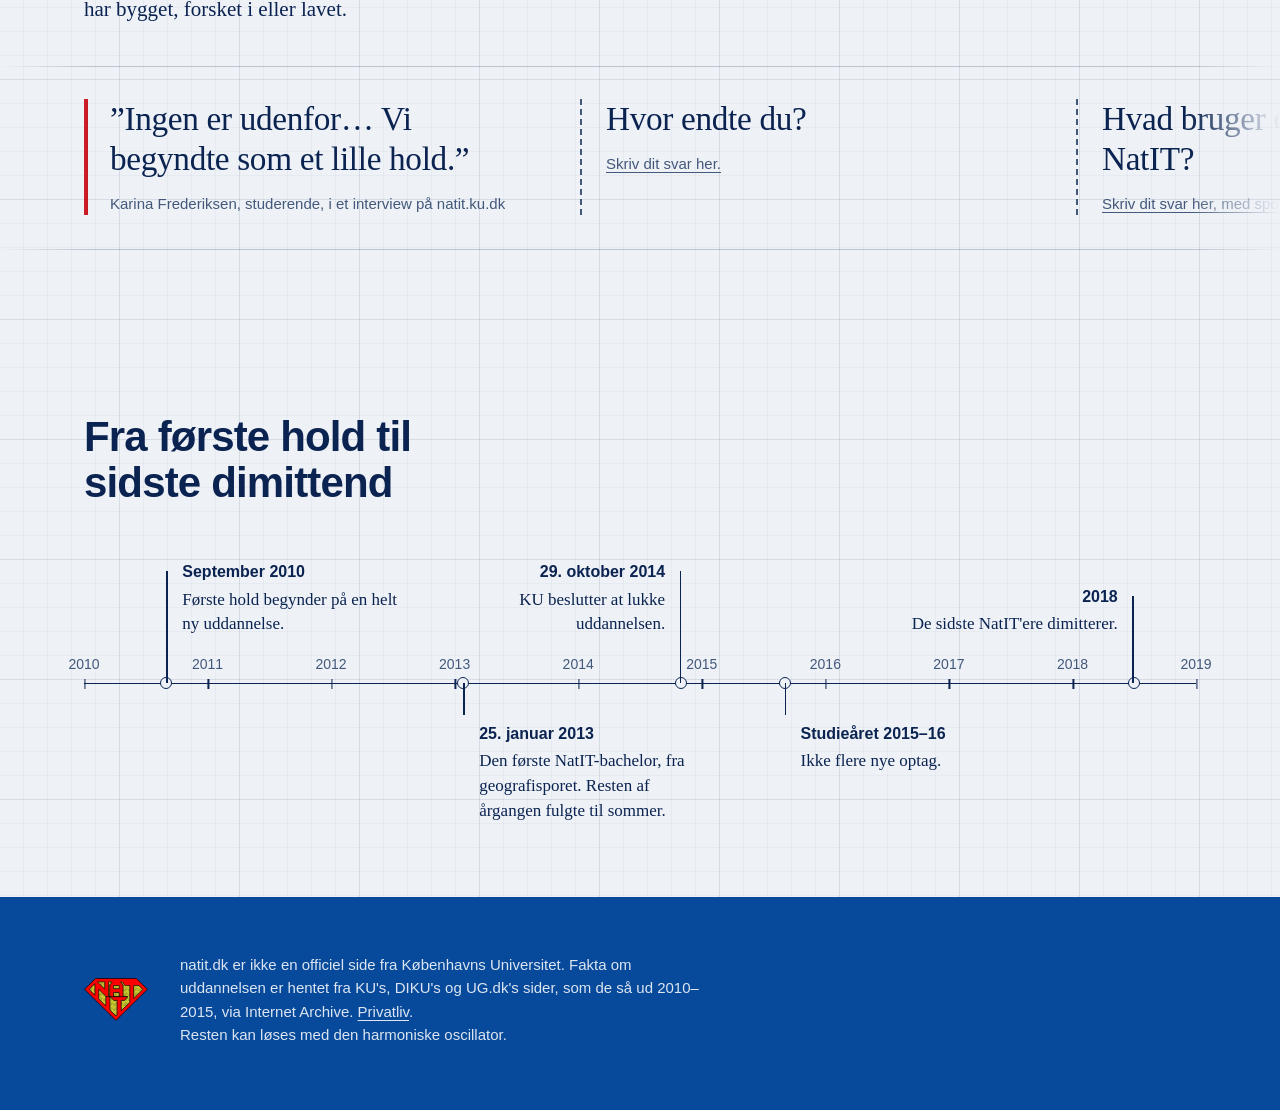
==== commit 77c8e302: "fix: block email addresses without a dot in the domain in the browser The server rejects them, so pe" ====
--- a/site/index.html
+++ b/site/index.html
@@ -238,7 +238,7 @@
       <div class="row">
         <div class="field">
           <label for="email">E-mail</label>
-          <input id="email" name="email" type="email" required autocomplete="email" inputmode="email" spellcheck="false">
+          <input id="email" name="email" type="email" pattern="[^@\s]+@[^@\s]+\.[^@\s]+" title="Fx navn@gmail.com" required autocomplete="email" inputmode="email" spellcheck="false">
         </div>
         <div class="field">
           <label for="name">Navn <span>(valgfrit)</span></label>
@@ -337,7 +337,7 @@
     <div class="field">
       <label for="j-email">E-mail <span>(valgfrit)</span></label>
       <p class="hint" id="j-email-hint">Så vi kan sende detaljer, når planen er klar.</p>
-      <input id="j-email" name="email" type="email" maxlength="254" autocomplete="email" inputmode="email" spellcheck="false" aria-describedby="j-email-hint">
+      <input id="j-email" name="email" type="email" pattern="[^@\s]+@[^@\s]+\.[^@\s]+" title="Fx navn@gmail.com" maxlength="254" autocomplete="email" inputmode="email" spellcheck="false" aria-describedby="j-email-hint">
     </div>
     <fieldset>
       <legend>Kost og allergier <span>(valgfrit)</span></legend>
@@ -397,7 +397,7 @@
     <div class="field">
       <label for="c-email">E-mail <span>(valgfrit)</span></label>
       <p class="hint" id="c-email-hint">Kun så vi kan kontakte dig. Vises aldrig.</p>
-      <input id="c-email" name="email" type="email" maxlength="254" autocomplete="email" inputmode="email" spellcheck="false" aria-describedby="c-email-hint">
+      <input id="c-email" name="email" type="email" pattern="[^@\s]+@[^@\s]+\.[^@\s]+" title="Fx navn@gmail.com" maxlength="254" autocomplete="email" inputmode="email" spellcheck="false" aria-describedby="c-email-hint">
     </div>
     <label class="consent"><input type="checkbox" name="samtykke" value="ja" required><span>Jeg giver lov til, at natit.dk viser mit navn, spor, årgang, svar og link offentligt. Min e-mail vises ikke. <a href="/privatliv">Privatliv</a></span></label>
     <button type="submit">Send</button>
